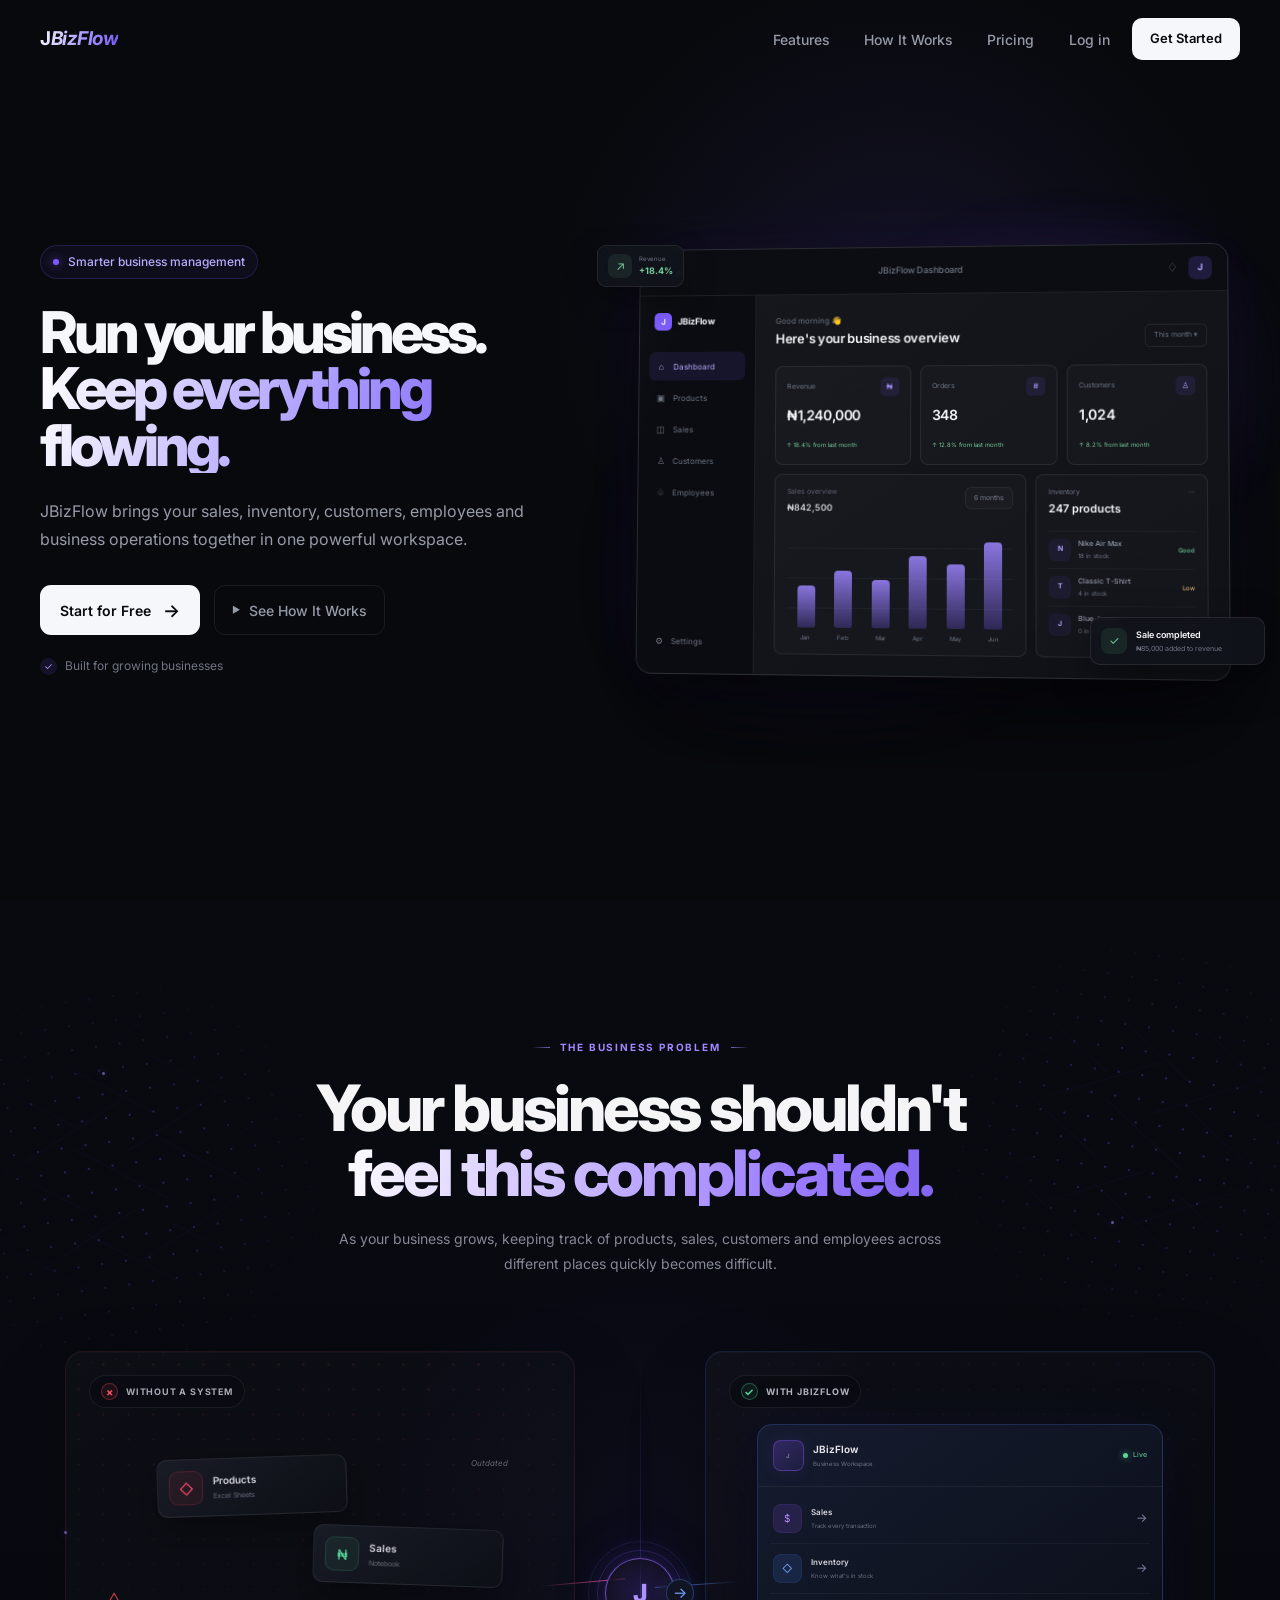
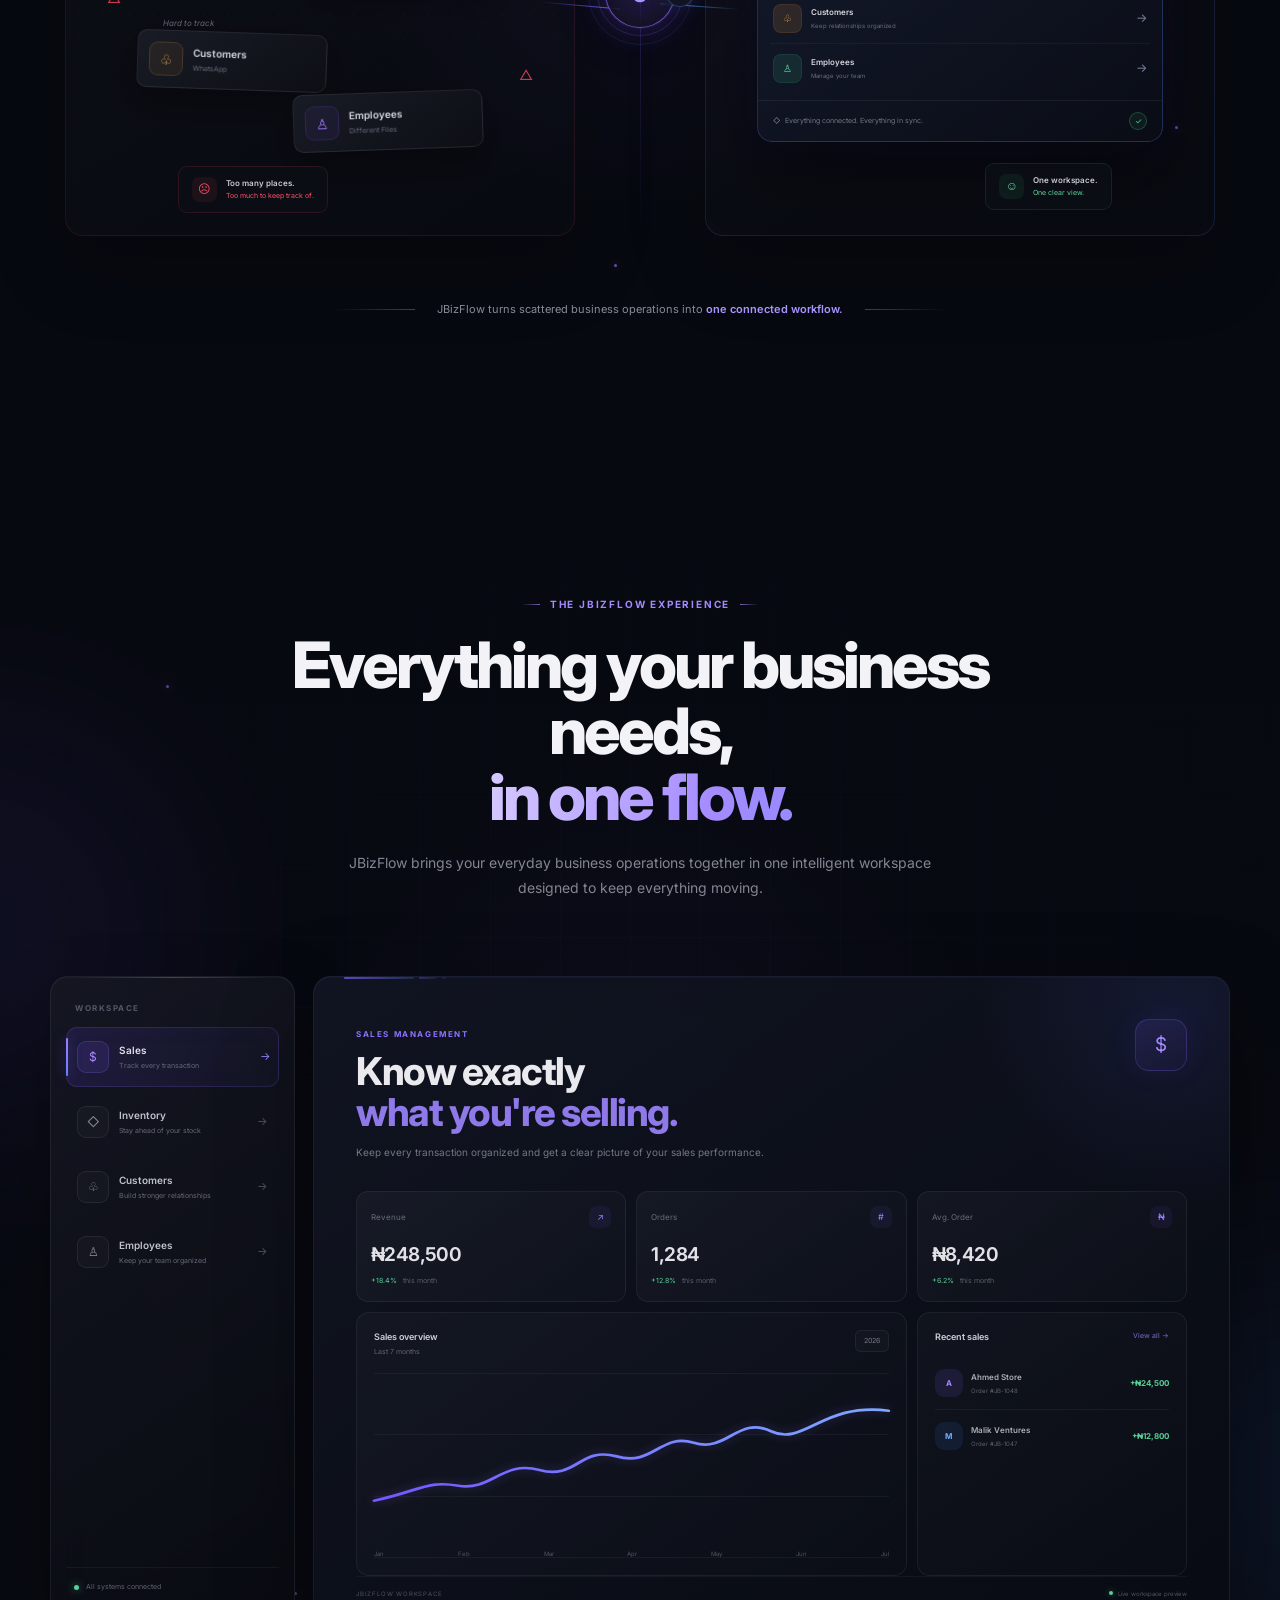
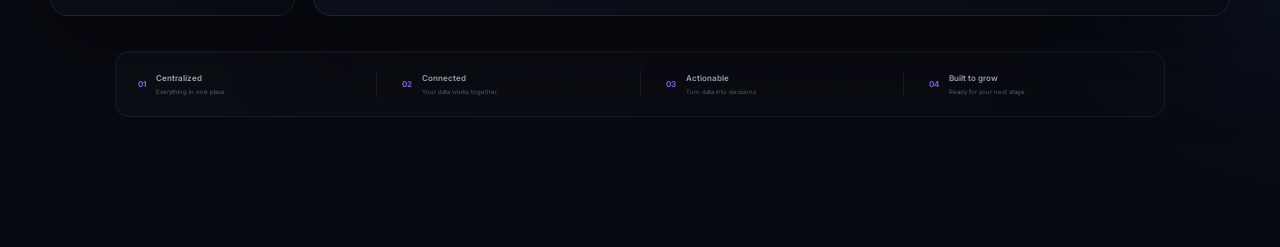
==== frontend/index.html @ bdd4504d "First Commit consist of header, hero section, problem and solution section." ====
<!doctype html>
<html lang="en">
  <head>
    <meta charset="UTF-8" />

    <!-- Makes the website responsive on phones and tablets -->
    <meta name="viewport" content="width=device-width, initial-scale=1.0" />

    <meta
      name="description"
      content="JBizFlow helps businesses manage sales, inventory, customers, employees and business operations in one place." />

    <title>JBizFlow — Run Your Business. Keep Everything Flowing.</title>
    <!-- Google Fonts: We will use Inter for the clean SaaS interface -->
    <link rel="preconnect" href="https://fonts.googleapis.com" />
    <link rel="preconnect" href="https://fonts.gstatic.com" crossorigin />
    <link
      href="https://fonts.googleapis.com/css2?family=Inter:wght@400;500;600;700;800&display=swap"
      rel="stylesheet" />

    <!-- Main stylesheet -->
    <link rel="stylesheet" href="css/style.css" />
    <link rel="stylesheet" href="css/responsive.css" />
  </head>
  <body>
    <!-- =========================================
         NAVIGATION BAR
         ========================================= -->
    <header class="site-header">
      <nav class="navbar container">
        <!-- JBizFlow Logo -->
        <a href="#" class="brand" aria-label="JBizFlow Home">
          <!-- Temporary text logo.
                     We can replace this with our final logo later. -->
          <!-- <span class="brand-mark">J</span> -->
          <span class="brand-name">J<em>BizFlow</em></span>
        </a>

        <!-- Desktop Navigation Links -->
        <div class="nav-links">
          <a href="#features" class="nav-link">Features</a>

          <a href="#how-it-works" class="nav-link">How It Works</a>

          <a href="#pricing" class="nav-link">Pricing</a>
        </div>

        <!-- Desktop Navigation Actions -->
        <div class="nav-actions">
          <a href="#" class="login-link">Log in</a>

          <a href="#" class="nav-cta"> Get Started </a>
        </div>

        <!-- Mobile Menu Button -->
        <button
          class="mobile-menu-btn"
          type="button"
          aria-label="Open navigation menu"
          aria-expanded="false">
          <span></span>
          <span></span>
          <span></span>
        </button>
      </nav>

      <!-- Mobile Navigation -->
      <div class="mobile-nav">
        <a href="#features" class="mobile-nav-link"> Features </a>

        <a href="#how-it-works" class="mobile-nav-link"> How It Works </a>

        <a href="#pricing" class="mobile-nav-link"> Pricing </a>

        <a href="#" class="mobile-nav-link"> Log in </a>

        <a href="#" class="mobile-nav-cta"> Get Started </a>
      </div>
    </header>

    <!--
        The rest of the landing page will be added here.

        IMPORTANT:
        We are intentionally leaving the main content empty for now.
        We will build the Hero section only after the navbar is
        completely finished and tested.
    -->

    <main>
      <!-- =========================================
         HERO SECTION
         ========================================= -->
      <section class="hero" id="hero">
        <div class="container hero-container">
          <!-- =====================================
                 HERO TEXT CONTENT
                 ===================================== -->
          <div class="hero-content">
            <!-- Small introductory badge -->
            <div class="hero-badge">
              <span class="badge-dot"></span>

              <span> Smarter business management </span>
            </div>

            <!-- Main headline -->
            <h1 class="hero-title">
              Run your business.
              <span>Keep everything flowing.</span>
            </h1>

            <!-- Hero description -->
            <p class="hero-description">
              JBizFlow brings your sales, inventory, customers, employees and
              business operations together in one powerful workspace.
            </p>

            <!-- Hero action buttons -->
            <div class="hero-actions">
              <a href="#" class="hero-primary-btn">
                Start for Free

                <span class="btn-arrow">→</span>
              </a>

              <a href="#how-it-works" class="hero-secondary-btn">
                <span class="play-icon">▶</span>

                See How It Works
              </a>
            </div>

            <!-- Small trust message -->
            <div class="hero-trust">
              <span class="trust-check">✓</span>

              <span> Built for growing businesses </span>
            </div>
          </div>

          <!-- =====================================
                 HERO DASHBOARD PREVIEW
                 ===================================== -->
          <div class="hero-visual">
            <!-- Decorative glow behind dashboard -->
            <div class="dashboard-glow"></div>

            <!-- Dashboard mockup -->
            <div class="dashboard-preview">
              <!-- ==============================
                         DASHBOARD TOP BAR
                         ============================== -->
              <div class="dashboard-topbar">
                <div class="dashboard-window-dots">
                  <span></span>
                  <span></span>
                  <span></span>
                </div>

                <div class="dashboard-top-title">JBizFlow Dashboard</div>

                <div class="dashboard-profile">
                  <span class="notification-icon"> ♢ </span>

                  <span class="profile-avatar"> J </span>
                </div>
              </div>

              <!-- ==============================
                         DASHBOARD BODY
                         ============================== -->
              <div class="dashboard-body">
                <!-- Dashboard sidebar -->
                <aside class="dashboard-sidebar">
                  <div class="mini-brand">
                    <span class="mini-brand-mark"> J </span>

                    <span> JBizFlow </span>
                  </div>

                  <div class="sidebar-menu">
                    <div class="sidebar-item active">
                      <span>⌂</span>
                      Dashboard
                    </div>

                    <div class="sidebar-item">
                      <span>▣</span>
                      Products
                    </div>

                    <div class="sidebar-item">
                      <span>◫</span>
                      Sales
                    </div>

                    <div class="sidebar-item">
                      <span>♙</span>
                      Customers
                    </div>

                    <div class="sidebar-item">
                      <span>♧</span>
                      Employees
                    </div>
                  </div>

                  <div class="sidebar-bottom">
                    <div class="sidebar-item">
                      <span>⚙</span>
                      Settings
                    </div>
                  </div>
                </aside>

                <!-- Main dashboard area -->
                <div class="dashboard-main">
                  <!-- Dashboard heading -->
                  <div class="dashboard-heading">
                    <div>
                      <p class="dashboard-greeting">Good morning 👋</p>

                      <h3>Here's your business overview</h3>
                    </div>

                    <div class="dashboard-date">This month ▾</div>
                  </div>

                  <!-- ==========================
                                 STAT CARDS
                                 ========================== -->
                  <div class="stat-grid">
                    <!-- Revenue -->
                    <div class="stat-card">
                      <div class="stat-card-top">
                        <span> Revenue </span>

                        <span class="stat-icon"> ₦ </span>
                      </div>

                      <strong> ₦1,240,000 </strong>

                      <small class="positive"> ↑ 18.4% from last month </small>
                    </div>

                    <!-- Orders -->
                    <div class="stat-card">
                      <div class="stat-card-top">
                        <span> Orders </span>

                        <span class="stat-icon"> # </span>
                      </div>

                      <strong> 348 </strong>

                      <small class="positive"> ↑ 12.8% from last month </small>
                    </div>

                    <!-- Customers -->
                    <div class="stat-card">
                      <div class="stat-card-top">
                        <span> Customers </span>

                        <span class="stat-icon"> ♙ </span>
                      </div>

                      <strong> 1,024 </strong>

                      <small class="positive"> ↑ 8.2% from last month </small>
                    </div>
                  </div>

                  <!-- ==========================
                                 CHART + INVENTORY
                                 ========================== -->
                  <div class="dashboard-middle">
                    <!-- Sales chart -->
                    <div class="chart-card">
                      <div class="chart-header">
                        <div>
                          <span> Sales overview </span>

                          <strong> ₦842,500 </strong>
                        </div>

                        <span class="chart-period"> 6 months </span>
                      </div>

                      <!-- CSS-built chart -->
                      <div class="chart">
                        <div class="chart-grid-line line-one"></div>
                        <div class="chart-grid-line line-two"></div>
                        <div class="chart-grid-line line-three"></div>

                        <div class="chart-bars">
                          <span style="height: 42%"></span>
                          <span style="height: 57%"></span>
                          <span style="height: 48%"></span>
                          <span style="height: 72%"></span>
                          <span style="height: 64%"></span>
                          <span style="height: 86%"></span>
                        </div>
                      </div>

                      <div class="chart-labels">
                        <span>Jan</span>
                        <span>Feb</span>
                        <span>Mar</span>
                        <span>Apr</span>
                        <span>May</span>
                        <span>Jun</span>
                      </div>
                    </div>

                    <!-- Inventory card -->
                    <div class="inventory-card">
                      <div class="inventory-header">
                        <div>
                          <span> Inventory </span>

                          <strong> 247 products </strong>
                        </div>

                        <span class="inventory-more"> ··· </span>
                      </div>

                      <div class="inventory-item">
                        <div class="product-symbol">N</div>

                        <div class="product-info">
                          <strong> Nike Air Max </strong>

                          <span> 18 in stock </span>
                        </div>

                        <span class="stock-good"> Good </span>
                      </div>

                      <div class="inventory-item">
                        <div class="product-symbol">T</div>

                        <div class="product-info">
                          <strong> Classic T-Shirt </strong>

                          <span> 4 in stock </span>
                        </div>

                        <span class="stock-warning"> Low </span>
                      </div>

                      <div class="inventory-item">
                        <div class="product-symbol">J</div>

                        <div class="product-info">
                          <strong> Blue Jeans </strong>

                          <span> 0 in stock </span>
                        </div>

                        <span class="stock-danger"> Out </span>
                      </div>
                    </div>
                  </div>
                </div>
              </div>
            </div>

            <!-- Floating notification -->
            <div class="floating-notification">
              <div class="floating-check">✓</div>

              <div>
                <strong> Sale completed </strong>

                <span> ₦85,000 added to revenue </span>
              </div>
            </div>

            <!-- Floating revenue indicator -->
            <div class="floating-revenue">
              <span class="revenue-arrow"> ↗ </span>

              <div>
                <small> Revenue </small>

                <strong> +18.4% </strong>
              </div>
            </div>
          </div>
        </div>
      </section>

      <!-- =========================================
     PROBLEM / WHY JBIZFLOW SECTION
     ========================================= -->
      <!-- =========================================
     PROBLEM / WHY JBIZFLOW SECTION
     ========================================= -->
      <section class="problem-section" id="why-jbizflow">
        <!-- Decorative network background -->
        <div class="network network-left"></div>
        <div class="network network-right"></div>

        <!-- Small decorative stars -->
        <div class="bg-particle particle-1"></div>
        <div class="bg-particle particle-2"></div>
        <div class="bg-particle particle-3"></div>
        <div class="bg-particle particle-4"></div>
        <div class="bg-particle particle-5"></div>

        <div class="container problem-container">
          <!-- =====================================
             SECTION HEADING
             ===================================== -->
          <div class="section-heading problem-heading">
            <div class="section-eyebrow">
              <span class="eyebrow-line"></span>

              THE BUSINESS PROBLEM

              <span class="eyebrow-line"></span>
            </div>

            <h2>
              Your business shouldn't
              <span>feel this complicated.</span>
            </h2>

            <p>
              As your business grows, keeping track of products, sales,
              customers and employees across different places quickly becomes
              difficult.
            </p>
          </div>

          <!-- =====================================
             TRANSFORMATION AREA
             ===================================== -->
          <div class="problem-visual">
            <!-- =================================
                 LEFT: WITHOUT A SYSTEM
                 ================================= -->
            <div class="chaos-panel">
              <!-- Panel label -->
              <div class="panel-label panel-label-danger">
                <span class="panel-status-icon"> × </span>

                WITHOUT A SYSTEM
              </div>

              <!-- Decorative inner network -->
              <div class="panel-network"></div>

              <!-- Products -->
              <div class="chaos-card chaos-product">
                <div class="chaos-icon">
                  <span>◇</span>
                </div>

                <div class="chaos-card-content">
                  <strong>Products</strong>

                  <span>Excel Sheets</span>
                </div>
              </div>

              <!-- Sales -->
              <div class="chaos-card chaos-sales">
                <div class="chaos-icon sales-icon">
                  <span>₦</span>
                </div>

                <div class="chaos-card-content">
                  <strong>Sales</strong>

                  <span>Notebook</span>
                </div>
              </div>

              <!-- Customers -->
              <div class="chaos-card chaos-customers">
                <div class="chaos-icon customer-icon">
                  <span>♧</span>
                </div>

                <div class="chaos-card-content">
                  <strong>Customers</strong>

                  <span>WhatsApp</span>
                </div>
              </div>

              <!-- Employees -->
              <div class="chaos-card chaos-employees">
                <div class="chaos-icon employee-icon">
                  <span>♙</span>
                </div>

                <div class="chaos-card-content">
                  <strong>Employees</strong>

                  <span>Different Files</span>
                </div>
              </div>

              <!-- Warning symbols -->
              <span class="warning warning-one">△</span>
              <span class="warning warning-two">△</span>

              <!-- Problem notes -->
              <span class="chaos-note note-one"> Outdated </span>

              <span class="chaos-note note-two"> Hard to track </span>

              <!-- Bottom problem message -->
              <div class="chaos-message">
                <span class="message-icon"> ☹ </span>

                <div>
                  <strong>Too many places.</strong>

                  <span> Too much to keep track of. </span>
                </div>
              </div>
            </div>

            <!-- =================================
                 CENTER TRANSFORMATION
                 ================================= -->
            <div class="transformation">
              <!-- Horizontal data trails -->
              <div class="data-trail trail-left-one"></div>
              <div class="data-trail trail-left-two"></div>

              <div class="data-trail trail-right-one"></div>
              <div class="data-trail trail-right-two"></div>

              <!-- Center vertical line -->
              <div class="center-axis"></div>

              <!-- Main J orb -->
              <div class="flow-orb">
                <div class="orb-ring orb-ring-one"></div>
                <div class="orb-ring orb-ring-two"></div>

                <span>J</span>
              </div>

              <!-- Arrow -->
              <div class="flow-arrow">→</div>
            </div>

            <!-- =================================
                 RIGHT: WITH JBIZFLOW
                 ================================= -->
            <div class="solution-panel">
              <!-- Panel label -->
              <div class="panel-label panel-label-success">
                <span class="panel-status-icon"> ✓ </span>

                WITH JBIZFLOW
              </div>

              <!-- Decorative network -->
              <div class="solution-network"></div>

              <!-- Main solution card -->
              <div class="solution-card">
                <!-- Card header -->
                <div class="solution-header">
                  <div class="solution-brand">
                    <span class="solution-logo"> J </span>

                    <div>
                      <strong>JBizFlow</strong>

                      <span> Business Workspace </span>
                    </div>
                  </div>

                  <span class="solution-live">
                    <span></span>

                    Live
                  </span>
                </div>

                <!-- Modules -->
                <div class="solution-modules">
                  <!-- Sales -->
                  <div class="solution-module">
                    <span class="module-icon module-purple"> $ </span>

                    <div class="module-content">
                      <strong>Sales</strong>

                      <span> Track every transaction </span>
                    </div>

                    <span class="module-arrow"> → </span>
                  </div>

                  <!-- Inventory -->
                  <div class="solution-module">
                    <span class="module-icon module-blue"> ◇ </span>

                    <div class="module-content">
                      <strong>Inventory</strong>

                      <span> Know what's in stock </span>
                    </div>

                    <span class="module-arrow"> → </span>
                  </div>

                  <!-- Customers -->
                  <div class="solution-module">
                    <span class="module-icon module-orange"> ♧ </span>

                    <div class="module-content">
                      <strong>Customers</strong>

                      <span> Keep relationships organized </span>
                    </div>

                    <span class="module-arrow"> → </span>
                  </div>

                  <!-- Employees -->
                  <div class="solution-module">
                    <span class="module-icon module-green"> ♙ </span>

                    <div class="module-content">
                      <strong>Employees</strong>

                      <span> Manage your team </span>
                    </div>

                    <span class="module-arrow"> → </span>
                  </div>
                </div>

                <!-- Card footer -->
                <div class="solution-footer">
                  <div>
                    <span class="footer-symbol"> ◇ </span>

                    Everything connected. Everything in sync.
                  </div>

                  <span class="footer-success"> ✓ </span>
                </div>
              </div>

              <!-- Bottom message -->
              <div class="solution-message">
                <span class="message-icon"> ☺ </span>

                <div>
                  <strong>One workspace.</strong>

                  <span> One clear view. </span>
                </div>
              </div>
            </div>
          </div>

          <!-- =====================================
             BOTTOM STATEMENT
             ===================================== -->
          <div class="problem-bottom">
            <span class="bottom-decoration"></span>

            <p>
              JBizFlow turns scattered business operations into
              <strong>one connected workflow.</strong>
            </p>

            <span class="bottom-decoration"></span>
          </div>
        </div>
      </section>

      <!-- =========================================
     JBIZFLOW EXPERIENCE / FEATURES SECTION
     ========================================= -->
      <section class="experience-section" id="features">
        <!-- =====================================
         BACKGROUND DECORATION
         ===================================== -->

        <div class="experience-grid"></div>

        <div class="experience-orb experience-orb-one"></div>
        <div class="experience-orb experience-orb-two"></div>

        <div class="experience-particle exp-particle-one"></div>
        <div class="experience-particle exp-particle-two"></div>
        <div class="experience-particle exp-particle-three"></div>

        <div class="container experience-container">
          <!-- =====================================
             SECTION INTRO
             ===================================== -->

          <div class="section-heading experience-heading">
            <div class="section-eyebrow">
              <span class="eyebrow-line"></span>

              THE JBIZFLOW EXPERIENCE

              <span class="eyebrow-line"></span>
            </div>

            <h2>
              Everything your business needs,
              <span>in one flow.</span>
            </h2>

            <p>
              JBizFlow brings your everyday business operations together in one
              intelligent workspace designed to keep everything moving.
            </p>
          </div>

          <!-- =====================================
             FEATURE EXPERIENCE
             ===================================== -->

          <div class="experience-showcase">
            <!-- =================================
                 LEFT FEATURE NAVIGATION
                 ================================= -->

            <div class="feature-navigation">
              <div class="feature-nav-label">WORKSPACE</div>

              <!-- Active feature -->

              <button
                class="feature-nav-item active"
                data-feature="sales"
                type="button">
                <span class="feature-nav-icon"> $ </span>

                <span class="feature-nav-text">
                  <strong>Sales</strong>

                  <small> Track every transaction </small>
                </span>

                <span class="feature-nav-arrow"> → </span>
              </button>

              <!-- Inventory -->

              <button
                class="feature-nav-item"
                data-feature="inventory"
                type="button">
                <span class="feature-nav-icon"> ◇ </span>

                <span class="feature-nav-text">
                  <strong>Inventory</strong>

                  <small> Stay ahead of your stock </small>
                </span>

                <span class="feature-nav-arrow"> → </span>
              </button>

              <!-- Customers -->

              <button
                class="feature-nav-item"
                data-feature="customers"
                type="button">
                <span class="feature-nav-icon"> ♧ </span>

                <span class="feature-nav-text">
                  <strong>Customers</strong>

                  <small> Build stronger relationships </small>
                </span>

                <span class="feature-nav-arrow"> → </span>
              </button>

              <!-- Employees -->

              <button
                class="feature-nav-item"
                data-feature="employees"
                type="button">
                <span class="feature-nav-icon"> ♙ </span>

                <span class="feature-nav-text">
                  <strong>Employees</strong>

                  <small> Keep your team organized </small>
                </span>

                <span class="feature-nav-arrow"> → </span>
              </button>

              <!-- Navigation footer -->

              <div class="feature-nav-footer">
                <span class="feature-nav-status"></span>

                <span> All systems connected </span>
              </div>
            </div>

            <!-- =================================
                 MAIN FEATURE DISPLAY
                 ================================= -->

            <div class="feature-display">
              <!-- Decorative top line -->

              <div class="display-top-line">
                <span></span>

                <span></span>

                <span></span>
              </div>

              <!-- =================================
                     SALES DISPLAY
                     ================================= -->

              <div class="feature-content active" id="feature-sales">
                <!-- Feature header -->

                <div class="feature-display-header">
                  <div>
                    <span class="feature-overline"> SALES MANAGEMENT </span>

                    <h3>
                      Know exactly
                      <span>what you're selling.</span>
                    </h3>

                    <p>
                      Keep every transaction organized and get a clear picture
                      of your sales performance.
                    </p>
                  </div>

                  <div class="feature-header-icon">$</div>
                </div>

                <!-- =================================
                         SALES DASHBOARD
                         ================================= -->

                <div class="mini-dashboard">
                  <!-- Revenue -->

                  <div class="metric-card">
                    <div class="metric-card-top">
                      <span> Revenue </span>

                      <span class="metric-icon"> ↗ </span>
                    </div>

                    <strong> ₦248,500 </strong>

                    <div class="metric-growth">
                      <span> +18.4% </span>

                      this month
                    </div>
                  </div>

                  <!-- Orders -->

                  <div class="metric-card">
                    <div class="metric-card-top">
                      <span> Orders </span>

                      <span class="metric-icon"> # </span>
                    </div>

                    <strong> 1,284 </strong>

                    <div class="metric-growth">
                      <span> +12.8% </span>

                      this month
                    </div>
                  </div>

                  <!-- Average -->

                  <div class="metric-card">
                    <div class="metric-card-top">
                      <span> Avg. Order </span>

                      <span class="metric-icon"> ₦ </span>
                    </div>

                    <strong> ₦8,420 </strong>

                    <div class="metric-growth">
                      <span> +6.2% </span>

                      this month
                    </div>
                  </div>

                  <!-- Sales chart -->

                  <div class="sales-chart-card">
                    <div class="chart-header">
                      <div>
                        <strong> Sales overview </strong>

                        <span> Last 7 months </span>
                      </div>

                      <span class="chart-period"> 2026 </span>
                    </div>

                    <div class="chart-area">
                      <div class="chart-lines">
                        <span></span>
                        <span></span>
                        <span></span>
                        <span></span>
                      </div>

                      <svg
                        class="sales-line"
                        viewBox="0 0 700 220"
                        preserveAspectRatio="none"
                        aria-hidden="true">
                        <defs>
                          <linearGradient id="salesGradient" x1="0" x2="1">
                            <stop offset="0%" stop-color="#7357ff" />

                            <stop offset="100%" stop-color="#7fa8ff" />
                          </linearGradient>
                        </defs>

                        <path
                          d="
                                        M0 180
                                        C65 165 70 150 115 158
                                        S175 120 225 135
                                        S280 100 330 115
                                        S390 80 435 95
                                        S495 55 540 78
                                        S610 35 700 48
                                        "
                          fill="none"
                          stroke="url(#salesGradient)"
                          stroke-width="4"
                          stroke-linecap="round" />
                      </svg>

                      <div class="chart-months">
                        <span>Jan</span>
                        <span>Feb</span>
                        <span>Mar</span>
                        <span>Apr</span>
                        <span>May</span>
                        <span>Jun</span>
                        <span>Jul</span>
                      </div>
                    </div>
                  </div>

                  <!-- Recent activity -->

                  <div class="recent-activity">
                    <div class="activity-heading">
                      <strong> Recent sales </strong>

                      <span> View all → </span>
                    </div>

                    <div class="activity-row">
                      <div class="activity-product">
                        <span class="activity-avatar"> A </span>

                        <div>
                          <strong> Ahmed Store </strong>

                          <small> Order #JB-1048 </small>
                        </div>
                      </div>

                      <strong class="activity-price"> +₦24,500 </strong>
                    </div>

                    <div class="activity-row">
                      <div class="activity-product">
                        <span class="activity-avatar avatar-two"> M </span>

                        <div>
                          <strong> Malik Ventures </strong>

                          <small> Order #JB-1047 </small>
                        </div>
                      </div>

                      <strong class="activity-price"> +₦12,800 </strong>
                    </div>
                  </div>
                </div>
              </div>

              <!-- =================================
                     INVENTORY DISPLAY
                     ================================= -->

              <div class="feature-content" id="feature-inventory">
                <div class="feature-display-header">
                  <div>
                    <span class="feature-overline"> INVENTORY MANAGEMENT </span>

                    <h3>
                      Never lose track
                      <span>of your stock.</span>
                    </h3>

                    <p>
                      Know what is available, what is running low and what needs
                      your attention.
                    </p>
                  </div>

                  <div class="feature-header-icon inventory-icon">◇</div>
                </div>

                <div class="inventory-board">
                  <div class="inventory-summary">
                    <div>
                      <span>Total products</span>
                      <strong>486</strong>
                    </div>

                    <div>
                      <span>Low stock</span>
                      <strong class="warning-number"> 18 </strong>
                    </div>

                    <div>
                      <span>Out of stock</span>
                      <strong class="danger-number"> 4 </strong>
                    </div>
                  </div>

                  <div class="stock-list">
                    <div class="stock-row stock-heading">
                      <span>Product</span>
                      <span>Category</span>
                      <span>Stock</span>
                      <span>Status</span>
                    </div>

                    <div class="stock-row">
                      <div class="stock-product">
                        <span class="product-box"> ◈ </span>

                        <strong> Wireless Headphones </strong>
                      </div>

                      <span>Electronics</span>

                      <strong>84</strong>

                      <span class="stock-status good"> In stock </span>
                    </div>

                    <div class="stock-row">
                      <div class="stock-product">
                        <span class="product-box"> ◈ </span>

                        <strong> Smart Watch </strong>
                      </div>

                      <span>Accessories</span>

                      <strong>12</strong>

                      <span class="stock-status low"> Low stock </span>
                    </div>

                    <div class="stock-row">
                      <div class="stock-product">
                        <span class="product-box"> ◈ </span>

                        <strong> USB-C Charger </strong>
                      </div>

                      <span>Electronics</span>

                      <strong>0</strong>

                      <span class="stock-status out"> Out of stock </span>
                    </div>
                  </div>
                </div>
              </div>

              <!-- =================================
                     CUSTOMERS DISPLAY
                     ================================= -->

              <div class="feature-content" id="feature-customers">
                <div class="feature-display-header">
                  <div>
                    <span class="feature-overline"> CUSTOMER MANAGEMENT </span>

                    <h3>
                      Your customers,
                      <span>always within reach.</span>
                    </h3>

                    <p>
                      Keep customer information organized and understand the
                      people behind your sales.
                    </p>
                  </div>

                  <div class="feature-header-icon customer-feature-icon">♧</div>
                </div>

                <div class="customer-board">
                  <div class="customer-stat">
                    <span> Total customers </span>

                    <strong> 2,840 </strong>

                    <small> ↑ 14.6% this month </small>
                  </div>

                  <div class="customer-stat">
                    <span> Returning </span>

                    <strong> 68% </strong>

                    <small> Customer retention </small>
                  </div>

                  <div class="customer-list">
                    <div class="customer-list-header">
                      <strong> Recent customers </strong>

                      <span> View all → </span>
                    </div>

                    <div class="customer-row">
                      <span class="customer-avatar"> A </span>

                      <div>
                        <strong> Ahmed Ibrahim </strong>

                        <small> 8 purchases </small>
                      </div>

                      <span class="customer-value"> ₦84,200 </span>
                    </div>

                    <div class="customer-row">
                      <span class="customer-avatar customer-avatar-two">
                        S
                      </span>

                      <div>
                        <strong> Sarah Ventures </strong>

                        <small> 12 purchases </small>
                      </div>

                      <span class="customer-value"> ₦126,500 </span>
                    </div>

                    <div class="customer-row">
                      <span class="customer-avatar customer-avatar-three">
                        M
                      </span>

                      <div>
                        <strong> Malik Stores </strong>

                        <small> 5 purchases </small>
                      </div>

                      <span class="customer-value"> ₦48,900 </span>
                    </div>
                  </div>
                </div>
              </div>

              <!-- =================================
                     EMPLOYEES DISPLAY
                     ================================= -->

              <div class="feature-content" id="feature-employees">
                <div class="feature-display-header">
                  <div>
                    <span class="feature-overline"> TEAM MANAGEMENT </span>

                    <h3>
                      Keep your team
                      <span>moving together.</span>
                    </h3>

                    <p>
                      Organize employees, monitor activity and keep everyone
                      working from the same system.
                    </p>
                  </div>

                  <div class="feature-header-icon employee-feature-icon">♙</div>
                </div>

                <div class="team-board">
                  <div class="team-overview">
                    <div class="team-total">
                      <span> Team members </span>

                      <strong> 24 </strong>
                    </div>

                    <div class="team-online">
                      <span></span>

                      19 active now
                    </div>
                  </div>

                  <div class="team-members">
                    <div class="team-member">
                      <span class="team-avatar"> A </span>

                      <div>
                        <strong> Abdul Malik </strong>

                        <small> Sales Manager </small>
                      </div>

                      <span class="member-status active"> Active </span>
                    </div>

                    <div class="team-member">
                      <span class="team-avatar team-avatar-two"> F </span>

                      <div>
                        <strong> Fatima Bello </strong>

                        <small> Inventory Manager </small>
                      </div>

                      <span class="member-status active"> Active </span>
                    </div>

                    <div class="team-member">
                      <span class="team-avatar team-avatar-three"> K </span>

                      <div>
                        <strong> Kareem Yusuf </strong>

                        <small> Sales Representative </small>
                      </div>

                      <span class="member-status away"> Away </span>
                    </div>

                    <div class="team-member">
                      <span class="team-avatar team-avatar-four"> Z </span>

                      <div>
                        <strong> Zainab Ali </strong>

                        <small> Accountant </small>
                      </div>

                      <span class="member-status active"> Active </span>
                    </div>
                  </div>
                </div>
              </div>

              <!-- =================================
                     DISPLAY FOOTER
                     ================================= -->

              <div class="display-footer">
                <span> JBizFlow Workspace </span>

                <div>
                  <span class="display-live-dot"></span>

                  Live workspace preview
                </div>
              </div>
            </div>
          </div>

          <!-- =====================================
             BOTTOM FEATURE STRIP
             ===================================== -->

          <div class="experience-strip">
            <div class="experience-strip-item">
              <span>01</span>

              <div>
                <strong> Centralized </strong>

                <small> Everything in one place </small>
              </div>
            </div>

            <div class="experience-strip-divider"></div>

            <div class="experience-strip-item">
              <span>02</span>

              <div>
                <strong> Connected </strong>

                <small> Your data works together </small>
              </div>
            </div>

            <div class="experience-strip-divider"></div>

            <div class="experience-strip-item">
              <span>03</span>

              <div>
                <strong> Actionable </strong>

                <small> Turn data into decisions </small>
              </div>
            </div>

            <div class="experience-strip-divider"></div>

            <div class="experience-strip-item">
              <span>04</span>

              <div>
                <strong> Built to grow </strong>

                <small> Ready for your next stage </small>
              </div>
            </div>
          </div>
        </div>
      </section>
    </main>

    <!-- Main JavaScript -->
    <script src="js/main.js"></script>
  </body>
</html>
---- frontend/css/style.css ----
/* =========================================
   JBizFlow Global Styles
   ========================================= */

/* 
   CSS variables allow us to control the
   entire visual identity from one place.
*/
:root {
    --bg-primary: #08090d;
    --bg-secondary: #0d0f15;

    --text-primary: #f5f7fa;
    --text-secondary: #969ba8;
    --text-muted: #6f7582;

    --border-color: rgba(255, 255, 255, 0.08);

    --accent: #7c5cff;
    --accent-hover: #8d72ff;

    --container-width: 1200px;

    --transition: 250ms ease;
}


/* =========================================
   RESET
   ========================================= */

* {
    margin: 0;
    padding: 0;
    box-sizing: border-box;
}


html {
    scroll-behavior: smooth;
}


body {
    background: var(--bg-primary);
    color: var(--text-primary);

    font-family: "Inter", sans-serif;

    line-height: 1.5;

    /* Prevents horizontal scrolling caused
       by animated elements later */
    overflow-x: hidden;
}


a {
    color: inherit;
    text-decoration: none;
}


button {
    font: inherit;
}


/* =========================================
   REUSABLE CONTAINER
   ========================================= */

.container {
    width: min(
        calc(100% - 40px),
        var(--container-width)
    );

    margin-inline: auto;
}


/* =========================================
   HEADER
   ========================================= */

.site-header {
    position: fixed;

    top: 0;
    left: 0;

    width: 100%;

    z-index: 1000;

    /*
       Transparent initially.

       Later JavaScript will add a class when
       the user scrolls, giving the navbar a
       stronger background.
    */
    background: transparent;

    border-bottom: 1px solid transparent;

    transition:
        background var(--transition),
        border-color var(--transition),
        backdrop-filter var(--transition);
   
}


/*
   This class will be added by JavaScript
   when the user scrolls.
*/
.site-header.scrolled {
    background: rgba(8, 9, 13, 0.78);

    border-color: var(--border-color);

    /*
       Creates the premium glass-like effect.
    */
    backdrop-filter: blur(18px);
    -webkit-backdrop-filter: blur(18px);
}


/* =========================================
   NAVBAR
   ========================================= */

.navbar {
    min-height: 78px;

    display: flex;

    align-items: center;

    justify-content: space-between;

    gap: 30px;
}


/* =========================================
   BRAND / LOGO
   ========================================= */

.brand {
    display: inline-flex;

    align-items: center;

    gap: 9px;

    flex-shrink: 0;
}


.brand-mark {
    width: 34px;
    height: 34px;

    display: grid;

    place-items: center;

    border-radius: 10px;

    background: linear-gradient(
        135deg,
        #8d72ff,
        #6245df
    );

    color: #ffffff;

    font-size: 17px;

    font-weight: 800;

    box-shadow:
        0 0 25px rgba(124, 92, 255, 0.25);
}


.brand-name {
    color: var(--text-primary);

    font-size: 19px;

    font-weight: 700;

    letter-spacing: -0.5px;

      background: linear-gradient(
        110deg,
        #ffffff 0%,
        #a999ff 55%,
          #7355f4 100%
      );

      -webkit-background-clip: text;
      background-clip: text;

      color: transparent;
    
}


/* =========================================
   DESKTOP NAVIGATION
   ========================================= */

.nav-links {
    display: flex;

    align-items: center;

    gap: 34px;

    margin-left: auto;
}


.nav-link {
    position: relative;

    color: var(--text-secondary);

    font-size: 14px;

    font-weight: 500;

    transition: color var(--transition);
}


/*
   Subtle hover underline.
*/
.nav-link::after {
    content: "";

    position: absolute;

    left: 0;
    bottom: -7px;

    width: 100%;
    height: 1px;

    background: var(--accent);

    transform: scaleX(0);

    transform-origin: right;

    transition: transform var(--transition);
}


.nav-link:hover {
    color: var(--text-primary);
}


.nav-link:hover::after {
    transform: scaleX(1);

    transform-origin: left;
}


/* =========================================
   NAVIGATION ACTIONS
   ========================================= */

.nav-actions {
    display: flex;

    align-items: center;

    gap: 22px;

    margin-left: 5px;
}


.login-link {
    color: var(--text-secondary);

    font-size: 14px;

    font-weight: 500;

    transition: color var(--transition);
}


.login-link:hover {
    color: var(--text-primary);
}


/* =========================================
   GET STARTED BUTTON
   ========================================= */

.nav-cta {
    display: inline-flex;

    align-items: center;

    justify-content: center;

    min-height: 42px;

    padding: 0 18px;

    border-radius: 10px;

    background: var(--text-primary);

    color: #08090d;

    font-size: 13px;

    font-weight: 600;

    transition:
        transform var(--transition),
        background var(--transition),
        box-shadow var(--transition);
}


.nav-cta:hover {
    background: #ffffff;

    transform: translateY(-2px);

    box-shadow:
        0 8px 25px rgba(255, 255, 255, 0.08);
}


/* =========================================
   MOBILE MENU BUTTON
   ========================================= */

.mobile-menu-btn {
    display: none;

    width: 42px;
    height: 42px;

    padding: 0;

    border: 1px solid var(--border-color);

    border-radius: 10px;

    background: rgba(255, 255, 255, 0.03);

    cursor: pointer;

    flex-direction: column;

    align-items: center;

    justify-content: center;

    gap: 5px;
}


.mobile-menu-btn span {
    width: 18px;
    height: 1.5px;

    background: var(--text-primary);

    border-radius: 10px;

    transition:
        transform var(--transition),
        opacity var(--transition);
}


/* =========================================
   MOBILE NAVIGATION
   ========================================= */

.mobile-nav {
    display: none;
}


/* =========================================
   HERO SECTION
   ========================================= */

.hero {
    position: relative;

    min-height: 100vh;

    display: flex;

    align-items: center;

    padding-top: 120px;

    padding-bottom: 100px;

    /*
       A subtle radial glow gives the dark
       background more depth without making
       the page visually noisy.
    */
    background:
        radial-gradient(
            circle at 70% 35%,
            rgba(124, 92, 255, 0.10),
            transparent 32%
        );
}


.hero-container {
    display: grid;

    grid-template-columns:
        minmax(0, 0.955fr)
        minmax(0, 1.15fr);

    align-items: center;

    gap: 60px;
}


/* =========================================
   HERO CONTENT
   ========================================= */

.hero-content {
    position: relative;

    z-index: 2;

    max-width: 600px;
}


/* =========================================
   HERO BADGE
   ========================================= */

.hero-badge {
    display: inline-flex;

    align-items: center;

    gap: 9px;

    padding: 7px 12px;

    margin-bottom: 25px;

    border: 1px solid rgba(124, 92, 255, 0.20);

    border-radius: 100px;

    background: rgba(124, 92, 255, 0.06);

    color: #b7adff;

    font-size: 12px;

    font-weight: 500;
}


.badge-dot {
    width: 6px;
    height: 6px;

    border-radius: 50%;

    background: var(--accent);

    box-shadow:
        0 0 10px rgba(124, 92, 255, 0.8);
}


/* =========================================
   HERO TITLE
   ========================================= */

.hero-title {
    max-width: 650px;

    margin-bottom: 24px;

    color: var(--text-primary);

    font-size: clamp(3rem, 4.5vw, 5.2rem);

    font-weight: 800;

    line-height: 0.98;

    letter-spacing: -4px;
}


.hero-title span {
    display: block;

    /*
       Gradient text creates the premium
       visual emphasis on the second line.
    */
    background: linear-gradient(
        110deg,
        #ffffff 0%,
        #a999ff 55%,
        #7355f4 100%
    );

    -webkit-background-clip: text;
    background-clip: text;

    color: transparent;
}


/* =========================================
   HERO DESCRIPTION
   ========================================= */

.hero-description {
    max-width: 520px;

    margin-bottom: 32px;

    color: var(--text-secondary);

    font-size: 16px;

    line-height: 1.75;
}


/* =========================================
   HERO ACTIONS
   ========================================= */

.hero-actions {
    display: flex;

    align-items: center;

    gap: 14px;

    margin-bottom: 22px;
}


/* Primary CTA */
.hero-primary-btn {
    display: inline-flex;

    align-items: center;

    justify-content: center;

    gap: 12px;

    min-height: 50px;

    padding: 0 20px;

    border-radius: 11px;

    background: var(--text-primary);

    color: var(--bg-primary);

    font-size: 14px;

    font-weight: 600;

    transition:
        transform 250ms ease,
        box-shadow 250ms ease,
        background 250ms ease;
}


.hero-primary-btn:hover {
    background: #ffffff;

    transform: translateY(-3px);

    box-shadow:
        0 15px 35px rgba(255, 255, 255, 0.10);
}


.btn-arrow {
    font-size: 18px;

    transition: transform 250ms ease;
}


.hero-primary-btn:hover .btn-arrow {
    transform: translateX(4px);
}


/* Secondary CTA */
.hero-secondary-btn {
    display: inline-flex;

    align-items: center;

    justify-content: center;

    gap: 9px;

    min-height: 50px;

    padding: 0 17px;

    border: 1px solid var(--border-color);

    border-radius: 11px;

    color: var(--text-secondary);

    font-size: 14px;

    font-weight: 500;

    transition:
        color 250ms ease,
        border-color 250ms ease,
        background 250ms ease;
}


.hero-secondary-btn:hover {
    color: var(--text-primary);

    border-color: rgba(255, 255, 255, 0.15);

    background: rgba(255, 255, 255, 0.04);
}


.play-icon {
    font-size: 9px;
}


/* =========================================
   HERO TRUST MESSAGE
   ========================================= */

.hero-trust {
    display: flex;

    align-items: center;

    gap: 8px;

    color: var(--text-muted);

    font-size: 12px;
}


.trust-check {
    display: grid;

    place-items: center;

    width: 17px;
    height: 17px;

    border-radius: 50%;

    background: rgba(124, 92, 255, 0.12);

    color: #a999ff;

    font-size: 10px;
}


/* =========================================
   HERO VISUAL
   ========================================= */

.hero-visual {
    position: relative;

    min-width: 0;

    padding: 35px 15px;

    perspective: 1200px;
}


/* =========================================
   DASHBOARD GLOW
   ========================================= */

/* .dashboard-glow {
    position: absolute;

    top: 12%;
    left: 15%;

    width: 70%;
    height: 70%;

    background:
        radial-gradient(
            circle,
            rgba(124, 92, 255, 0.25),
            transparent 65%
        );

    filter: blur(35px);

    pointer-events: none;
} */

/* =========================================
   PREMIUM DASHBOARD ATMOSPHERE
   ========================================= */

.dashboard-glow {
    position: absolute;

    inset: 0;

    pointer-events: none;

    /*
       Multiple gradients create depth instead
       of looking like one simple glowing blob.
    */
    background:
        radial-gradient(
            ellipse at 70% 35%,
            rgba(124, 92, 255, 0.22),
            transparent 35%
        ),

        radial-gradient(
            ellipse at 35% 70%,
            rgba(92, 65, 220, 0.12),
            transparent 40%
        ),

        radial-gradient(
            ellipse at 50% 50%,
            rgba(255, 255, 255, 0.025),
            transparent 55%
        );

    filter: blur(18px);

    transform: scale(1.12);

    opacity: 0.9;
}


/* =========================================
   DASHBOARD PREVIEW
   ========================================= */

/* .dashboard-preview {
    position: relative;

    z-index: 2;

    overflow: hidden;

    border: 1px solid rgba(255, 255, 255, 0.10);

    border-radius: 16px;

    background: #0d0f15;

    box-shadow:
        0 35px 80px rgba(0, 0, 0, 0.55),
        0 0 50px rgba(124, 92, 255, 0.08); */

    /*
       Slight perspective makes the mockup feel
       more like a product presentation.
    */
    /* transform:
        rotateY(-4deg)
        rotateX(2deg);

    transition: transform 500ms ease;
} */

.dashboard-preview {
    position: relative;

    z-index: 2;

    overflow: hidden;

    border: 1px solid rgba(255, 255, 255, 0.11);

    border-radius: 16px;

    background:
        linear-gradient(
            145deg,
            rgba(255, 255, 255, 0.035),
            rgba(255, 255, 255, 0.008)
        ),
        #0d0f15;

    box-shadow:
        0 45px 100px rgba(0, 0, 0, 0.60),
        0 15px 40px rgba(0, 0, 0, 0.35),
        0 0 70px rgba(124, 92, 255, 0.10);

    transform:
        rotateY(-4deg)
        rotateX(2deg);

    transition: transform 500ms ease;
}

/* =========================================
   DASHBOARD LIGHT REFLECTION
   ========================================= */

.dashboard-preview::before {
    content: "";

    position: absolute;

    top: 0;
    left: -40%;

    width: 40%;
    height: 100%;

    background:
        linear-gradient(
            90deg,
            transparent,
            rgba(255, 255, 255, 0.035),
            transparent
        );

    transform: skewX(-18deg);

    pointer-events: none;

    z-index: 10;

    animation: dashboardReflection 4s ease-in-out infinite;
}


@keyframes dashboardReflection {

    0% {
        left: -40%;
    }

    35%,
    100% {
        left: 120%;
    }

}


.hero-visual:hover .dashboard-preview {
    transform:
        rotateY(-1deg)
        rotateX(1deg)
        translateY(-4px);
}


/* =========================================
   DASHBOARD TOP BAR
   ========================================= */

.dashboard-topbar {
    height: 47px;

    display: flex;

    align-items: center;

    justify-content: space-between;

    padding: 0 15px;

    border-bottom: 1px solid var(--border-color);

    background: #0b0d12;
}


.dashboard-window-dots {
    display: flex;

    gap: 5px;
}


.dashboard-window-dots span {
    width: 6px;
    height: 6px;

    border-radius: 50%;

    background: rgba(255, 255, 255, 0.22);
}


.dashboard-top-title {
    color: var(--text-muted);

    font-size: 9px;

    font-weight: 500;
}


.dashboard-profile {
    display: flex;

    align-items: center;

    gap: 10px;
}


.notification-icon {
    color: var(--text-muted);

    font-size: 12px;
}


.profile-avatar {
    display: grid;

    place-items: center;

    width: 23px;
    height: 23px;

    border-radius: 7px;

    background: rgba(124, 92, 255, 0.18);

    color: #b7adff;

    font-size: 9px;

    font-weight: 700;
}


/* =========================================
   DASHBOARD BODY
   ========================================= */

.dashboard-body {
    display: grid;

    grid-template-columns: 120px 1fr;

    min-height: 380px;
}


/* =========================================
   DASHBOARD SIDEBAR
   ========================================= */

.dashboard-sidebar {
    display: flex;

    flex-direction: column;

    padding: 17px 10px;

    border-right: 1px solid var(--border-color);

    background: #0a0c11;
}


.mini-brand {
    display: flex;

    align-items: center;

    gap: 6px;

    margin-bottom: 22px;

    padding: 0 5px;

    color: var(--text-primary);

    font-size: 9px;

    font-weight: 700;
}


.mini-brand-mark {
    display: grid;

    place-items: center;

    width: 18px;
    height: 18px;

    border-radius: 5px;

    background: var(--accent);

    color: white;

    font-size: 8px;
}


.sidebar-menu {
    display: flex;

    flex-direction: column;

    gap: 3px;
}


.sidebar-item {
    display: flex;

    align-items: center;

    gap: 7px;

    min-height: 29px;

    padding: 0 7px;

    border-radius: 6px;

    color: var(--text-muted);

    font-size: 8px;

    transition:
        color 200ms ease,
        background 200ms ease;
}


.sidebar-item span {
    width: 11px;

    font-size: 9px;

    text-align: center;
}


.sidebar-item.active {
    background: rgba(124, 92, 255, 0.11);

    color: #b7adff;
}


.sidebar-bottom {
    margin-top: auto;
}


/* =========================================
   DASHBOARD MAIN
   ========================================= */

.dashboard-main {
    min-width: 0;

    padding: 20px;
}


/* =========================================
   DASHBOARD HEADING
   ========================================= */

.dashboard-heading {
    display: flex;

    align-items: flex-end;

    justify-content: space-between;

    gap: 15px;

    margin-bottom: 17px;
}


.dashboard-greeting {
    margin-bottom: 3px;

    color: var(--text-muted);

    font-size: 8px;
}


.dashboard-heading h3 {
    color: var(--text-primary);

    font-size: 13px;

    font-weight: 600;

    letter-spacing: -0.3px;
}


.dashboard-date {
    padding: 5px 8px;

    border: 1px solid var(--border-color);

    border-radius: 5px;

    color: var(--text-muted);

    font-size: 7px;
}


/* =========================================
   STAT CARDS
   ========================================= */

.stat-grid {
    display: grid;

    grid-template-columns:
        repeat(3, 1fr);

    gap: 9px;

    margin-bottom: 9px;
}


.stat-card {
    padding: 11px;

    border: 1px solid var(--border-color);

    border-radius: 8px;

    background: rgba(255, 255, 255, 0.018);
}


.stat-card-top {
    display: flex;

    align-items: center;

    justify-content: space-between;

    margin-bottom: 8px;

    color: var(--text-muted);

    font-size: 7px;
}


.stat-icon {
    display: grid;

    place-items: center;

    width: 19px;
    height: 19px;

    border-radius: 5px;

    background: rgba(124, 92, 255, 0.10);

    color: #a999ff;

    font-size: 8px;
}


.stat-card strong {
    display: block;

    margin-bottom: 4px;

    color: var(--text-primary);

    font-size: 14px;

    font-weight: 600;

    letter-spacing: -0.4px;
}


.stat-card small {
    font-size: 6px;
}


.positive {
    color: #75c99a;
}


/* =========================================
   DASHBOARD MIDDLE
   ========================================= */

.dashboard-middle {
    display: grid;

    grid-template-columns: 1.35fr 0.9fr;

    gap: 9px;
}


/* =========================================
   CHART CARD
   ========================================= */

.chart-card,
.inventory-card {
    min-width: 0;

    padding: 12px;

    border: 1px solid var(--border-color);

    border-radius: 8px;

    background: rgba(255, 255, 255, 0.018);
}


.chart-header,
.inventory-header {
    display: flex;

    align-items: flex-start;

    justify-content: space-between;

    margin-bottom: 13px;
}


.chart-header div,
.inventory-header div {
    display: flex;

    flex-direction: column;

    gap: 3px;
}


.chart-header span,
.inventory-header span {
    color: var(--text-muted);

    font-size: 7px;
}


.chart-header strong,
.inventory-header strong {
    color: var(--text-primary);

    font-size: 11px;

    font-weight: 600;
}


.chart-period,
.inventory-more {
    color: var(--text-muted);

    font-size: 6px;
}


/* =========================================
   CSS SALES CHART
   ========================================= */

.chart {
    position: relative;

    height: 100px;
}


.chart-grid-line {
    position: absolute;

    left: 0;

    width: 100%;

    height: 1px;

    background: rgba(255, 255, 255, 0.045);
}


.line-one {
    top: 20%;
}


.line-two {
    top: 50%;
}


.line-three {
    top: 80%;
}


.chart-bars {
    position: absolute;

    inset: 0;

    display: flex;

    align-items: flex-end;

    justify-content: space-around;

    gap: 8px;

    padding: 0 5px;
}


.chart-bars span {
    width: 9%;

    max-width: 18px;

    border-radius: 4px 4px 2px 2px;

    background: linear-gradient(
        to top,
        rgba(124, 92, 255, 0.25),
        rgba(157, 133, 255, 0.85)
    );

    animation: chartGrow 900ms ease backwards;
}


.chart-bars span:nth-child(2) {
    animation-delay: 100ms;
}


.chart-bars span:nth-child(3) {
    animation-delay: 180ms;
}


.chart-bars span:nth-child(4) {
    animation-delay: 260ms;
}


.chart-bars span:nth-child(5) {
    animation-delay: 340ms;
}


.chart-bars span:nth-child(6) {
    animation-delay: 420ms;
}


@keyframes chartGrow {

    from {
        transform: scaleY(0);

        transform-origin: bottom;
    }

    to {
        transform: scaleY(1);

        transform-origin: bottom;
    }

}


.chart-labels {
    display: flex;

    justify-content: space-around;

    padding-top: 5px;

    color: var(--text-muted);

    font-size: 6px;
}


/* =========================================
   INVENTORY ITEMS
   ========================================= */

.inventory-item {
    display: flex;

    align-items: center;

    gap: 7px;

    padding: 7px 0;

    border-top: 1px solid rgba(255, 255, 255, 0.04);
}


.product-symbol {
    display: grid;

    place-items: center;

    width: 22px;
    height: 22px;

    flex-shrink: 0;

    border-radius: 6px;

    background: rgba(124, 92, 255, 0.08);

    color: #aaa0ff;

    font-size: 7px;

    font-weight: 700;
}


.product-info {
    display: flex;

    flex-direction: column;

    gap: 2px;

    min-width: 0;

    flex: 1;
}


.product-info strong {
    overflow: hidden;

    color: var(--text-secondary);

    font-size: 7px;

    font-weight: 500;

    white-space: nowrap;

    text-overflow: ellipsis;
}


.product-info span {
    color: var(--text-muted);

    font-size: 6px;
}


.stock-good,
.stock-warning,
.stock-danger {
    font-size: 6px;

    font-weight: 500;
}


.stock-good {
    color: #75c99a;
}


.stock-warning {
    color: #d8b66d;
}


.stock-danger {
    color: #d87575;
}


/* =========================================
   FLOATING NOTIFICATION
   ========================================= */

.floating-notification {
    position: absolute;

    right: -25px;

    bottom: 45px;

    z-index: 5;

    display: flex;

    align-items: center;

    gap: 9px;

    min-width: 175px;

    padding: 10px;

    border: 1px solid rgba(255, 255, 255, 0.09);

    border-radius: 10px;

    background: rgba(18, 20, 28, 0.92);

    box-shadow:
        0 15px 40px rgba(0, 0, 0, 0.4);

    backdrop-filter: blur(14px);

    animation: floatingNotification 4s ease-in-out infinite;
}


.floating-check {
    display: grid;

    place-items: center;

    width: 26px;
    height: 26px;

    border-radius: 8px;

    background: rgba(74, 184, 122, 0.12);

    color: #75c99a;

    font-size: 12px;
}


.floating-notification div:last-child {
    display: flex;

    flex-direction: column;

    gap: 2px;
}


.floating-notification strong {
    color: var(--text-primary);

    font-size: 9px;

    font-weight: 600;
}


.floating-notification span {
    color: var(--text-muted);

    font-size: 7px;
}


@keyframes floatingNotification {

    0%,
    100% {
        transform: translateY(0);
    }

    50% {
        transform: translateY(-8px);
    }

}


/* =========================================
   FLOATING REVENUE CARD
   ========================================= */

.floating-revenue {
    position: absolute;

    top: 35px;

    left: -20px;

    z-index: 5;

    display: flex;

    align-items: center;

    gap: 7px;

    padding: 8px 10px;

    border: 1px solid rgba(255, 255, 255, 0.08);

    border-radius: 9px;

    background: rgba(18, 20, 28, 0.90);

    box-shadow:
        0 12px 30px rgba(0, 0, 0, 0.35);

    backdrop-filter: blur(14px);

    animation: floatingRevenue 5s ease-in-out infinite;
}


.revenue-arrow {
    display: grid;

    place-items: center;

    width: 24px;
    height: 24px;

    border-radius: 7px;

    background: rgba(117, 201, 154, 0.10);

    color: #75c99a;

    font-size: 12px;
}


.floating-revenue div {
    display: flex;

    flex-direction: column;

    gap: 1px;
}


.floating-revenue small {
    color: var(--text-muted);

    font-size: 6px;
}


.floating-revenue strong {
    color: #75c99a;

    font-size: 9px;
}


@keyframes floatingRevenue {

    0%,
    100% {
        transform: translateY(0);
    }

    50% {
        transform: translateY(7px);
    }

}

/* =========================================
   PROBLEM / WHY JBIZFLOW
   PREMIUM NETWORK DESIGN
   ========================================= */

.problem-section {
    position: relative;

    overflow: hidden;

    padding: 140px 0 130px;

    /*
       The section uses a very dark layered
       background instead of a simple flat color.
    */
    background:
        radial-gradient(
            circle at 50% 55%,
            rgba(92, 67, 210, 0.055),
            transparent 32%
        ),
        linear-gradient(
            180deg,
            #080a10 0%,
            #070910 100%
        );

    isolation: isolate;
}


/* =========================================
   NETWORK BACKGROUND
   ========================================= */

.network {
    position: absolute;

    width: 430px;
    height: 430px;

    opacity: 0.55;

    pointer-events: none;

    /*
       The background is created from tiny
       points and connecting-looking lines.
    */
    background-image:
        radial-gradient(
            circle,
            rgba(111, 91, 245, 0.55) 1px,
            transparent 1.5px
        );

    background-size: 24px 24px;

    mask-image:
        radial-gradient(
            circle,
            black 20%,
            transparent 72%
        );

    -webkit-mask-image:
        radial-gradient(
            circle,
            black 20%,
            transparent 72%
        );
}


.network::after {
    content: "";

    position: absolute;

    inset: 0;

    background-image:
        linear-gradient(
            35deg,
            transparent 48%,
            rgba(92, 110, 255, 0.14) 49%,
            transparent 50%
        ),
        linear-gradient(
            -25deg,
            transparent 48%,
            rgba(164, 75, 255, 0.12) 49%,
            transparent 50%
        );

    background-size:
        85px 85px,
        110px 110px;

    opacity: 0.6;
}


.network-left {
    top: 60px;
    left: -90px;

    transform: rotate(-8deg);
}


.network-right {
    top: 20px;
    right: -80px;

    transform: rotate(8deg);
}


/* =========================================
   BACKGROUND PARTICLES
   ========================================= */

.bg-particle {
    position: absolute;

    width: 3px;
    height: 3px;

    border-radius: 50%;

    background: #8171e8;

    box-shadow:
        0 0 8px rgba(129, 113, 232, 0.7);

    opacity: 0.7;

    animation: particleFloat 4s ease-in-out infinite;
}


.particle-1 {
    top: 15%;
    left: 8%;
}


.particle-2 {
    top: 28%;
    right: 13%;

    animation-delay: -1s;
}


.particle-3 {
    top: 55%;
    left: 5%;

    animation-delay: -2s;
}


.particle-4 {
    top: 72%;
    right: 8%;

    animation-delay: -3s;
}


.particle-5 {
    top: 84%;
    left: 48%;

    animation-delay: -1.5s;
}


@keyframes particleFloat {

    0%,
    100% {
        transform: translateY(0);

        opacity: 0.45;
    }

    50% {
        transform: translateY(-7px);

        opacity: 0.9;
    }

}


/* =========================================
   SECTION HEADING
   ========================================= */

.problem-heading {
    position: relative;

    z-index: 3;

    max-width: 760px;

    margin-inline: auto;

    text-align: center;
}


.section-eyebrow {
    display: flex;

    align-items: center;

    justify-content: center;

    gap: 10px;

    margin-bottom: 20px;

    color: #a388ff;

    font-size: 10px;

    font-weight: 700;

    letter-spacing: 1.8px;
}


.eyebrow-line {
    width: 18px;
    height: 1px;

    background:
        linear-gradient(
            90deg,
            transparent,
            rgba(163, 136, 255, 0.7)
        );
}


.eyebrow-line:last-child {
    transform: rotate(180deg);
}


.problem-heading h2 {
    margin-bottom: 20px;

    color: #f5f5f8;

    font-size: clamp(
        2.7rem,
        5vw,
        4.5rem
    );

    font-weight: 800;

    line-height: 1.02;

    letter-spacing: -3px;
}


.problem-heading h2 span {
    display: block;

    background:
        linear-gradient(
            100deg,
            #ffffff 10%,
            #9b7cff 70%,
            #7257e8 100%
        );

    -webkit-background-clip: text;
    background-clip: text;

    color: transparent;
}


.problem-heading p {
    max-width: 610px;

    margin-inline: auto;

    color: #858895;

    font-size: 14px;

    line-height: 1.8;
}


/* =========================================
   MAIN VISUAL
   ========================================= */

.problem-visual {
    position: relative;

    z-index: 3;

    display: grid;

    grid-template-columns:
        minmax(0, 1fr)
        90px
        minmax(0, 1fr);

    align-items: center;

    gap: 20px;

    max-width: 1150px;

    margin: 75px auto 0;
}


/* =========================================
   COMMON PANEL
   ========================================= */

.chaos-panel,
.solution-panel {
    position: relative;

    min-height: 485px;

    border: 1px solid rgba(255, 255, 255, 0.07);

    border-radius: 18px;

    overflow: hidden;

    background:
        linear-gradient(
            145deg,
            rgba(255, 255, 255, 0.025),
            rgba(255, 255, 255, 0.008)
        );

    box-shadow:
        inset 0 1px rgba(255, 255, 255, 0.025),
        0 30px 80px rgba(0, 0, 0, 0.20);
}


/* =========================================
   CHAOS PANEL
   ========================================= */

.chaos-panel {
    border-color:
        rgba(255, 74, 104, 0.10);
}


/*
   Tiny red/purple dots inside the panel.
*/
.chaos-panel::before {
    content: "";

    position: absolute;

    inset: 0;

    background-image:
        radial-gradient(
            circle,
            rgba(255, 74, 104, 0.35) 1px,
            transparent 1.5px
        );

    background-size: 25px 25px;

    opacity: 0.28;

    mask-image:
        linear-gradient(
            to bottom,
            black,
            transparent 80%
        );

    -webkit-mask-image:
        linear-gradient(
            to bottom,
            black,
            transparent 80%
        );
}


/* =========================================
   SOLUTION PANEL
   ========================================= */

.solution-panel {
    border-color:
        rgba(88, 137, 255, 0.14);
}


.solution-panel::before {
    content: "";

    position: absolute;

    inset: 0;

    background-image:
        radial-gradient(
            circle,
            rgba(86, 118, 255, 0.30) 1px,
            transparent 1.5px
        );

    background-size: 25px 25px;

    opacity: 0.22;

    mask-image:
        linear-gradient(
            to bottom,
            black,
            transparent 75%
        );

    -webkit-mask-image:
        linear-gradient(
            to bottom,
            black,
            transparent 75%
        );
}


/* =========================================
   PANEL LABEL
   ========================================= */

.panel-label {
    position: absolute;

    top: 23px;
    left: 23px;

    z-index: 5;

    display: inline-flex;

    align-items: center;

    gap: 8px;

    padding: 7px 11px;

    border: 1px solid rgba(255, 255, 255, 0.07);

    border-radius: 100px;

    background: rgba(10, 12, 18, 0.80);

    backdrop-filter: blur(10px);

    font-size: 9px;

    font-weight: 700;

    letter-spacing: 0.8px;
}


.panel-label-danger {
    color: #a8aab4;
}


.panel-label-success {
    color: #b4b6c1;
}


.panel-status-icon {
    display: grid;

    place-items: center;

    width: 17px;
    height: 17px;

    border-radius: 50%;

    font-size: 11px;

    font-weight: 700;
}


.panel-label-danger .panel-status-icon {
    border: 1px solid rgba(255, 67, 91, 0.35);

    background: rgba(255, 67, 91, 0.08);

    color: #ff536c;
}


.panel-label-success .panel-status-icon {
    border: 1px solid rgba(72, 207, 147, 0.35);

    background: rgba(72, 207, 147, 0.08);

    color: #56d39b;
}


/* =========================================
   CHAOS CARDS
   ========================================= */

.chaos-card {
    position: absolute;

    z-index: 4;

    display: flex;

    align-items: center;

    gap: 10px;

    width: 190px;

    padding: 11px;

    border: 1px solid rgba(255, 255, 255, 0.08);

    border-radius: 10px;

    background:
        linear-gradient(
            145deg,
            rgba(25, 28, 38, 0.95),
            rgba(13, 15, 22, 0.92)
        );

    box-shadow:
        0 15px 35px rgba(0, 0, 0, 0.30);

    backdrop-filter: blur(12px);

    transition:
        transform 250ms ease,
        border-color 250ms ease;
}


.chaos-card:hover {
    border-color:
        rgba(255, 255, 255, 0.15);

    transform:
        translateY(-4px)
        rotate(0deg);
}


.chaos-icon {
    display: grid;

    place-items: center;

    width: 34px;
    height: 34px;

    flex-shrink: 0;

    border: 1px solid rgba(255, 64, 92, 0.18);

    border-radius: 9px;

    background: rgba(255, 45, 75, 0.07);

    color: #ff4d67;

    font-size: 14px;
}


.sales-icon {
    border-color:
        rgba(71, 201, 143, 0.18);

    background:
        rgba(71, 201, 143, 0.07);

    color: #56d39b;
}


.customer-icon {
    border-color:
        rgba(231, 158, 60, 0.18);

    background:
        rgba(231, 158, 60, 0.07);

    color: #e4a65d;
}


.employee-icon {
    border-color:
        rgba(133, 77, 255, 0.18);

    background:
        rgba(133, 77, 255, 0.07);

    color: #a17aff;
}


.chaos-card-content {
    display: flex;

    flex-direction: column;

    gap: 3px;
}


.chaos-card-content strong {
    color: #d7d8df;

    font-size: 10px;

    font-weight: 600;
}


.chaos-card-content span {
    color: #686b77;

    font-size: 7px;
}


/* Card positions */

.chaos-product {
    top: 105px;
    left: 18%;

    transform: rotate(-2deg);
}


.chaos-sales {
    top: 175px;
    right: 14%;

    transform: rotate(2deg);
}


.chaos-customers {
    bottom: 145px;
    left: 14%;

    transform: rotate(2deg);
}


.chaos-employees {
    right: 18%;
    bottom: 85px;

    transform: rotate(-2deg);
}


/* =========================================
   CHAOS NOTES
   ========================================= */

.chaos-note {
    position: absolute;

    z-index: 5;

    color: #666975;

    font-size: 8px;

    font-style: italic;
}


.note-one {
    top: 105px;

    right: 13%;
}


.note-two {
    top: 265px;

    left: 19%;
}


/* =========================================
   WARNING ICONS
   ========================================= */

.warning {
    position: absolute;

    z-index: 5;

    color: #ff435e;

    font-size: 14px;

    opacity: 0.8;

    animation: warningBlink 3s ease-in-out infinite;
}


.warning-one {
    top: 235px;

    left: 8%;
}


.warning-two {
    right: 8%;

    bottom: 150px;

    animation-delay: -1.5s;
}


@keyframes warningBlink {

    0%,
    100% {
        opacity: 0.35;
    }

    50% {
        opacity: 0.9;
    }

}


/* =========================================
   CHAOS MESSAGE
   ========================================= */

.chaos-message,
.solution-message {
    position: absolute;

    z-index: 6;

    display: flex;

    align-items: center;

    gap: 9px;

    padding: 10px 13px;

    border: 1px solid rgba(255, 255, 255, 0.07);

    border-radius: 9px;

    background: rgba(12, 14, 21, 0.88);

    backdrop-filter: blur(12px);
}


.chaos-message {
    bottom: 22px;

    left: 22%;

    border-color:
        rgba(255, 65, 89, 0.15);
}


.message-icon {
    display: grid;

    place-items: center;

    width: 25px;
    height: 25px;

    border-radius: 7px;

    background: rgba(255, 65, 89, 0.08);

    color: #ff526b;

    font-size: 12px;
}


.chaos-message div,
.solution-message div {
    display: flex;

    flex-direction: column;

    gap: 2px;
}


.chaos-message strong,
.solution-message strong {
    color: #c9cad2;

    font-size: 8px;

    font-weight: 600;
}


.chaos-message span:not(.message-icon),
.solution-message span:not(.message-icon) {
    color: #696c78;

    font-size: 7px;
}


.chaos-message div span {
    color: #ff536b !important;
}


/* =========================================
   TRANSFORMATION CENTER
   ========================================= */

.transformation {
    position: relative;

    height: 100%;
    min-height: 485px;

    display: flex;

    align-items: center;

    justify-content: center;
}


/* Center vertical axis */

.center-axis {
    position: absolute;

    top: 0;
    bottom: 0;

    left: 50%;

    width: 1px;

    background:
        linear-gradient(
            to bottom,
            transparent,
            rgba(124, 96, 255, 0.22),
            transparent
        );
}


/* =========================================
   FLOW ORB
   ========================================= */

.flow-orb {
    position: relative;

    z-index: 8;

    display: grid;

    place-items: center;

    width: 70px;
    height: 70px;

    border: 1px solid rgba(150, 106, 255, 0.65);

    border-radius: 50%;

    background:
        radial-gradient(
            circle,
            rgba(112, 74, 240, 0.22),
            rgba(22, 19, 40, 0.95) 65%
        );

    color: #ad91ff;

    font-size: 25px;

    font-weight: 800;

    box-shadow:
        0 0 0 1px rgba(151, 106, 255, 0.08),
        0 0 30px rgba(117, 75, 255, 0.25),
        0 0 70px rgba(117, 75, 255, 0.10);

    animation: orbPulse 3s ease-in-out infinite;
}


.orb-ring {
    position: absolute;

    border: 1px solid rgba(145, 102, 255, 0.20);

    border-radius: 50%;
}


.orb-ring-one {
    inset: -9px;

    animation:
        orbRing 4s linear infinite;
}


.orb-ring-two {
    inset: -18px;

    border-color:
        rgba(94, 133, 255, 0.12);

    animation:
        orbRing 6s linear infinite reverse;
}


@keyframes orbPulse {

    0%,
    100% {
        box-shadow:
            0 0 0 1px rgba(151, 106, 255, 0.08),
            0 0 30px rgba(117, 75, 255, 0.20),
            0 0 60px rgba(117, 75, 255, 0.08);
    }

    50% {
        box-shadow:
            0 0 0 1px rgba(151, 106, 255, 0.15),
            0 0 45px rgba(117, 75, 255, 0.32),
            0 0 85px rgba(117, 75, 255, 0.13);
    }

}


@keyframes orbRing {

    from {
        transform: rotate(0deg);
    }

    to {
        transform: rotate(360deg);
    }

}


/* =========================================
   DATA TRAILS
   ========================================= */

.data-trail {
    position: absolute;

    height: 1px;

    pointer-events: none;
}


.trail-left-one {
    left: -55px;

    width: 85px;

    background:
        linear-gradient(
            90deg,
            transparent,
            #e64c89
        );

    transform:
        translateY(-11px)
        rotate(-5deg);
}


.trail-left-two {
    left: -55px;

    width: 80px;

    background:
        linear-gradient(
            90deg,
            transparent,
            #755eff
        );

    transform:
        translateY(12px)
        rotate(5deg);
}


.trail-right-one {
    right: -55px;

    width: 85px;

    background:
        linear-gradient(
            90deg,
            #5b8eff,
            transparent
        );

    transform:
        translateY(-9px)
        rotate(-4deg);
}


.trail-right-two {
    right: -55px;

    width: 80px;

    background:
        linear-gradient(
            90deg,
            #61a9ff,
            transparent
        );

    transform:
        translateY(13px)
        rotate(4deg);
}


/* =========================================
   FLOW ARROW
   ========================================= */

.flow-arrow {
    position: absolute;

    z-index: 10;

    right: -9px;

    display: grid;

    place-items: center;

    width: 28px;
    height: 28px;

    border: 1px solid rgba(89, 144, 255, 0.30);

    border-radius: 50%;

    background: #111523;

    color: #72a5ff;

    font-size: 15px;

    box-shadow:
        0 0 20px rgba(78, 127, 255, 0.15);
}


/* =========================================
   SOLUTION CARD
   ========================================= */

.solution-card {
    position: absolute;

    z-index: 5;

    top: 72px;

    left: 10%;
    right: 10%;

    overflow: hidden;

    border: 1px solid rgba(94, 123, 255, 0.25);

    border-radius: 15px;

    background:
        linear-gradient(
            145deg,
            rgba(22, 28, 48, 0.98),
            rgba(10, 13, 22, 0.97)
        );

    box-shadow:
        0 30px 70px rgba(0, 0, 0, 0.45),
        0 0 50px rgba(79, 91, 255, 0.07);

    backdrop-filter: blur(15px);
}


/* =========================================
   SOLUTION HEADER
   ========================================= */

.solution-header {
    display: flex;

    align-items: center;

    justify-content: space-between;

    padding: 15px;

    border-bottom: 1px solid rgba(255, 255, 255, 0.06);
}


.solution-brand {
    display: flex;

    align-items: center;

    gap: 9px;
}


.solution-logo {
    display: grid;

    place-items: center;

    width: 31px;
    height: 31px;

    border: 1px solid rgba(145, 92, 255, 0.35);

    border-radius: 8px;

    background:
        linear-gradient(
            145deg,
            rgba(136, 83, 255, 0.25),
            rgba(76, 56, 173, 0.15)
        );

    color: #ad8eff;

    font-size: 13px;

    font-weight: 800;

    box-shadow:
        0 0 18px rgba(117, 75, 255, 0.10);
}


.solution-brand div {
    display: flex;

    flex-direction: column;

    gap: 2px;
}


.solution-brand strong {
    color: #e5e5ea;

    font-size: 10px;

    font-weight: 650;
}


.solution-brand span {
    color: #6f7482;

    font-size: 6px;
}


.solution-live {
    display: flex;

    align-items: center;

    gap: 5px;

    color: #63d5a0;

    font-size: 7px;
}


.solution-live span {
    width: 5px;
    height: 5px;

    border-radius: 50%;

    background: #5dd59b;

    box-shadow:
        0 0 7px rgba(93, 213, 155, 0.7);
}


/* =========================================
   SOLUTION MODULES
   ========================================= */

.solution-modules {
    padding: 7px 12px;
}


.solution-module {
    display: flex;

    align-items: center;

    gap: 9px;

    padding: 10px 3px;

    border-bottom: 1px solid rgba(255, 255, 255, 0.045);

    transition:
        background 200ms ease,
        transform 200ms ease;
}


.solution-module:last-child {
    border-bottom: none;
}


.solution-module:hover {
    transform: translateX(3px);

    background:
        rgba(255, 255, 255, 0.018);
}


.module-icon {
    display: grid;

    place-items: center;

    width: 29px;
    height: 29px;

    flex-shrink: 0;

    border-radius: 8px;

    font-size: 10px;
}


.module-purple {
    background: rgba(152, 88, 255, 0.14);

    color: #b38aff;

    box-shadow:
        inset 0 0 0 1px rgba(152, 88, 255, 0.10);
}


.module-blue {
    background: rgba(67, 141, 255, 0.13);

    color: #73aaff;

    box-shadow:
        inset 0 0 0 1px rgba(67, 141, 255, 0.10);
}


.module-orange {
    background: rgba(239, 157, 57, 0.13);

    color: #e9a45e;

    box-shadow:
        inset 0 0 0 1px rgba(239, 157, 57, 0.10);
}


.module-green {
    background: rgba(63, 201, 139, 0.12);

    color: #63d6a1;

    box-shadow:
        inset 0 0 0 1px rgba(63, 201, 139, 0.10);
}


.module-content {
    display: flex;

    flex-direction: column;

    gap: 3px;

    flex: 1;
}


.module-content strong {
    color: #d4d5dc;

    font-size: 8px;

    font-weight: 600;
}


.module-content span {
    color: #696d7a;

    font-size: 6px;
}


.module-arrow {
    color: #7e82a0;

    font-size: 12px;

    transition: transform 200ms ease;
}


.solution-module:hover .module-arrow {
    transform: translateX(3px);

    color: #a894ff;
}


/* =========================================
   SOLUTION FOOTER
   ========================================= */

.solution-footer {
    display: flex;

    align-items: center;

    justify-content: space-between;

    padding: 11px 15px;

    border-top: 1px solid rgba(255, 255, 255, 0.06);

    color: #727683;

    font-size: 7px;
}


.solution-footer div {
    display: flex;

    align-items: center;

    gap: 5px;
}


.footer-symbol {
    color: #8790ab;
}


.footer-success {
    display: grid;

    place-items: center;

    width: 18px;
    height: 18px;

    border: 1px solid rgba(73, 207, 145, 0.28);

    border-radius: 50%;

    background: rgba(73, 207, 145, 0.07);

    color: #5ed49d;

    font-size: 8px;
}


/* =========================================
   SOLUTION MESSAGE
   ========================================= */

.solution-message {
    right: 20%;

    bottom: 25px;

    border-color:
        rgba(69, 207, 145, 0.13);
}


.solution-message .message-icon {
    background:
        rgba(69, 207, 145, 0.08);

    color: #5ed49d;
}


.solution-message div span {
    color: #5ed49d !important;
}


/* =========================================
   BOTTOM STATEMENT
   ========================================= */

.problem-bottom {
    position: relative;

    z-index: 4;

    display: flex;

    align-items: center;

    justify-content: center;

    gap: 22px;

    max-width: 900px;

    margin: 65px auto 0;
}


.problem-bottom p {
    flex-shrink: 0;

    color: #888b97;

    font-size: 11px;

    text-align: center;
}


.problem-bottom strong {
    color: #a895ff;

    font-weight: 600;
}


.bottom-decoration {
    width: 80px;
    height: 1px;

    background:
        linear-gradient(
            90deg,
            transparent,
            rgba(103, 131, 255, 0.45)
        );
}


.bottom-decoration:last-child {
    transform: rotate(180deg);
}

/* =========================================================
   JBIZFLOW EXPERIENCE / FEATURES
   PREMIUM SAAS SHOWCASE
   ========================================================= */

.experience-section {
    position: relative;

    overflow: hidden;

    padding: 150px 0 130px;

    background:
        radial-gradient(
            circle at 50% 45%,
            rgba(98, 72, 220, 0.06),
            transparent 34%
        ),
        linear-gradient(
            180deg,
            #070910 0%,
            #080a11 100%
        );

    isolation: isolate;
}


/* =========================================================
   BACKGROUND GRID
   ========================================================= */

.experience-grid {
    position: absolute;

    inset: 0;

    z-index: -3;

    background-image:
        linear-gradient(
            rgba(119, 101, 220, 0.035) 1px,
            transparent 1px
        ),
        linear-gradient(
            90deg,
            rgba(119, 101, 220, 0.035) 1px,
            transparent 1px
        );

    background-size: 70px 70px;

    mask-image:
        radial-gradient(
            ellipse at center,
            black 20%,
            transparent 78%
        );

    -webkit-mask-image:
        radial-gradient(
            ellipse at center,
            black 20%,
            transparent 78%
        );
}


/* =========================================================
   ATMOSPHERIC ORBS
   ========================================================= */

.experience-orb {
    position: absolute;

    width: 400px;
    height: 400px;

    border-radius: 50%;

    pointer-events: none;

    filter: blur(100px);

    opacity: 0.08;

    z-index: -2;
}


.experience-orb-one {
    top: 20%;

    left: -220px;

    background: #7457ff;
}


.experience-orb-two {
    right: -230px;

    bottom: 12%;

    background: #3e82ff;
}


/* =========================================================
   FLOATING PARTICLES
   ========================================================= */

.experience-particle {
    position: absolute;

    width: 3px;
    height: 3px;

    border-radius: 50%;

    background: #8876f5;

    box-shadow:
        0 0 10px rgba(136, 118, 245, 0.8);

    opacity: 0.55;

    animation:
        experienceParticleFloat 5s ease-in-out infinite;
}


.exp-particle-one {
    top: 17%;
    left: 13%;
}


.exp-particle-two {
    top: 42%;
    right: 10%;

    animation-delay: -2s;
}


.exp-particle-three {
    bottom: 18%;
    left: 23%;

    animation-delay: -3.5s;
}


@keyframes experienceParticleFloat {

    0%,
    100% {
        transform: translateY(0);
        opacity: 0.35;
    }

    50% {
        transform: translateY(-10px);
        opacity: 0.85;
    }

}


/* =========================================================
   SECTION HEADING
   ========================================================= */

.experience-heading {
    position: relative;

    z-index: 2;

    max-width: 780px;

    margin-inline: auto;

    text-align: center;
}


.experience-heading h2 {
    margin-bottom: 20px;

    color: #f3f3f7;

    font-size: clamp(
        2.7rem,
        5vw,
        4.4rem
    );

    font-weight: 800;

    line-height: 1.03;

    letter-spacing: -3px;
}


.experience-heading h2 span {
    display: block;

    background:
        linear-gradient(
            100deg,
            #ffffff 5%,
            #a48aff 60%,
            #718cff 100%
        );

    -webkit-background-clip: text;
    background-clip: text;

    color: transparent;
}


.experience-heading p {
    max-width: 620px;

    margin-inline: auto;

    color: #838692;

    font-size: 14px;

    line-height: 1.8;
}


/* =========================================================
   MAIN SHOWCASE
   ========================================================= */

.experience-showcase {
    position: relative;

    z-index: 3;

    display: grid;

    grid-template-columns: 245px minmax(0, 1fr);

    gap: 18px;

    max-width: 1180px;

    min-height: 640px;

    margin: 75px auto 0;
}


/* =========================================================
   FEATURE NAVIGATION
   ========================================================= */

.feature-navigation {
    position: relative;

    display: flex;

    flex-direction: column;

    padding: 15px;

    border: 1px solid rgba(255, 255, 255, 0.07);

    border-radius: 18px;

    background:
        linear-gradient(
            145deg,
            rgba(22, 24, 35, 0.82),
            rgba(10, 12, 19, 0.92)
        );

    box-shadow:
        0 30px 70px rgba(0, 0, 0, 0.25),
        inset 0 1px rgba(255, 255, 255, 0.025);

    backdrop-filter: blur(18px);
}


.feature-navigation::before {
    content: "";

    position: absolute;

    top: 0;
    left: 22px;
    right: 22px;

    height: 1px;

    background:
        linear-gradient(
            90deg,
            transparent,
            rgba(142, 112, 255, 0.55),
            transparent
        );

    opacity: 0.7;
}


.feature-nav-label {
    padding: 10px 9px 13px;

    color: #555966;

    font-size: 8px;

    font-weight: 700;

    letter-spacing: 1.5px;
}


/* =========================================================
   FEATURE NAV BUTTONS
   ========================================================= */

.feature-nav-item {
    position: relative;

    display: flex;

    align-items: center;

    gap: 10px;

    width: 100%;

    padding: 13px 10px;

    margin-bottom: 5px;

    border: 1px solid transparent;

    border-radius: 11px;

    background: transparent;

    color: inherit;

    text-align: left;

    cursor: pointer;

    transition:
        background 220ms ease,
        border-color 220ms ease,
        transform 220ms ease;
}


.feature-nav-item:hover {
    background:
        rgba(255, 255, 255, 0.025);

    transform: translateX(3px);
}


.feature-nav-item.active {
    border-color:
        rgba(132, 103, 255, 0.18);

    background:
        linear-gradient(
            100deg,
            rgba(116, 82, 255, 0.13),
            rgba(78, 102, 210, 0.04)
        );

    box-shadow:
        inset 0 0 25px rgba(113, 80, 255, 0.035);
}


.feature-nav-item.active::before {
    content: "";

    position: absolute;

    left: -1px;

    top: 10px;
    bottom: 10px;

    width: 2px;

    border-radius: 10px;

    background:
        linear-gradient(
            180deg,
            #9d7cff,
            #637fff
        );

    box-shadow:
        0 0 12px rgba(122, 91, 255, 0.55);
}


.feature-nav-icon {
    display: grid;

    place-items: center;

    width: 32px;
    height: 32px;

    flex-shrink: 0;

    border: 1px solid rgba(255, 255, 255, 0.07);

    border-radius: 9px;

    background:
        rgba(255, 255, 255, 0.025);

    color: #8c91a0;

    font-size: 12px;

    transition:
        color 220ms ease,
        background 220ms ease;
}


.feature-nav-item.active .feature-nav-icon {
    border-color:
        rgba(142, 103, 255, 0.22);

    background:
        rgba(127, 91, 255, 0.12);

    color: #a98aff;
}


.feature-nav-text {
    display: flex;

    flex-direction: column;

    gap: 3px;

    flex: 1;
}


.feature-nav-text strong {
    color: #bfc1ca;

    font-size: 10px;

    font-weight: 600;
}


.feature-nav-text small {
    color: #666a77;

    font-size: 7px;

    line-height: 1.3;
}


.feature-nav-item.active .feature-nav-text strong {
    color: #e2e1e8;
}


.feature-nav-arrow {
    color: #535765;

    font-size: 11px;

    transition:
        transform 200ms ease,
        color 200ms ease;
}


.feature-nav-item:hover .feature-nav-arrow,
.feature-nav-item.active .feature-nav-arrow {
    color: #9c85ff;

    transform: translateX(3px);
}


/* =========================================================
   NAVIGATION FOOTER
   ========================================================= */

.feature-nav-footer {
    display: flex;

    align-items: center;

    gap: 7px;

    margin-top: auto;

    padding: 14px 8px 7px;

    border-top: 1px solid rgba(255, 255, 255, 0.05);

    color: #5e626f;

    font-size: 7px;
}


.feature-nav-status {
    width: 5px;
    height: 5px;

    border-radius: 50%;

    background: #55d19a;

    box-shadow:
        0 0 8px rgba(85, 209, 154, 0.65);
}


/* =========================================================
   FEATURE DISPLAY
   ========================================================= */

.feature-display {
    position: relative;

    overflow: hidden;

    min-width: 0;

    border: 1px solid rgba(106, 122, 214, 0.14);

    border-radius: 18px;

    background:
        linear-gradient(
            145deg,
            rgba(17, 21, 34, 0.96),
            rgba(8, 11, 19, 0.98)
        );

    box-shadow:
        0 35px 90px rgba(0, 0, 0, 0.35),
        inset 0 1px rgba(255, 255, 255, 0.025);

    backdrop-filter: blur(18px);
}


.feature-display::before {
    content: "";

    position: absolute;

    top: -180px;
    right: -160px;

    width: 430px;
    height: 430px;

    border-radius: 50%;

    background:
        radial-gradient(
            circle,
            rgba(99, 105, 255, 0.10),
            transparent 65%
        );

    pointer-events: none;
}


/* =========================================================
   DISPLAY TOP DECORATION
   ========================================================= */

.display-top-line {
    position: absolute;

    top: 0;
    left: 30px;
    right: 30px;

    display: flex;

    align-items: center;

    gap: 5px;

    height: 2px;
}


.display-top-line span {
    height: 2px;

    border-radius: 10px;

    background:
        linear-gradient(
            90deg,
            rgba(125, 91, 255, 0.7),
            rgba(83, 125, 255, 0.2)
        );
}


.display-top-line span:nth-child(1) {
    width: 70px;
}


.display-top-line span:nth-child(2) {
    width: 18px;

    opacity: 0.45;
}


.display-top-line span:nth-child(3) {
    width: 5px;

    opacity: 0.25;
}


/* =========================================================
   FEATURE CONTENT
   ========================================================= */

.feature-content {
    display: none;

    position: relative;

    padding: 42px 42px 0;

    min-height: 595px;

    animation:
        featureContentIn 400ms ease both;
}


.feature-content.active {
    display: block;
}


@keyframes featureContentIn {

    from {
        opacity: 0;

        transform:
            translateY(8px);
    }

    to {
        opacity: 1;

        transform:
            translateY(0);
    }

}


/* =========================================================
   FEATURE DISPLAY HEADER
   ========================================================= */

.feature-display-header {
    display: flex;

    align-items: flex-start;

    justify-content: space-between;

    gap: 25px;

    margin-bottom: 30px;
}


.feature-overline {
    display: inline-block;

    margin-bottom: 11px;

    color: #8d73ff;

    font-size: 8px;

    font-weight: 700;

    letter-spacing: 1.6px;
}


.feature-display-header h3 {
    max-width: 520px;

    margin-bottom: 10px;

    color: #e9e9ee;

    font-size: clamp(
        1.7rem,
        3vw,
        2.45rem
    );

    font-weight: 750;

    line-height: 1.08;

    letter-spacing: -1.5px;
}


.feature-display-header h3 span {
    display: block;

    color: #8f79e9;
}


.feature-display-header p {
    max-width: 510px;

    color: #737784;

    font-size: 10px;

    line-height: 1.7;
}


.feature-header-icon {
    display: grid;

    place-items: center;

    width: 52px;
    height: 52px;

    flex-shrink: 0;

    border: 1px solid rgba(139, 99, 255, 0.24);

    border-radius: 14px;

    background:
        linear-gradient(
            145deg,
            rgba(128, 86, 255, 0.14),
            rgba(72, 79, 184, 0.05)
        );

    color: #a68aff;

    font-size: 19px;

    box-shadow:
        0 0 30px rgba(119, 78, 255, 0.08);
}


.inventory-icon {
    color: #73a5ff;

    border-color:
        rgba(85, 139, 255, 0.20);

    background:
        rgba(70, 130, 255, 0.08);
}


.customer-feature-icon {
    color: #e7a15d;

    border-color:
        rgba(229, 157, 82, 0.20);

    background:
        rgba(229, 157, 82, 0.07);
}


.employee-feature-icon {
    color: #62d29d;

    border-color:
        rgba(76, 207, 144, 0.20);

    background:
        rgba(76, 207, 144, 0.07);
}


/* =========================================================
   MINI DASHBOARD
   ========================================================= */

.mini-dashboard {
    display: grid;

    grid-template-columns:
        repeat(3, minmax(0, 1fr));

    gap: 10px;
}


/* =========================================================
   METRIC CARDS
   ========================================================= */

.metric-card {
    position: relative;

    min-height: 105px;

    padding: 14px;

    border: 1px solid rgba(255, 255, 255, 0.06);

    border-radius: 12px;

    background:
        linear-gradient(
            145deg,
            rgba(255, 255, 255, 0.035),
            rgba(255, 255, 255, 0.012)
        );

    transition:
        transform 220ms ease,
        border-color 220ms ease;
}


.metric-card:hover {
    transform: translateY(-3px);

    border-color:
        rgba(139, 110, 255, 0.18);
}


.metric-card-top {
    display: flex;

    align-items: center;

    justify-content: space-between;

    color: #686c78;

    font-size: 8px;
}


.metric-icon {
    display: grid;

    place-items: center;

    width: 22px;
    height: 22px;

    border-radius: 7px;

    background:
        rgba(121, 91, 255, 0.08);

    color: #967cff;

    font-size: 9px;
}


.metric-card > strong {
    display: block;

    margin-top: 13px;

    color: #e1e1e7;

    font-size: 19px;

    font-weight: 650;

    letter-spacing: -0.6px;
}


.metric-growth {
    margin-top: 7px;

    color: #595d6a;

    font-size: 7px;
}


.metric-growth span {
    margin-right: 4px;

    color: #58ce99;
}


/* =========================================================
   SALES CHART
   ========================================================= */

.sales-chart-card {
    grid-column: span 2;

    min-height: 250px;

    padding: 17px;

    border: 1px solid rgba(255, 255, 255, 0.06);

    border-radius: 13px;

    background:
        linear-gradient(
            145deg,
            rgba(255, 255, 255, 0.028),
            rgba(255, 255, 255, 0.009)
        );
}


.chart-header {
    display: flex;

    align-items: flex-start;

    justify-content: space-between;
}


.chart-header > div {
    display: flex;

    flex-direction: column;

    gap: 4px;
}


.chart-header strong {
    color: #cfd0d7;

    font-size: 9px;

    font-weight: 600;
}


.chart-header span {
    color: #5f6370;

    font-size: 7px;
}


.chart-period {
    padding: 5px 8px;

    border: 1px solid rgba(255, 255, 255, 0.06);

    border-radius: 6px;

    background:
        rgba(255, 255, 255, 0.02);

    color: #777b88 !important;
}


.chart-area {
    position: relative;

    height: 185px;

    margin-top: 15px;
}


.chart-lines {
    position: absolute;

    inset: 0;

    display: flex;

    flex-direction: column;

    justify-content: space-between;
}


.chart-lines span {
    width: 100%;

    height: 1px;

    background:
        rgba(255, 255, 255, 0.045);
}


.sales-line {
    position: absolute;

    left: 0;
    right: 0;

    top: 5px;

    width: 100%;

    height: 150px;

    overflow: visible;
}


.chart-months {
    position: absolute;

    left: 0;
    right: 0;

    bottom: 0;

    display: flex;

    justify-content: space-between;

    color: #505460;

    font-size: 6px;
}


/* =========================================================
   RECENT ACTIVITY
   ========================================================= */

.recent-activity {
    min-height: 250px;

    padding: 17px;

    border: 1px solid rgba(255, 255, 255, 0.06);

    border-radius: 13px;

    background:
        linear-gradient(
            145deg,
            rgba(255, 255, 255, 0.028),
            rgba(255, 255, 255, 0.009)
        );
}


.activity-heading {
    display: flex;

    align-items: center;

    justify-content: space-between;

    margin-bottom: 14px;
}


.activity-heading strong {
    color: #cfd0d7;

    font-size: 9px;

    font-weight: 600;
}


.activity-heading span {
    color: #7770c8;

    font-size: 7px;
}


.activity-row {
    display: flex;

    align-items: center;

    justify-content: space-between;

    gap: 10px;

    padding: 12px 0;

    border-bottom: 1px solid rgba(255, 255, 255, 0.045);
}


.activity-row:last-child {
    border-bottom: none;
}


.activity-product {
    display: flex;

    align-items: center;

    gap: 8px;
}


.activity-avatar {
    display: grid;

    place-items: center;

    width: 28px;
    height: 28px;

    border-radius: 9px;

    background:
        rgba(127, 89, 255, 0.12);

    color: #a589ff;

    font-size: 8px;

    font-weight: 700;
}


.avatar-two {
    background:
        rgba(65, 135, 255, 0.10);

    color: #79a8ff;
}


.activity-product div {
    display: flex;

    flex-direction: column;

    gap: 3px;
}


.activity-product strong {
    color: #aaaeb9;

    font-size: 8px;

    font-weight: 600;
}


.activity-product small {
    color: #5d616e;

    font-size: 6px;
}


.activity-price {
    color: #57cf99;

    font-size: 8px;
}


/* =========================================================
   INVENTORY BOARD
   ========================================================= */

.inventory-board {
    display: flex;

    flex-direction: column;

    gap: 10px;
}


.inventory-summary {
    display: grid;

    grid-template-columns:
        repeat(3, 1fr);

    gap: 10px;
}


.inventory-summary > div {
    display: flex;

    flex-direction: column;

    gap: 7px;

    padding: 14px;

    border: 1px solid rgba(255, 255, 255, 0.06);

    border-radius: 11px;

    background:
        rgba(255, 255, 255, 0.018);
}


.inventory-summary span {
    color: #666a76;

    font-size: 7px;
}


.inventory-summary strong {
    color: #d9dae0;

    font-size: 20px;

    font-weight: 650;
}


.warning-number {
    color: #e4a65d !important;
}


.danger-number {
    color: #ff6075 !important;
}


/* =========================================================
   STOCK LIST
   ========================================================= */

.stock-list {
    overflow: hidden;

    border: 1px solid rgba(255, 255, 255, 0.06);

    border-radius: 12px;

    background:
        rgba(255, 255, 255, 0.012);
}


.stock-row {
    display: grid;

    grid-template-columns:
        2fr 1.2fr 0.7fr 0.9fr;

    align-items: center;

    gap: 10px;

    padding: 13px 15px;

    border-bottom: 1px solid rgba(255, 255, 255, 0.045);

    color: #666a76;

    font-size: 7px;
}


.stock-row:last-child {
    border-bottom: none;
}


.stock-heading {
    background:
        rgba(255, 255, 255, 0.018);

    color: #515561;

    font-size: 6px;

    text-transform: uppercase;

    letter-spacing: 0.7px;
}


.stock-product {
    display: flex;

    align-items: center;

    gap: 8px;
}


.stock-product strong {
    color: #b5b7c0;

    font-size: 8px;

    font-weight: 550;
}


.product-box {
    display: grid;

    place-items: center;

    width: 25px;
    height: 25px;

    border-radius: 7px;

    background:
        rgba(70, 125, 255, 0.09);

    color: #76a5ff;

    font-size: 9px;
}


.stock-row > strong {
    color: #a9abb4;

    font-size: 8px;
}


.stock-status {
    justify-self: start;

    padding: 5px 7px;

    border-radius: 5px;

    font-size: 6px;
}


.stock-status.good {
    background:
        rgba(70, 205, 143, 0.08);

    color: #5dd39c;
}


.stock-status.low {
    background:
        rgba(229, 163, 79, 0.08);

    color: #e3a15a;
}


.stock-status.out {
    background:
        rgba(255, 69, 91, 0.08);

    color: #ff6576;
}


/* =========================================================
   CUSTOMER BOARD
   ========================================================= */

.customer-board {
    display: grid;

    grid-template-columns:
        repeat(2, 1fr);

    gap: 10px;
}


.customer-stat {
    display: flex;

    flex-direction: column;

    gap: 8px;

    padding: 15px;

    border: 1px solid rgba(255, 255, 255, 0.06);

    border-radius: 12px;

    background:
        rgba(255, 255, 255, 0.018);
}


.customer-stat span {
    color: #686c78;

    font-size: 7px;
}


.customer-stat strong {
    color: #dfdfe5;

    font-size: 22px;

    font-weight: 650;
}


.customer-stat small {
    color: #58cc98;

    font-size: 6px;
}


.customer-list {
    grid-column: span 2;

    overflow: hidden;

    border: 1px solid rgba(255, 255, 255, 0.06);

    border-radius: 12px;

    background:
        rgba(255, 255, 255, 0.012);
}


.customer-list-header {
    display: flex;

    align-items: center;

    justify-content: space-between;

    padding: 14px 15px;

    border-bottom: 1px solid rgba(255, 255, 255, 0.05);
}


.customer-list-header strong {
    color: #c7c8d0;

    font-size: 9px;

    font-weight: 600;
}


.customer-list-header span {
    color: #7770c8;

    font-size: 7px;
}


.customer-row {
    display: flex;

    align-items: center;

    gap: 10px;

    padding: 12px 15px;

    border-bottom: 1px solid rgba(255, 255, 255, 0.045);
}


.customer-row:last-child {
    border-bottom: none;
}


.customer-avatar {
    display: grid;

    place-items: center;

    width: 30px;
    height: 30px;

    flex-shrink: 0;

    border-radius: 9px;

    background:
        rgba(142, 96, 255, 0.11);

    color: #a68aff;

    font-size: 8px;

    font-weight: 700;
}


.customer-avatar-two {
    background:
        rgba(65, 133, 255, 0.10);

    color: #77a8ff;
}


.customer-avatar-three {
    background:
        rgba(65, 202, 144, 0.09);

    color: #5dd09b;
}


.customer-row div {
    display: flex;

    flex-direction: column;

    gap: 3px;

    flex: 1;
}


.customer-row div strong {
    color: #b7b9c2;

    font-size: 8px;

    font-weight: 600;
}


.customer-row div small {
    color: #5f636f;

    font-size: 6px;
}


.customer-value {
    color: #8b8fa0;

    font-size: 8px;
}


/* =========================================================
   TEAM BOARD
   ========================================================= */

.team-board {
    display: flex;

    flex-direction: column;

    gap: 10px;
}


.team-overview {
    display: flex;

    align-items: center;

    justify-content: space-between;

    padding: 15px;

    border: 1px solid rgba(255, 255, 255, 0.06);

    border-radius: 12px;

    background:
        rgba(255, 255, 255, 0.018);
}


.team-total {
    display: flex;

    flex-direction: column;

    gap: 7px;
}


.team-total span {
    color: #666a76;

    font-size: 7px;
}


.team-total strong {
    color: #dfdfe5;

    font-size: 22px;

    font-weight: 650;
}


.team-online {
    display: flex;

    align-items: center;

    gap: 6px;

    padding: 7px 9px;

    border: 1px solid rgba(69, 207, 143, 0.10);

    border-radius: 7px;

    background:
        rgba(69, 207, 143, 0.04);

    color: #5bcf99;

    font-size: 7px;
}


.team-online span {
    width: 5px;
    height: 5px;

    border-radius: 50%;

    background: #5bd29a;

    box-shadow:
        0 0 8px rgba(91, 210, 154, 0.7);
}


.team-members {
    overflow: hidden;

    border: 1px solid rgba(255, 255, 255, 0.06);

    border-radius: 12px;

    background:
        rgba(255, 255, 255, 0.012);
}


.team-member {
    display: flex;

    align-items: center;

    gap: 10px;

    padding: 11px 15px;

    border-bottom: 1px solid rgba(255, 255, 255, 0.045);
}


.team-member:last-child {
    border-bottom: none;
}


.team-avatar {
    display: grid;

    place-items: center;

    width: 31px;
    height: 31px;

    flex-shrink: 0;

    border-radius: 9px;

    background:
        rgba(143, 95, 255, 0.11);

    color: #a88bff;

    font-size: 8px;

    font-weight: 700;
}


.team-avatar-two {
    background:
        rgba(68, 135, 255, 0.10);

    color: #78a9ff;
}


.team-avatar-three {
    background:
        rgba(230, 158, 75, 0.10);

    color: #e2a35d;
}


.team-avatar-four {
    background:
        rgba(64, 201, 141, 0.10);

    color: #61d39e;
}


.team-member div {
    display: flex;

    flex-direction: column;

    gap: 3px;

    flex: 1;
}


.team-member div strong {
    color: #b9bbc4;

    font-size: 8px;

    font-weight: 600;
}


.team-member div small {
    color: #5d616e;

    font-size: 6px;
}


.member-status {
    padding: 5px 7px;

    border-radius: 5px;

    font-size: 6px;
}


.member-status.active {
    background:
        rgba(68, 204, 142, 0.07);

    color: #59ce98;
}


.member-status.away {
    background:
        rgba(230, 161, 77, 0.07);

    color: #dda05a;
}


/* =========================================================
   DISPLAY FOOTER
   ========================================================= */

.display-footer {
    position: absolute;

    left: 42px;
    right: 42px;

    bottom: 17px;

    display: flex;

    align-items: center;

    justify-content: space-between;

    padding-top: 12px;

    border-top: 1px solid rgba(255, 255, 255, 0.045);

    color: #4f535f;

    font-size: 6px;

    text-transform: uppercase;

    letter-spacing: 0.8px;
}


.display-footer div {
    display: flex;

    align-items: center;

    gap: 5px;

    text-transform: none;

    letter-spacing: 0;
}


.display-live-dot {
    width: 4px;
    height: 4px;

    border-radius: 50%;

    background: #59cf99;

    box-shadow:
        0 0 7px rgba(89, 207, 153, 0.6);
}


/* =========================================================
   BOTTOM FEATURE STRIP
   ========================================================= */

.experience-strip {
    display: grid;

    grid-template-columns:
        1fr auto 1fr auto 1fr auto 1fr;

    align-items: center;

    gap: 25px;

    max-width: 1050px;

    margin: 35px auto 0;

    padding: 18px 22px;

    border: 1px solid rgba(255, 255, 255, 0.055);

    border-radius: 14px;

    background:
        linear-gradient(
            100deg,
            rgba(255, 255, 255, 0.018),
            rgba(255, 255, 255, 0.008)
        );

    box-shadow:
        inset 0 1px rgba(255, 255, 255, 0.018);
}


.experience-strip-item {
    display: flex;

    align-items: center;

    gap: 10px;
}


.experience-strip-item > span {
    color: #7e68e5;

    font-size: 8px;

    font-weight: 700;
}


.experience-strip-item div {
    display: flex;

    flex-direction: column;

    gap: 3px;
}


.experience-strip-item strong {
    color: #aeb0ba;

    font-size: 8px;

    font-weight: 600;
}


.experience-strip-item small {
    color: #5c606c;

    font-size: 6px;
}


.experience-strip-divider {
    width: 1px;
    height: 28px;

    background:
        rgba(255, 255, 255, 0.06);
}

/* Smooth transition when switching feature panels */
.feature-content {
    will-change: opacity, transform;
}


/* Give the SVG chart a premium glow */
.sales-line path {
    filter:
        drop-shadow(
            0 0 7px rgba(128, 96, 255, 0.35)
        );
}
---- frontend/css/responsive.css ----
/* =========================================
   JBizFlow Responsive Styles
   ========================================= */


/* =========================================
   TABLET
   ========================================= */

@media (max-width: 850px) {

    /*
       Hide the desktop navigation on smaller
       screens.
    */

    .nav-links,
    .nav-actions {
        display: none;
    }


    /*
       Show the mobile menu button.
    */
    .mobile-menu-btn {
        display: flex;
    }


    /*
       Mobile navigation panel.

       It starts hidden and slightly above its
       normal position.
    */
    .site-header{
      height: 80px;
    }
    .mobile-nav {
        display: flex;

        flex-direction: column;

        gap: 4px;

        padding: 10px 20px 24px;

        background: rgba(8, 9, 13, 0.96);

        border-bottom: 1px solid var(--border-color);

        /*
           Hidden state.
        */
        opacity: 0;

        visibility: hidden;

        transform: translateY(-10px);

        transition:
            opacity 250ms ease,
            transform 250ms ease,
            visibility 250ms ease;

      
    }


    /*
       When JavaScript adds "active",
       the mobile menu becomes visible.
    */
    .mobile-nav.active {
        opacity: 1;

        visibility: visible;

        transform: translateY(0);
    }


    /*
       Individual mobile navigation links.
    */
    .mobile-nav-link {
        display: flex;

        align-items: center;

        min-height: 48px;

        padding: 0 12px;

        border-radius: 8px;

        color: var(--text-secondary);

        font-size: 14px;

        font-weight: 500;

        transition:
            color 200ms ease,
            background 200ms ease;
    }


    .mobile-nav-link:hover {
        color: var(--text-primary);

        background: rgba(255, 255, 255, 0.04);
    }


    /*
       Mobile CTA button.
    */
    .mobile-nav-cta {
        display: flex;

        align-items: center;

        justify-content: center;

        min-height: 46px;

        margin-top: 8px;

        border-radius: 9px;

        background: var(--text-primary);

        color: var(--bg-primary);

        font-size: 14px;

        font-weight: 600;

        transition:
            transform 200ms ease,
            background 200ms ease;
    }


    .mobile-nav-cta:hover {
        background: #ffffff;

        transform: translateY(-1px);
    }


    /*
       ========================================
       HAMBURGER → X ANIMATION
       ========================================

       When JavaScript adds "active" to the
       button, the three lines transform into
       a cancel/X icon.
    */

    .mobile-menu-btn.active span:nth-child(1) {
        transform:
            translateY(6.5px)
            rotate(45deg);
    }


    .mobile-menu-btn.active span:nth-child(2) {
        opacity: 0;
    }


    .mobile-menu-btn.active span:nth-child(3) {
        transform:
            translateY(-6.5px)
            rotate(-45deg);
    }

}


/* =========================================
   MOBILE
   ========================================= */

@media (max-width: 600px) {

    /*
       Reduce the horizontal spacing so the
       navbar has more room on small phones.
    */
    .container {
        width: min(
            calc(100% - 28px),
            var(--container-width)
        );
    }


    /*
       Slightly reduce navbar height on phones.
    */
    .navbar {
        min-height: 70px;
    }


    /*
       Smaller logo mark.
    */
    .brand-mark {
        width: 32px;

        height: 32px;

        font-size: 16px;
    }


    .brand-name {
        font-size: 18px;
    }


    /*
       Give the mobile menu a little less
       horizontal padding on small screens.
    */
    .mobile-nav {
        padding-inline: 14px;
    }

}




/* =========================================
   HERO RESPONSIVE DESIGN
   ========================================= */


/* =========================================
   TABLET
   ========================================= */

@media (max-width: 1000px) {

    .hero {
        padding-top: 130px;

        padding-bottom: 80px;
    }


    .hero-container {
        grid-template-columns: 1fr;

        gap: 70px;
    }


    .hero-content {
        max-width: 720px;

        margin-inline: auto;

        text-align: center;
    }


    .hero-badge {
        margin-inline: auto;
    }


    .hero-title {
        margin-inline: auto;
    }


    .hero-description {
        margin-inline: auto;
    }


    .hero-actions {
        justify-content: center;
    }


    .hero-trust {
        justify-content: center;
    }


    .hero-visual {
        width: min(
            100%,
            760px
        );

        margin-inline: auto;
    }

}


/* =========================================
   SMALL TABLET
   ========================================= */

@media (max-width: 700px) {

    .hero {
        padding-top: 115px;

        padding-bottom: 65px;
    }


    .hero-container {
        gap: 50px;
    }


    .hero-title {
        font-size: clamp(
            2.7rem,
            9vw,
            4rem
        );

        letter-spacing: -3px;
    }


    .hero-description {
        font-size: 15px;
    }


    .dashboard-body {
        grid-template-columns: 95px 1fr;
    }


    .dashboard-sidebar {
        padding-inline: 7px;
    }


    .dashboard-main {
        padding: 14px;
    }


    .floating-notification {
        right: -8px;
    }


    .floating-revenue {
        left: -8px;
    }

}


/* =========================================
   MOBILE
   ========================================= */

@media (max-width: 600px) {

    .hero {
        min-height: auto;

        padding-top: 105px;

        padding-bottom: 55px;
    }


    .hero-container {
        gap: 42px;
    }


    .hero-badge {
        font-size: 10px;
    }


    .hero-title {
        font-size: clamp(
            2.45rem,
            12vw,
            3.2rem
        );

        line-height: 1;

        letter-spacing: -2.5px;
    }


    .hero-description {
        font-size: 14px;

        line-height: 1.7;
    }


    /*
       Stack the buttons on small phones
       so they don't become cramped.
    */
    .hero-actions {
        flex-direction: column;

        width: 100%;
    }


    .hero-primary-btn,
    .hero-secondary-btn {
        width: 100%;
    }


    .hero-trust {
        font-size: 10px;
    }


    /*
       The dashboard becomes smaller while
       still remaining a real HTML/CSS mockup.
    */
    .hero-visual {
        width: calc(100% + 10px);

        margin-left: -5px;

        padding: 25px 5px;
    }


    .dashboard-preview {
        border-radius: 12px;

        transform: none;
    }


    .hero-visual:hover .dashboard-preview {
        transform: translateY(-2px);
    }


    .dashboard-body {
        grid-template-columns: 1fr;
    }


    /*
       Hide the tiny sidebar on phones.

       The real dashboard will have a proper
       mobile navigation later.
    */
    .dashboard-sidebar {
        display: none;
    }


    .dashboard-main {
        padding: 13px;
    }


    .dashboard-heading h3 {
        font-size: 11px;
    }


    .dashboard-date {
        display: none;
    }


    .stat-grid {
        gap: 5px;
    }


    .stat-card {
        padding: 8px;
    }


    .stat-card strong {
        font-size: 11px;
    }


    .stat-card small {
        font-size: 5px;
    }


    .dashboard-middle {
        grid-template-columns: 1fr;
    }


    .chart-card {
        min-height: 150px;
    }


    /*
       Move the floating cards slightly inward
       so they don't overflow the phone screen.
    */
    .floating-notification {
        right: 5px;

        bottom: 25px;

        min-width: 145px;

        padding: 8px;
    }


    .floating-revenue {
        top: 18px;

        left: 5px;
    }

}


/* =========================================
   VERY SMALL PHONES
   ========================================= */

@media (max-width: 400px) {

    .hero-title {
        font-size: 2.35rem;
    }


    .hero-description {
        font-size: 13px;
    }


    .floating-notification {
        transform: scale(0.88);

        transform-origin: right bottom;
    }


    .floating-revenue {
        transform: scale(0.88);

        transform-origin: left top;
    }

}/* =========================================
   PROBLEM SECTION
   RESPONSIVE DESIGN
   ========================================= */


/* =========================================
   TABLET
   ========================================= */

@media (max-width: 950px) {

    .problem-section {
        padding: 110px 0;
    }


    .problem-visual {
        grid-template-columns: 1fr;

        max-width: 650px;

        gap: 35px;

        margin-top: 60px;
    }


    /*
       The center transformation changes from
       horizontal to vertical.
    */
    .transformation {
        min-height: 80px;

        width: 100%;
    }


    .center-axis {
        top: 0;
        bottom: 0;

        left: 50%;

        width: 1px;

        height: 100%;
    }


    .flow-arrow {
        right: auto;

        bottom: -8px;

        transform: rotate(90deg);
    }


    .data-trail {
        display: none;
    }


    .chaos-panel,
    .solution-panel {
        min-height: 450px;
    }


    .solution-card {
        left: 15%;
        right: 15%;
    }

}


/* =========================================
   MOBILE
   ========================================= */

@media (max-width: 600px) {

    .problem-section {
        padding: 85px 0;
    }


    .network {
        width: 300px;
        height: 300px;

        opacity: 0.35;
    }


    .problem-heading h2 {
        font-size: 2.35rem;

        letter-spacing: -2px;
    }


    .problem-heading p {
        font-size: 13px;

        line-height: 1.7;
    }


    .section-eyebrow {
        font-size: 8px;

        letter-spacing: 1.4px;
    }


    .problem-visual {
        gap: 20px;

        margin-top: 48px;
    }


    .chaos-panel,
    .solution-panel {
        min-height: 390px;

        border-radius: 15px;
    }


    .panel-label {
        top: 17px;
        left: 17px;

        font-size: 7px;
    }


    .chaos-card {
        width: 155px;

        padding: 8px;

        gap: 7px;
    }


    .chaos-icon {
        width: 28px;
        height: 28px;

        font-size: 11px;
    }


    .chaos-card-content strong {
        font-size: 8px;
    }


    .chaos-card-content span {
        font-size: 6px;
    }


    .chaos-product {
        top: 90px;

        left: 7%;
    }


    .chaos-sales {
        top: 150px;

        right: 5%;
    }


    .chaos-customers {
        bottom: 120px;

        left: 5%;
    }


    .chaos-employees {
        bottom: 68px;

        right: 7%;
    }


    .chaos-note {
        display: none;
    }


    .warning-one {
        left: 4%;
    }


    .warning-two {
        right: 4%;
    }


    .chaos-message {
        left: 8%;

        bottom: 15px;

        padding: 8px 9px;
    }


    .solution-card {
        top: 65px;

        left: 6%;
        right: 6%;
    }


    .solution-header {
        padding: 12px;
    }


    .solution-logo {
        width: 27px;
        height: 27px;

        font-size: 11px;
    }


    .solution-brand strong {
        font-size: 9px;
    }


    .solution-brand span {
        font-size: 5px;
    }


    .solution-module {
        padding: 8px 2px;
    }


    .module-icon {
        width: 26px;
        height: 26px;
    }


    .module-content strong {
        font-size: 7px;
    }


    .module-content span {
        font-size: 5px;
    }


    .solution-footer {
        padding: 9px 12px;

        font-size: 6px;
    }


    .solution-message {
        right: 8%;

        bottom: 15px;

        padding: 8px 9px;
    }


    .transformation {
        min-height: 65px;
    }


    .flow-orb {
        width: 58px;
        height: 58px;

        font-size: 20px;
    }


    .orb-ring-one {
        inset: -7px;
    }


    .orb-ring-two {
        inset: -14px;
    }


    .problem-bottom {
        margin-top: 45px;
    }


    .problem-bottom p {
        font-size: 9px;

        line-height: 1.6;
    }


    .bottom-decoration {
        display: none;
    }

}


/* =========================================
   VERY SMALL PHONES
   ========================================= */

@media (max-width: 400px) {

    .problem-heading h2 {
        font-size: 2.15rem;
    }


    .chaos-card {
        width: 140px;
    }


    .chaos-message,
    .solution-message {
        transform: scale(0.9);

        transform-origin: bottom left;
    }


    .solution-message {
        transform-origin: bottom right;
    }

}



/* =========================================================
   JBIZFLOW EXPERIENCE
   RESPONSIVE DESIGN
   ========================================================= */


/* =========================================================
   TABLET — 1024px
   ========================================================= */

@media (max-width: 1024px) {

    .experience-section {
        padding: 120px 0 100px;
    }


    .experience-showcase {
        grid-template-columns: 210px minmax(0, 1fr);

        gap: 14px;

        margin-top: 60px;
    }


    .feature-content {
        padding: 36px 30px 0;
    }


    .display-footer {
        left: 30px;
        right: 30px;
    }


    .experience-strip {
        gap: 15px;

        padding: 16px;
    }


    .experience-strip-item {
        gap: 7px;
    }

}


/* =========================================================
   TABLET / SMALL LAPTOP — 850px
   ========================================================= */

@media (max-width: 850px) {

    .experience-showcase {
        grid-template-columns: 1fr;

        min-height: auto;
    }


    /* -----------------------------------------
       Turn feature navigation into a horizontal
       navigation bar
       ----------------------------------------- */

    .feature-navigation {
        display: grid;

        grid-template-columns:
            repeat(4, 1fr);

        gap: 5px;

        padding: 10px;
    }


    .feature-nav-label,
    .feature-nav-footer {
        display: none;
    }


    .feature-nav-item {
        margin-bottom: 0;

        padding: 11px 9px;
    }


    .feature-nav-item:hover {
        transform: translateY(-2px);
    }


    .feature-nav-text small,
    .feature-nav-arrow {
        display: none;
    }


    .feature-nav-icon {
        width: 29px;
        height: 29px;
    }


    .feature-nav-item.active::before {
        top: auto;
        bottom: -1px;

        left: 20px;
        right: 20px;

        width: auto;
        height: 2px;
    }


    /* -----------------------------------------
       Main feature display
       ----------------------------------------- */

    .feature-display {
        min-height: 600px;
    }


    .experience-strip {
        grid-template-columns:
            repeat(2, 1fr);

        gap: 18px;
    }


    .experience-strip-divider {
        display: none;
    }

}


/* =========================================================
   MOBILE — 650px
   ========================================================= */

@media (max-width: 650px) {

    .experience-section {
        padding: 95px 0 75px;
    }


    .experience-heading {
        padding-inline: 18px;
    }


    .experience-heading h2 {
        font-size: 2.45rem;

        letter-spacing: -2px;
    }


    .experience-heading p {
        font-size: 13px;

        line-height: 1.7;
    }


    .experience-showcase {
        margin-top: 45px;

        padding-inline: 12px;
    }


    /* -----------------------------------------
       MOBILE FEATURE NAVIGATION
       ----------------------------------------- */

    .feature-navigation {
        overflow-x: auto;

        display: flex;

        gap: 5px;

        padding: 7px;

        scrollbar-width: none;
    }


    .feature-navigation::-webkit-scrollbar {
        display: none;
    }


    .feature-nav-item {
        flex: 0 0 auto;

        width: auto;

        min-width: 105px;

        justify-content: center;

        padding: 9px 11px;
    }


    .feature-nav-text {
        display: none;
    }


    .feature-nav-arrow {
        display: none;
    }


    .feature-nav-icon {
        width: 30px;
        height: 30px;
    }


    /* -----------------------------------------
       FEATURE DISPLAY
       ----------------------------------------- */

    .feature-display {
        border-radius: 15px;

        min-height: 620px;
    }


    .feature-content {
        padding: 30px 18px 0;

        min-height: 575px;
    }


    .feature-display-header {
        gap: 12px;

        margin-bottom: 22px;
    }


    .feature-display-header h3 {
        font-size: 1.55rem;

        letter-spacing: -1px;
    }


    .feature-display-header p {
        font-size: 9px;

        line-height: 1.65;
    }


    .feature-header-icon {
        width: 43px;
        height: 43px;

        border-radius: 11px;

        font-size: 15px;
    }


    /* -----------------------------------------
       SALES DASHBOARD
       ----------------------------------------- */

    .mini-dashboard {
        grid-template-columns:
            repeat(2, 1fr);

        gap: 8px;
    }


    .metric-card {
        min-height: 95px;

        padding: 11px;
    }


    .metric-card > strong {
        font-size: 16px;
    }


    .sales-chart-card {
        grid-column: span 2;

        min-height: 220px;

        padding: 13px;
    }


    .recent-activity {
        grid-column: span 2;

        min-height: 200px;

        padding: 13px;
    }


    .chart-area {
        height: 155px;
    }


    .sales-line {
        height: 125px;
    }


    /* -----------------------------------------
       INVENTORY
       ----------------------------------------- */

    .inventory-summary {
        grid-template-columns:
            repeat(3, 1fr);

        gap: 6px;
    }


    .inventory-summary > div {
        padding: 10px;

        gap: 5px;
    }


    .inventory-summary strong {
        font-size: 17px;
    }


    .stock-row {
        grid-template-columns:
            1.8fr 0.9fr 0.5fr 0.8fr;

        padding: 11px 10px;

        gap: 6px;
    }


    .stock-row span,
    .stock-row strong {
        font-size: 6px;
    }


    .stock-heading {
        font-size: 5px;
    }


    .stock-product strong {
        font-size: 6px;
    }


    .product-box {
        width: 22px;
        height: 22px;
    }


    .stock-status {
        padding: 4px 5px;

        font-size: 5px;
    }


    /* -----------------------------------------
       CUSTOMER DISPLAY
       ----------------------------------------- */

    .customer-board {
        gap: 7px;
    }


    .customer-stat {
        padding: 11px;

        gap: 6px;
    }


    .customer-stat strong {
        font-size: 18px;
    }


    .customer-list-header {
        padding: 11px;
    }


    .customer-row {
        padding: 10px 11px;
    }


    .customer-avatar {
        width: 27px;
        height: 27px;
    }


    .customer-row div strong {
        font-size: 7px;
    }


    .customer-value {
        font-size: 7px;
    }


    /* -----------------------------------------
       TEAM DISPLAY
       ----------------------------------------- */

    .team-overview {
        padding: 12px;
    }


    .team-total strong {
        font-size: 19px;
    }


    .team-member {
        padding: 10px 11px;
    }


    .team-avatar {
        width: 28px;
        height: 28px;
    }


    /* -----------------------------------------
       DISPLAY FOOTER
       ----------------------------------------- */

    .display-footer {
        left: 18px;
        right: 18px;

        bottom: 13px;
    }


    /* -----------------------------------------
       BOTTOM STRIP
       ----------------------------------------- */

    .experience-strip {
        margin-inline: 12px;

        grid-template-columns:
            repeat(2, 1fr);

        padding: 15px;

        gap: 16px;
    }


    .experience-strip-item {
        align-items: flex-start;
    }

}


/* =========================================================
   SMALL MOBILE — 450px
   ========================================================= */

@media (max-width: 450px) {

    .experience-section {
        padding-top: 80px;
    }


    .experience-heading h2 {
        font-size: 2.05rem;

        letter-spacing: -1.5px;
    }


    .experience-heading p {
        font-size: 12px;
    }


    .experience-showcase {
        padding-inline: 8px;
    }


    .feature-display {
        min-height: 610px;
    }


    .feature-content {
        padding: 27px 14px 0;
    }


    .feature-display-header {
        margin-bottom: 18px;
    }


    .feature-overline {
        font-size: 7px;
    }


    .feature-display-header h3 {
        font-size: 1.35rem;
    }


    .feature-display-header p {
        font-size: 8px;
    }


    .feature-header-icon {
        width: 38px;
        height: 38px;

        font-size: 13px;
    }


    /* -----------------------------------------
       SALES METRICS
       ----------------------------------------- */

    .metric-card {
        min-height: 87px;

        padding: 9px;
    }


    .metric-card-top {
        font-size: 7px;
    }


    .metric-card > strong {
        margin-top: 10px;

        font-size: 14px;
    }


    .metric-growth {
        font-size: 6px;
    }


    .sales-chart-card {
        min-height: 205px;
    }


    .recent-activity {
        min-height: 190px;
    }


    .activity-row {
        padding: 9px 0;
    }


    /* -----------------------------------------
       INVENTORY
       ----------------------------------------- */

    .inventory-summary span {
        font-size: 6px;
    }


    .inventory-summary strong {
        font-size: 15px;
    }


    .stock-row {
        grid-template-columns:
            1.7fr 0.7fr 0.4fr 0.8fr;

        padding: 9px 8px;
    }


    .stock-row:nth-child(2) > span:nth-child(2),
    .stock-row:nth-child(3) > span:nth-child(2),
    .stock-row:nth-child(4) > span:nth-child(2) {
        display: none;
    }


    .stock-row {
        grid-template-columns:
            2fr 0.7fr 0.9fr;
    }


    .stock-heading span:nth-child(2) {
        display: none;
    }


    /* -----------------------------------------
       CUSTOMER
       ----------------------------------------- */

    .customer-board {
        grid-template-columns:
            1fr 1fr;
    }


    .customer-stat {
        padding: 9px;
    }


    .customer-stat strong {
        font-size: 16px;
    }


    .customer-list {
        grid-column: span 2;
    }


    .customer-row div strong {
        font-size: 7px;
    }


    .customer-value {
        font-size: 6px;
    }


    /* -----------------------------------------
       TEAM
       ----------------------------------------- */

    .team-online {
        padding: 5px 7px;

        font-size: 6px;
    }


    .member-status {
        padding: 4px 5px;

        font-size: 5px;
    }


    /* -----------------------------------------
       STRIP
       ----------------------------------------- */

    .experience-strip {
        grid-template-columns: 1fr;

        gap: 13px;
    }


    .experience-strip-item {
        padding: 3px 0;
    }


    .experience-strip-item small {
        font-size: 6px;
    }

}
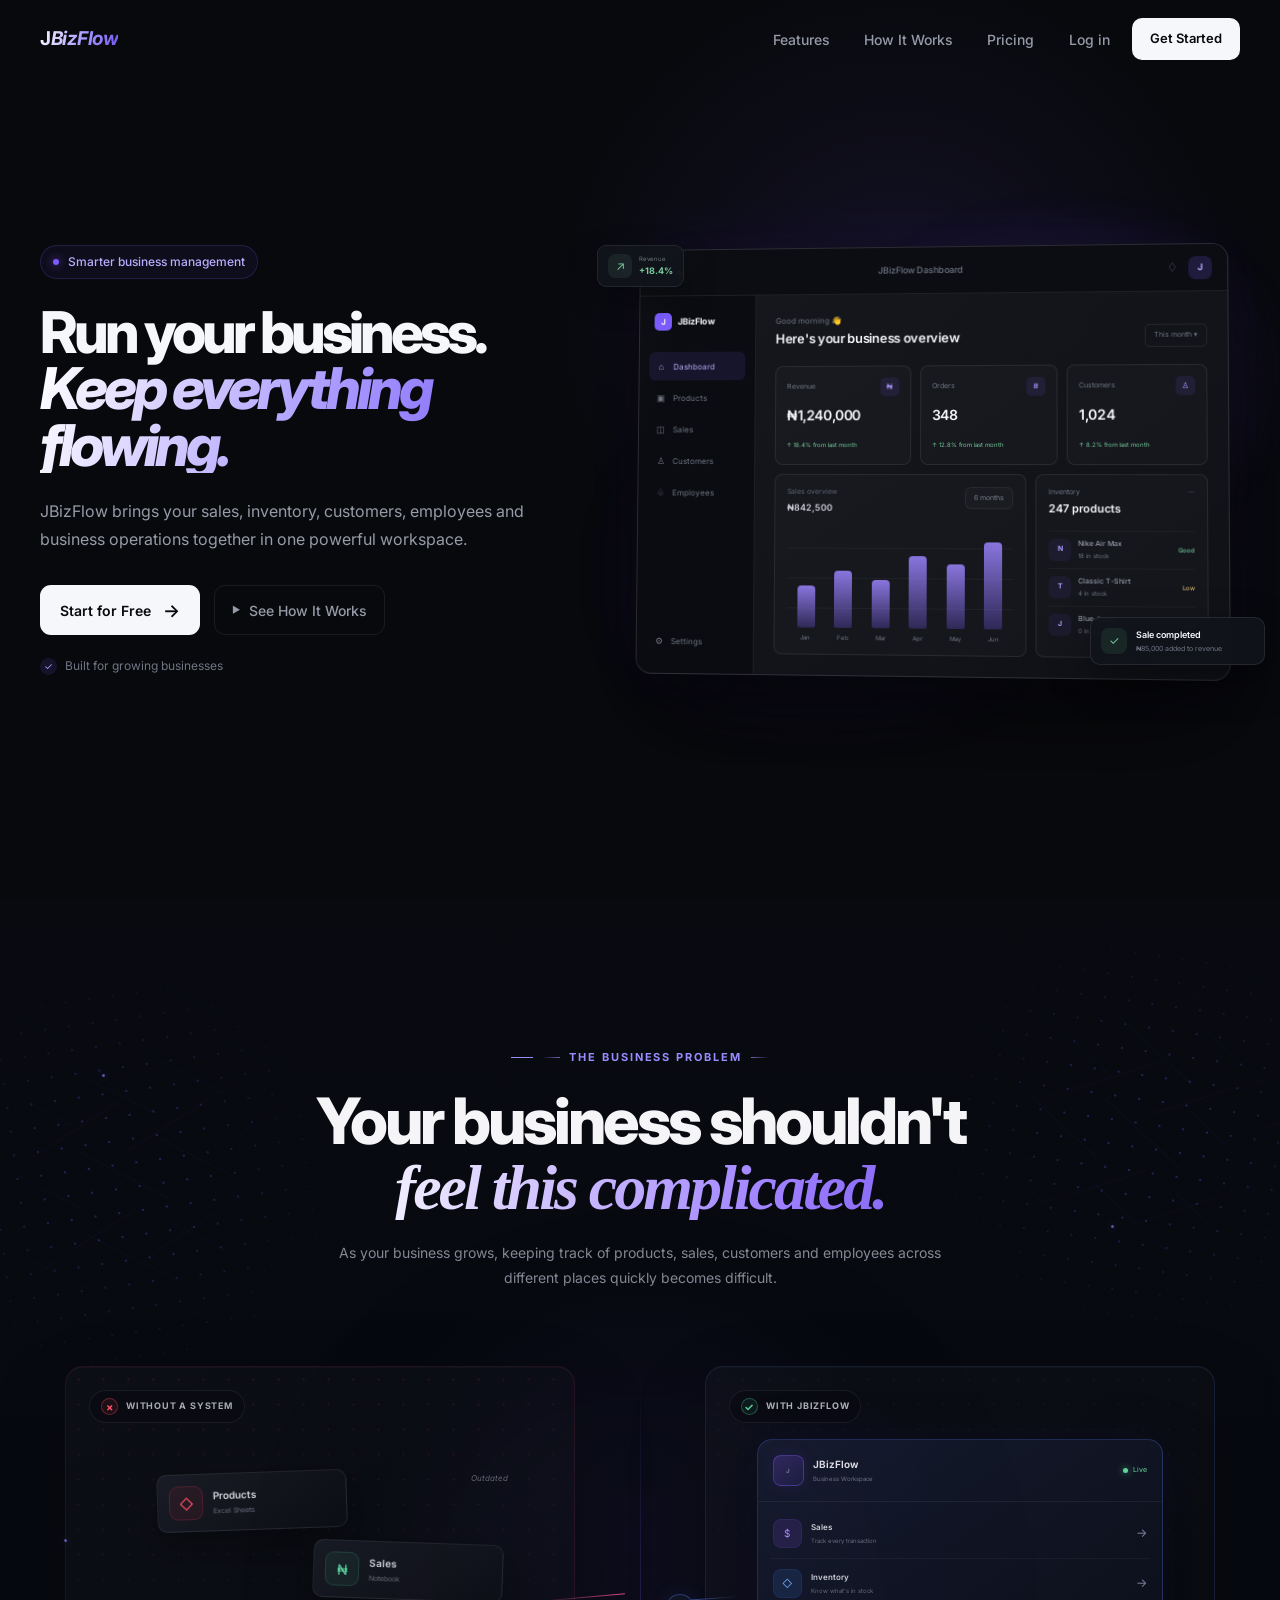
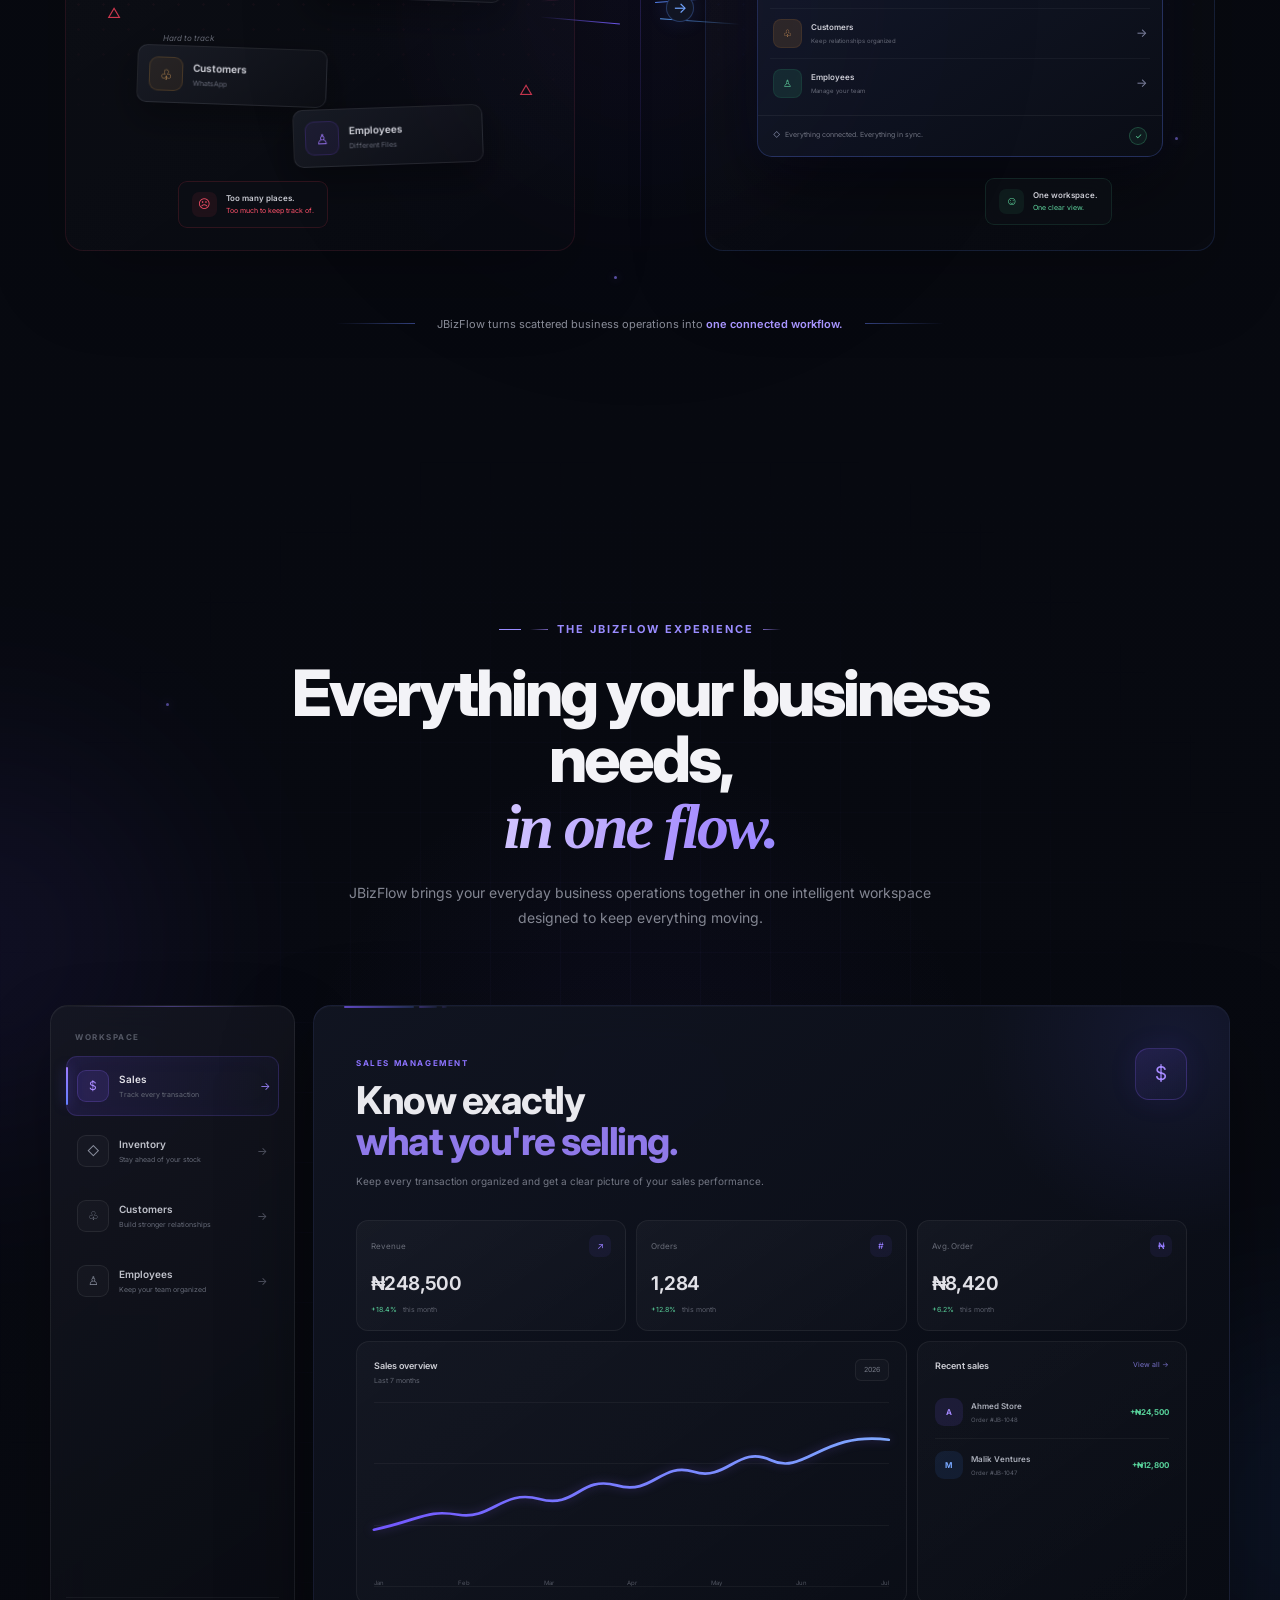
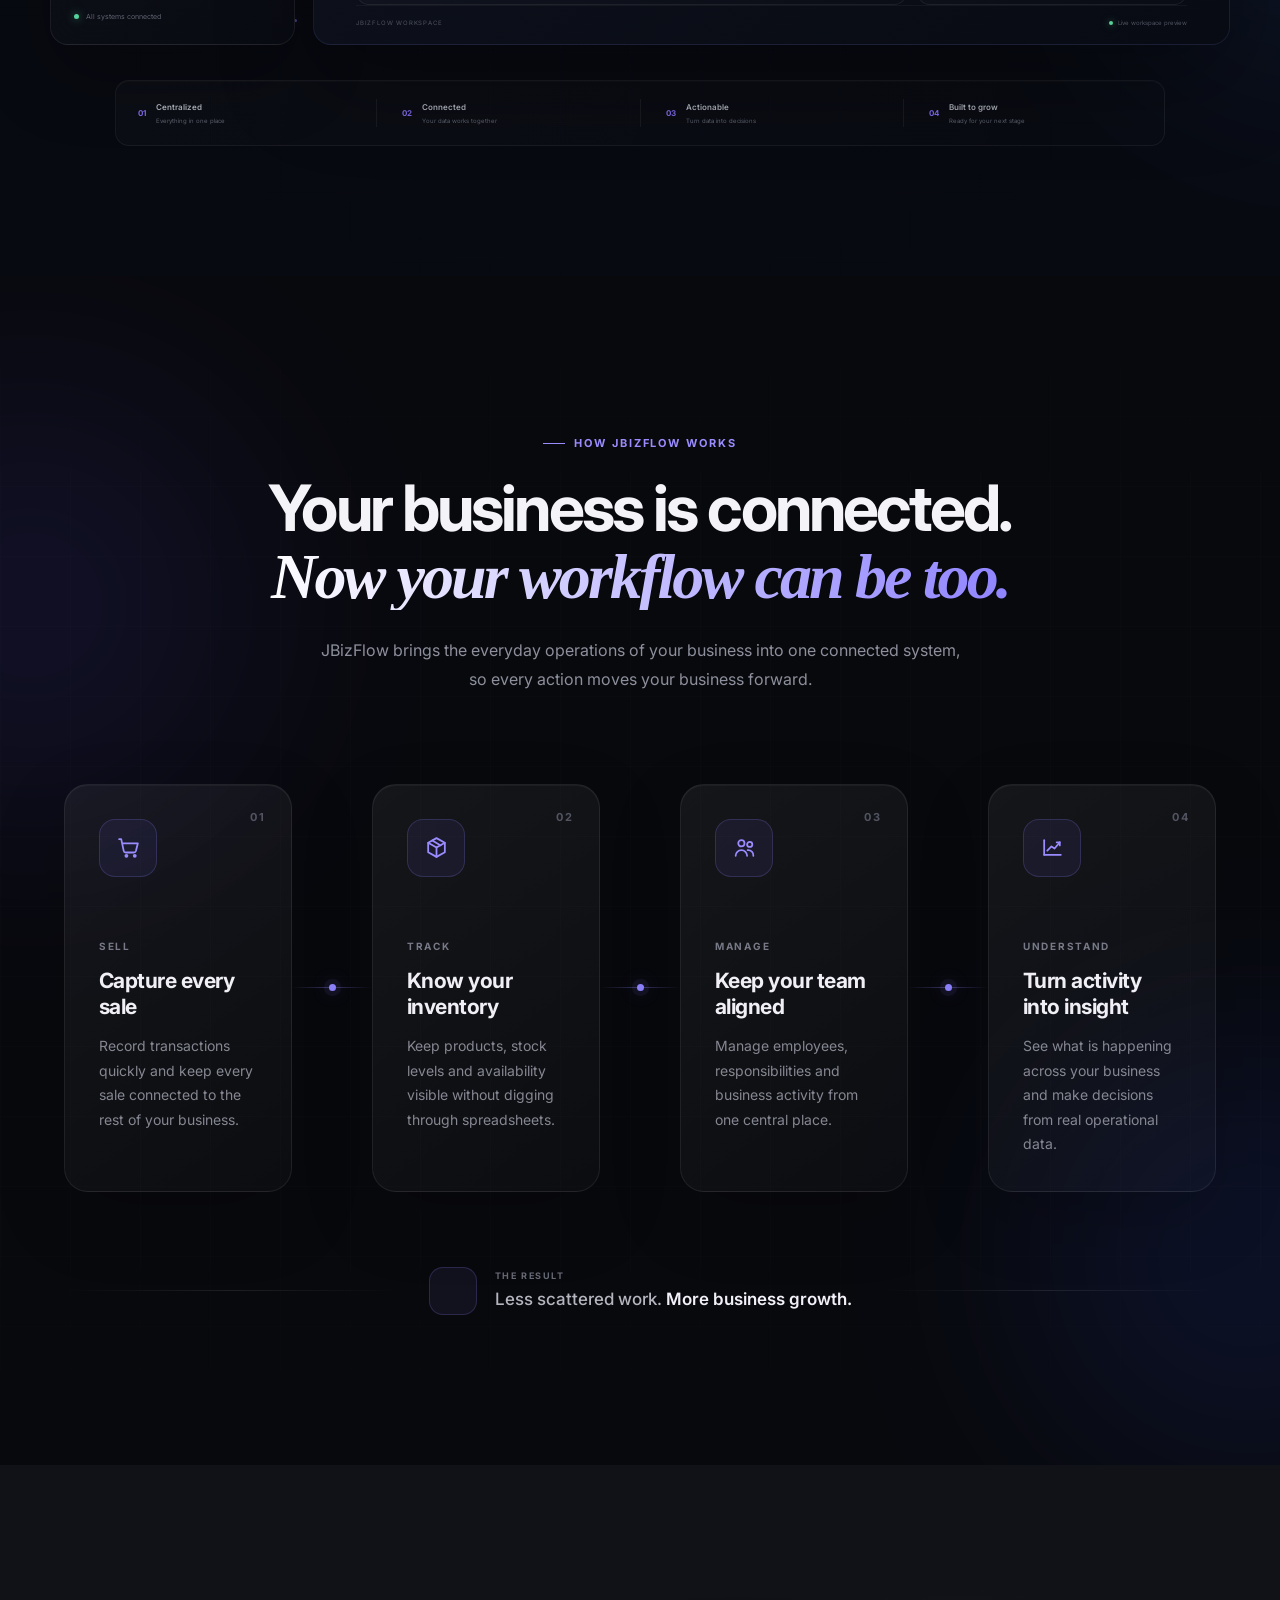
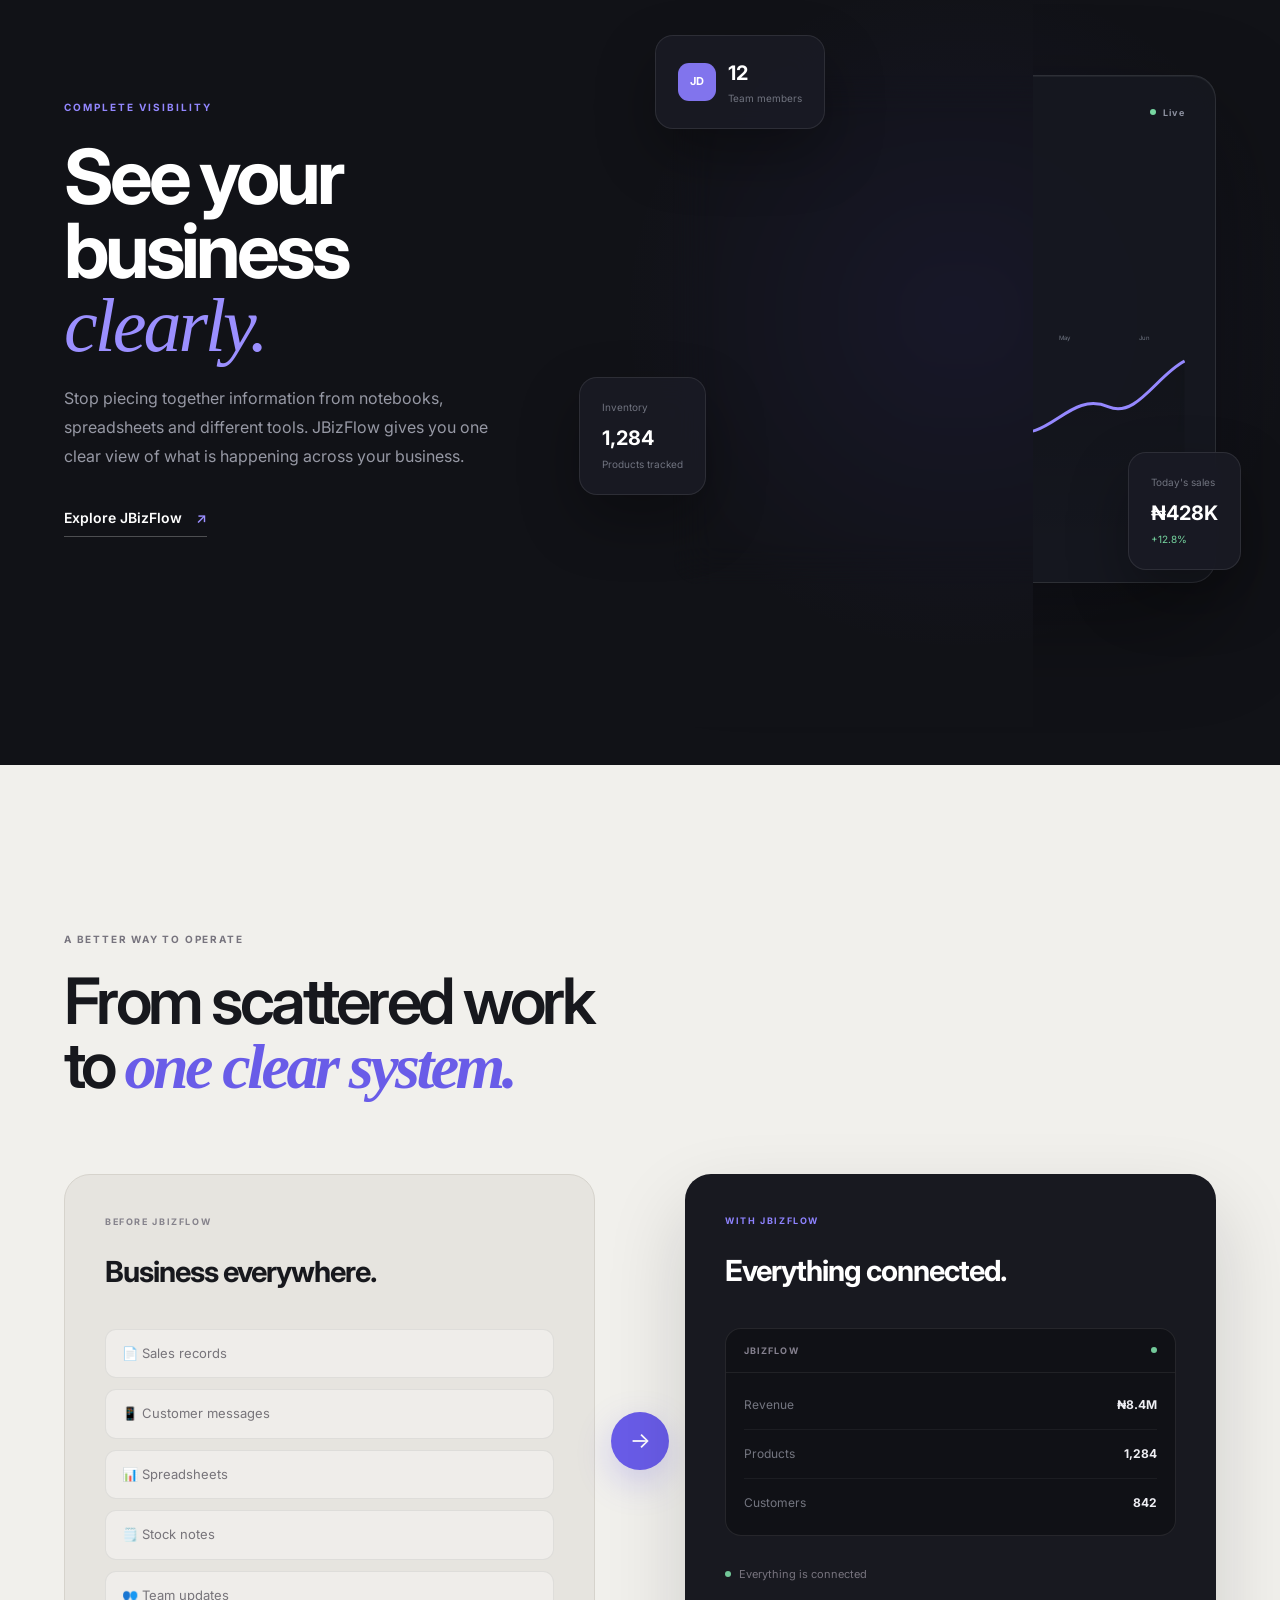
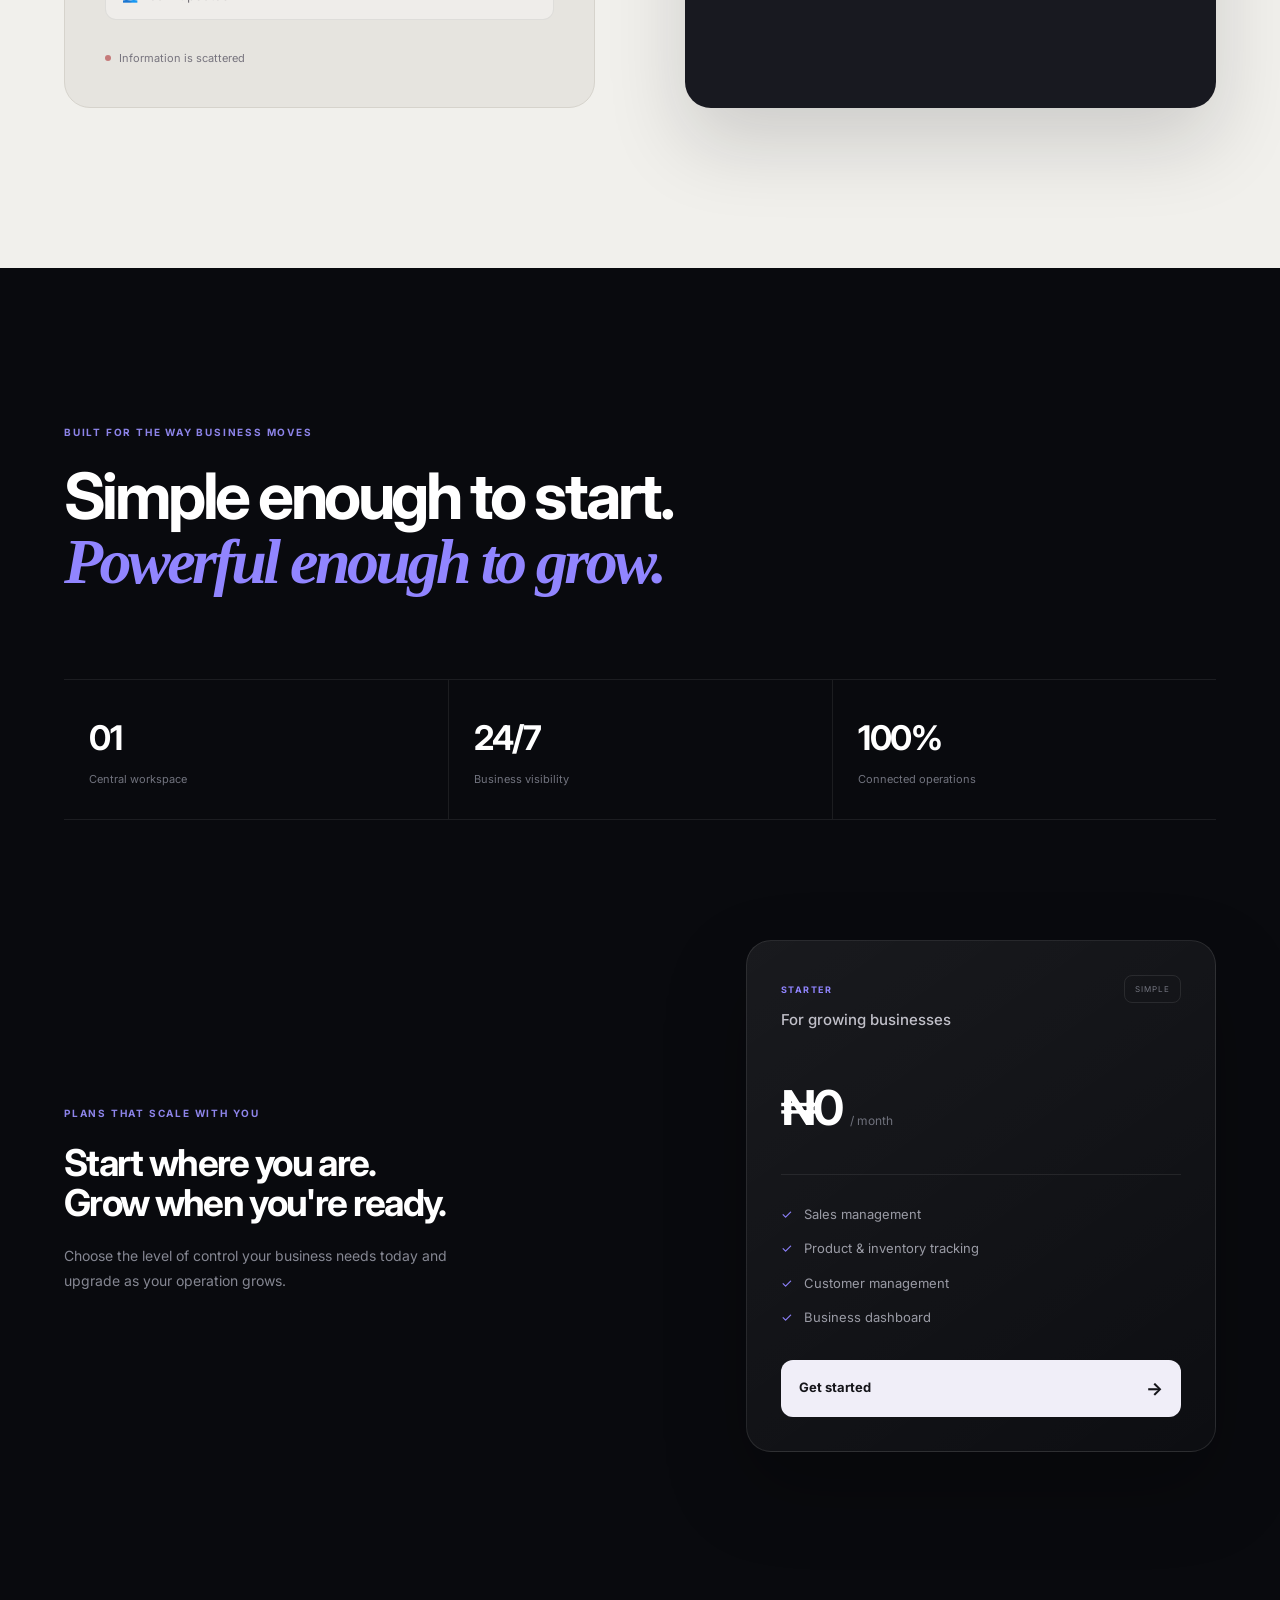
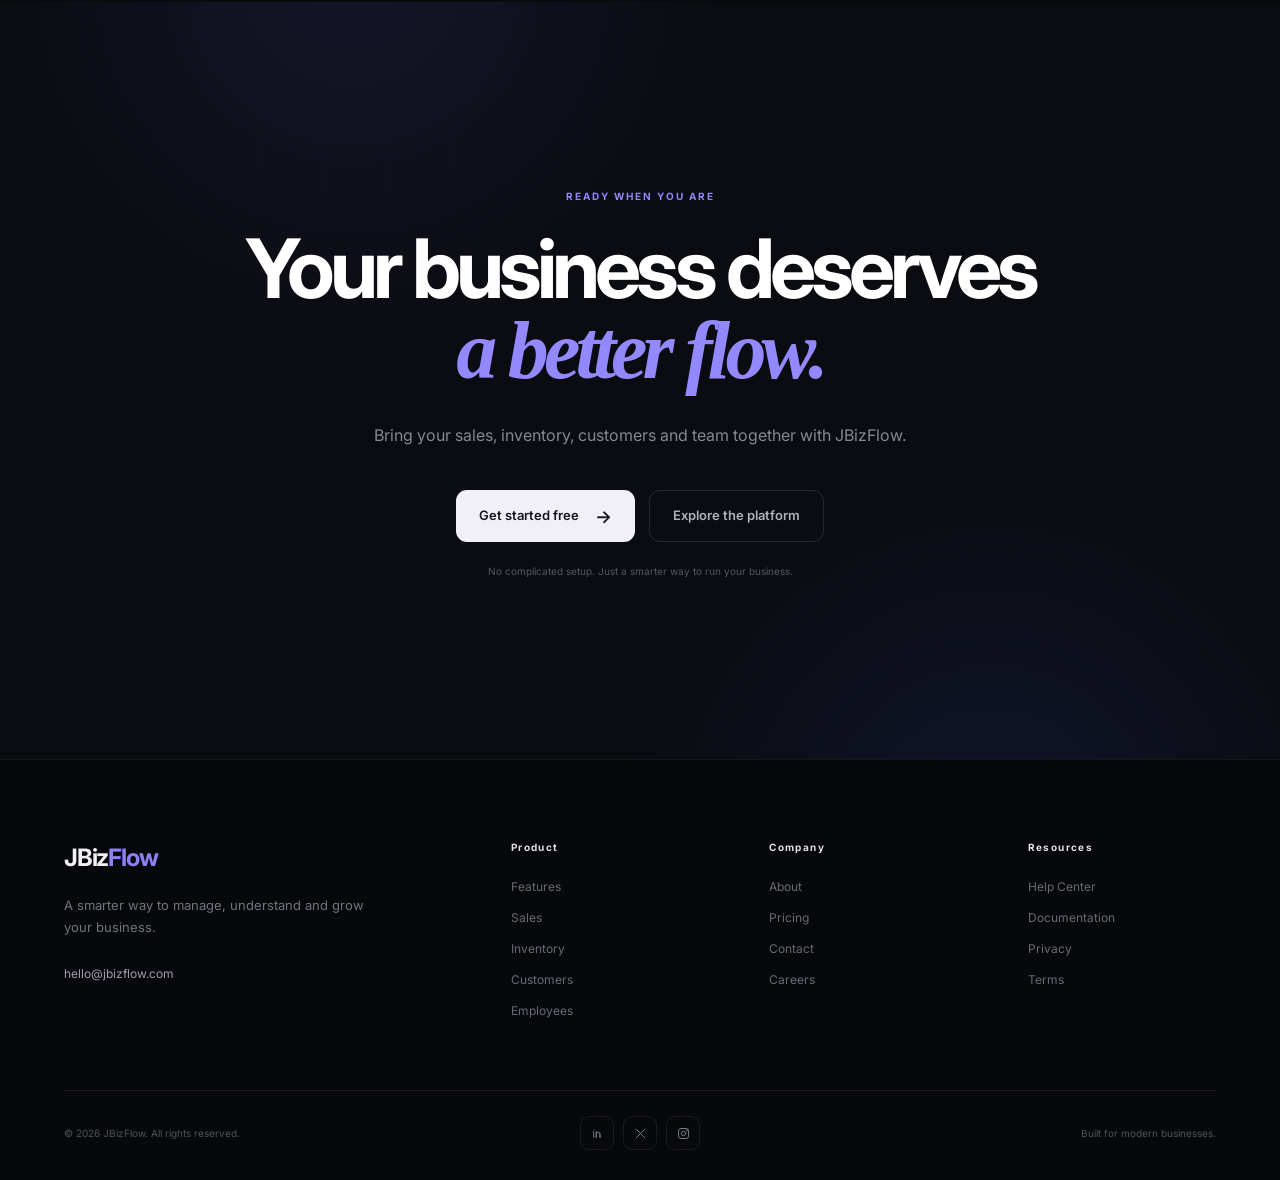
==== commit ea45b6f7: "Completing landing page, regisgration and login page" ====
--- a/frontend/index.html
+++ b/frontend/index.html
@@ -107,7 +107,7 @@
             <!-- Main headline -->
             <h1 class="hero-title">
               Run your business.
-              <span>Keep everything flowing.</span>
+              <em><span>Keep everything flowing.</span></em>
             </h1>
 
             <!-- Hero description -->
@@ -424,7 +424,7 @@
 
             <h2>
               Your business shouldn't
-              <span>feel this complicated.</span>
+              <em><span>feel this complicated.</span></em>
             </h2>
 
             <p>
@@ -715,7 +715,7 @@
 
             <h2>
               Everything your business needs,
-              <span>in one flow.</span>
+              <em><span>in one flow.</span></em>
             </h2>
 
             <p>
@@ -1357,6 +1357,592 @@
           </div>
         </div>
       </section>
+
+      <!-- Business Flow Section -->
+      <section class="business-flow-section">
+        <div class="flow-background">
+          <div class="flow-grid"></div>
+          <div class="flow-orb flow-orb-one"></div>
+          <div class="flow-orb flow-orb-two"></div>
+        </div>
+
+        <div class="business-flow-container">
+          <!-- Section Header -->
+          <div class="business-flow-header">
+            <span class="section-eyebrow"> HOW JBIZFLOW WORKS </span>
+
+            <h2>
+              Your business is connected.
+              <em><span>Now your workflow can be too.</span></em>
+            </h2>
+
+            <p>
+              JBizFlow brings the everyday operations of your business into one
+              connected system, so every action moves your business forward.
+            </p>
+          </div>
+
+          <!-- Main Flow -->
+          <div class="business-flow">
+            <!-- Flow Item -->
+            <div class="flow-item">
+              <div class="flow-number">01</div>
+
+              <div class="flow-icon">
+                <svg viewBox="0 0 24 24" aria-hidden="true">
+                  <path
+                    d="M3 4h2l2.4 11.2a2 2 0 0 0 2 1.6h7.8a2 2 0 0 0 1.9-1.4L21 8H6" />
+                  <circle cx="10" cy="20" r="1" />
+                  <circle cx="18" cy="20" r="1" />
+                </svg>
+              </div>
+
+              <div class="flow-content">
+                <span>SELL</span>
+
+                <h3>Capture every sale</h3>
+
+                <p>
+                  Record transactions quickly and keep every sale connected to
+                  the rest of your business.
+                </p>
+              </div>
+            </div>
+
+            <!-- Connector -->
+            <div class="flow-connector">
+              <span></span>
+            </div>
+
+            <!-- Flow Item -->
+            <div class="flow-item">
+              <div class="flow-number">02</div>
+
+              <div class="flow-icon">
+                <svg viewBox="0 0 24 24" aria-hidden="true">
+                  <path d="M4 7.5 12 3l8 4.5v9L12 21l-8-4.5z" />
+                  <path d="M4 7.5 12 12l8-4.5" />
+                  <path d="M12 12v9" />
+                  <path d="M8 5.2 16 10" />
+                </svg>
+              </div>
+
+              <div class="flow-content">
+                <span>TRACK</span>
+
+                <h3>Know your inventory</h3>
+
+                <p>
+                  Keep products, stock levels and availability visible without
+                  digging through spreadsheets.
+                </p>
+              </div>
+            </div>
+
+            <div class="flow-connector">
+              <span></span>
+            </div>
+
+            <!-- Flow Item -->
+            <div class="flow-item">
+              <div class="flow-number">03</div>
+
+              <div class="flow-icon">
+                <svg viewBox="0 0 24 24" aria-hidden="true">
+                  <circle cx="9" cy="8" r="3" />
+                  <path d="M3.5 20a5.5 5.5 0 0 1 11 0" />
+                  <circle cx="17" cy="9" r="2.5" />
+                  <path d="M15 14.5a5 5 0 0 1 5.5 5.5" />
+                </svg>
+              </div>
+
+              <div class="flow-content">
+                <span>MANAGE</span>
+
+                <h3>Keep your team aligned</h3>
+
+                <p>
+                  Manage employees, responsibilities and business activity from
+                  one central place.
+                </p>
+              </div>
+            </div>
+
+            <div class="flow-connector">
+              <span></span>
+            </div>
+
+            <!-- Flow Item -->
+            <div class="flow-item">
+              <div class="flow-number">04</div>
+
+              <div class="flow-icon">
+                <svg viewBox="0 0 24 24" aria-hidden="true">
+                  <path d="M4 19V5" />
+                  <path d="M4 19h16" />
+                  <path d="m7 15 4-4 3 2 5-6" />
+                  <path d="M16 7h3v3" />
+                </svg>
+              </div>
+
+              <div class="flow-content">
+                <span>UNDERSTAND</span>
+
+                <h3>Turn activity into insight</h3>
+
+                <p>
+                  See what is happening across your business and make decisions
+                  from real operational data.
+                </p>
+              </div>
+            </div>
+          </div>
+
+          <!-- Bottom Growth Statement -->
+          <div class="flow-growth">
+            <div class="growth-line"></div>
+
+            <div class="growth-content">
+              <div class="growth-icon">
+                <i class="fa-solid fa-arrow-trend-up"></i>
+              </div>
+
+              <div>
+                <span>THE RESULT</span>
+
+                <h3>
+                  Less scattered work.
+                  <strong>More business growth.</strong>
+                </h3>
+              </div>
+            </div>
+
+            <div class="growth-line"></div>
+          </div>
+        </div>
+      </section>
+
+      <!-- Business Control Section -->
+      <section class="control-section">
+        <div class="control-noise"></div>
+
+        <div class="control-container">
+          <div class="control-copy">
+            <span class="control-eyebrow"> COMPLETE VISIBILITY </span>
+
+            <h2>
+              See your business
+              <em>clearly.</em>
+            </h2>
+
+            <p>
+              Stop piecing together information from notebooks, spreadsheets and
+              different tools. JBizFlow gives you one clear view of what is
+              happening across your business.
+            </p>
+
+            <a href="#" class="control-link">
+              Explore JBizFlow
+              <span>↗</span>
+            </a>
+          </div>
+
+          <div class="control-visual">
+            <div class="control-card control-main">
+              <div class="control-card-top">
+                <span>BUSINESS OVERVIEW</span>
+
+                <div class="live-indicator">
+                  <i></i>
+                  Live
+                </div>
+              </div>
+
+              <div class="control-revenue">
+                <span>Total revenue</span>
+
+                <strong> ₦8,426,500 </strong>
+
+                <small> +18.4% this month </small>
+              </div>
+
+              <div class="control-chart">
+                <div class="chart-labels">
+                  <span>Jan</span>
+                  <span>Feb</span>
+                  <span>Mar</span>
+                  <span>Apr</span>
+                  <span>May</span>
+                  <span>Jun</span>
+                </div>
+
+                <svg viewBox="0 0 600 220" preserveAspectRatio="none">
+                  <defs>
+                    <linearGradient
+                      id="controlChartGradient"
+                      x1="0"
+                      y1="0"
+                      x2="0"
+                      y2="1">
+                      <stop offset="0%" stop-opacity=".18" />
+
+                      <stop offset="100%" stop-opacity="0" />
+                    </linearGradient>
+                  </defs>
+
+                  <path
+                    class="chart-area"
+                    d="M0 180
+                               C60 170 80 140 130 150
+                               C180 160 205 110 255 120
+                               C310 132 330 75 380 92
+                               C430 108 455 50 505 68
+                               C540 80 565 35 600 20
+                               L600 220
+                               L0 220 Z" />
+
+                  <path
+                    class="chart-line"
+                    d="M0 180
+                               C60 170 80 140 130 150
+                               C180 160 205 110 255 120
+                               C310 132 330 75 380 92
+                               C430 108 455 50 505 68
+                               C540 80 565 35 600 20" />
+                </svg>
+              </div>
+            </div>
+
+            <div class="control-mini control-products">
+              <span>Inventory</span>
+
+              <strong>1,284</strong>
+
+              <small>Products tracked</small>
+            </div>
+
+            <div class="control-mini control-sales">
+              <span>Today's sales</span>
+
+              <strong>₦428K</strong>
+
+              <small>+12.8%</small>
+            </div>
+
+            <div class="control-mini control-team">
+              <div class="mini-avatar">JD</div>
+
+              <div>
+                <strong>12</strong>
+                <small>Team members</small>
+              </div>
+            </div>
+          </div>
+        </div>
+      </section>
+
+      <!-- Transformation Section -->
+      <section class="transform-section">
+        <div class="transform-container">
+          <div class="transform-heading">
+            <span> A BETTER WAY TO OPERATE </span>
+
+            <h2>
+              From scattered work
+              <br />
+              to <em><strong>one clear system.</strong></em>
+            </h2>
+          </div>
+
+          <div class="transform-stage">
+            <!-- Before -->
+            <div class="transform-side transform-before">
+              <div class="transform-label">BEFORE JBIZFLOW</div>
+
+              <h3>Business everywhere.</h3>
+
+              <div class="chaos-items">
+                <div>📄 Sales records</div>
+                <div>📱 Customer messages</div>
+                <div>📊 Spreadsheets</div>
+                <div>🗒️ Stock notes</div>
+                <div>👥 Team updates</div>
+              </div>
+
+              <div class="chaos-status">
+                <span></span>
+                Information is scattered
+              </div>
+            </div>
+
+            <!-- Center -->
+            <div class="transform-divider">
+              <div class="transform-arrow">→</div>
+            </div>
+
+            <!-- After -->
+            <div class="transform-side transform-after">
+              <div class="transform-label">WITH JBIZFLOW</div>
+
+              <h3>Everything connected.</h3>
+
+              <div class="system-preview">
+                <div class="system-top">
+                  <span>JBIZFLOW</span>
+
+                  <div></div>
+                </div>
+
+                <div class="system-body">
+                  <div class="system-row">
+                    <span>Revenue</span>
+                    <strong>₦8.4M</strong>
+                  </div>
+
+                  <div class="system-row">
+                    <span>Products</span>
+                    <strong>1,284</strong>
+                  </div>
+
+                  <div class="system-row">
+                    <span>Customers</span>
+                    <strong>842</strong>
+                  </div>
+                </div>
+              </div>
+
+              <div class="control-status">
+                <span></span>
+                Everything is connected
+              </div>
+            </div>
+          </div>
+        </div>
+      </section>
+
+      <!-- Trust & Pricing Section -->
+      <section class="trust-section">
+        <div class="trust-container">
+          <div class="trust-heading">
+            <span> BUILT FOR THE WAY BUSINESS MOVES </span>
+
+            <h2>
+              Simple enough to start.
+              <em><strong>Powerful enough to grow.</strong></em>
+            </h2>
+          </div>
+
+          <!-- Trust Numbers -->
+
+          <div class="trust-stats">
+            <div>
+              <strong>01</strong>
+              <span>Central workspace</span>
+            </div>
+
+            <div>
+              <strong>24/7</strong>
+              <span>Business visibility</span>
+            </div>
+
+            <div>
+              <strong>100%</strong>
+              <span>Connected operations</span>
+            </div>
+          </div>
+
+          <!-- Pricing -->
+
+          <div class="pricing-area">
+            <div class="pricing-intro">
+              <span>PLANS THAT SCALE WITH YOU</span>
+
+              <h3>
+                Start where you are.
+                <br />
+                Grow when you're ready.
+              </h3>
+
+              <p>
+                Choose the level of control your business needs today and
+                upgrade as your operation grows.
+              </p>
+            </div>
+
+            <div class="pricing-card">
+              <div class="pricing-top">
+                <div>
+                  <span>STARTER</span>
+
+                  <h4>For growing businesses</h4>
+                </div>
+
+                <div class="pricing-badge">SIMPLE</div>
+              </div>
+
+              <div class="price">
+                <strong>₦0</strong>
+
+                <span>/ month</span>
+              </div>
+
+              <div class="pricing-divider"></div>
+
+              <ul>
+                <li>
+                  <span>✓</span>
+                  Sales management
+                </li>
+
+                <li>
+                  <span>✓</span>
+                  Product & inventory tracking
+                </li>
+
+                <li>
+                  <span>✓</span>
+                  Customer management
+                </li>
+
+                <li>
+                  <span>✓</span>
+                  Business dashboard
+                </li>
+              </ul>
+
+              <a href="#" class="pricing-button">
+                Get started
+                <span>→</span>
+              </a>
+            </div>
+          </div>
+        </div>
+      </section>
+
+      <!-- Final CTA Section -->
+      <section class="final-cta-section">
+        <div class="cta-grid"></div>
+
+        <div class="cta-orb cta-orb-one"></div>
+        <div class="cta-orb cta-orb-two"></div>
+
+        <div class="final-cta-container">
+          <span class="cta-eyebrow"> READY WHEN YOU ARE </span>
+
+          <h2>
+            Your business deserves
+            <em><span>a better flow.</span></em>
+          </h2>
+
+          <p>
+            Bring your sales, inventory, customers and team together with
+            JBizFlow.
+          </p>
+
+          <div class="cta-actions">
+            <a href="#" class="cta-primary">
+              Get started free
+              <span>→</span>
+            </a>
+
+            <a href="#" class="cta-secondary"> Explore the platform </a>
+          </div>
+
+          <div class="cta-note">
+            No complicated setup. Just a smarter way to run your business.
+          </div>
+        </div>
+      </section>
+
+      <!-- Footer -->
+      <footer class="site-footer">
+        <div class="footer-container">
+          <div class="footer-main">
+            <!-- Brand -->
+
+            <div class="footer-brand">
+              <a href="#" class="footer-logo"> JBiz<span>Flow</span> </a>
+
+              <p>A smarter way to manage, understand and grow your business.</p>
+
+              <a href="mailto:hello@jbizflow.com" class="footer-email">
+                hello@jbizflow.com
+              </a>
+            </div>
+
+            <!-- Product -->
+
+            <div class="footer-column">
+              <h4>Product</h4>
+
+              <a href="#">Features</a>
+              <a href="#">Sales</a>
+              <a href="#">Inventory</a>
+              <a href="#">Customers</a>
+              <a href="#">Employees</a>
+            </div>
+
+            <!-- Company -->
+
+            <div class="footer-column">
+              <h4>Company</h4>
+
+              <a href="#">About</a>
+              <a href="#">Pricing</a>
+              <a href="#">Contact</a>
+              <a href="#">Careers</a>
+            </div>
+
+            <!-- Resources -->
+
+            <div class="footer-column">
+              <h4>Resources</h4>
+
+              <a href="#">Help Center</a>
+              <a href="#">Documentation</a>
+              <a href="#">Privacy</a>
+              <a href="#">Terms</a>
+            </div>
+          </div>
+
+          <div class="footer-divider"></div>
+
+          <div class="footer-bottom">
+            <span> © 2026 JBizFlow. All rights reserved. </span>
+
+            <div class="footer-socials">
+              <a href="#" aria-label="LinkedIn">
+                <svg viewBox="0 0 24 24">
+                  <path d="M6 9v9" />
+                  <path d="M6 6.5v.01" />
+                  <path d="M10 18v-5a3 3 0 0 1 6 0v5" />
+                  <path d="M10 9v9" />
+                  <path d="M16 18v-5" />
+                </svg>
+              </a>
+
+              <a href="#" aria-label="X">
+                <svg viewBox="0 0 24 24">
+                  <path d="m5 5 14 14" />
+                  <path d="M19 5 5 19" />
+                </svg>
+              </a>
+
+              <a href="#" aria-label="Instagram">
+                <svg viewBox="0 0 24 24">
+                  <rect x="4" y="4" width="16" height="16" rx="4" />
+
+                  <circle cx="12" cy="12" r="3.5" />
+
+                  <circle cx="17" cy="7" r=".7" />
+                </svg>
+              </a>
+            </div>
+
+            <span class="footer-location"> Built for modern businesses. </span>
+          </div>
+        </div>
+      </footer>
     </main>
 
     <!-- Main JavaScript -->
--- a/frontend/css/style.css
+++ b/frontend/css/style.css
@@ -5278,4 +5278,1481 @@
         drop-shadow(
             0 0 7px rgba(128, 96, 255, 0.35)
         );
+}
+
+/* =========================================
+   BUSINESS FLOW SECTION
+========================================= */
+
+.business-flow-section {
+    position: relative;
+    overflow: hidden;
+    padding: 150px 0;
+    background: #08090d;
+    isolation: isolate;
+}
+
+
+/* Background */
+
+.flow-background {
+    position: absolute;
+    inset: 0;
+    pointer-events: none;
+    z-index: -1;
+}
+
+.flow-grid {
+    position: absolute;
+    inset: 0;
+    opacity: 0.28;
+
+    background-image:
+        linear-gradient(
+            rgba(255, 255, 255, 0.035) 1px,
+            transparent 1px
+        ),
+        linear-gradient(
+            90deg,
+            rgba(255, 255, 255, 0.035) 1px,
+            transparent 1px
+        );
+
+    background-size: 70px 70px;
+
+    mask-image: linear-gradient(
+        to bottom,
+        transparent,
+        black 20%,
+        black 80%,
+        transparent
+    );
+}
+
+.flow-orb {
+    position: absolute;
+    width: 420px;
+    height: 420px;
+    border-radius: 50%;
+    filter: blur(120px);
+    opacity: 0.12;
+}
+
+.flow-orb-one {
+    top: 10%;
+    left: -180px;
+    background: #5d4df5;
+}
+
+.flow-orb-two {
+    bottom: 0;
+    right: -180px;
+    background: #3157ff;
+}
+
+
+/* Container */
+
+.business-flow-container {
+    width: min(1180px, 90%);
+    margin: 0 auto;
+}
+
+
+/* Header */
+
+.business-flow-header {
+    max-width: 760px;
+    margin: 0 auto 90px;
+    text-align: center;
+}
+
+.section-eyebrow {
+    display: inline-flex;
+    align-items: center;
+    gap: 9px;
+
+    margin-bottom: 22px;
+
+    font-size: 11px;
+    font-weight: 700;
+    letter-spacing: 0.18em;
+
+    color: #9a8cff;
+}
+
+.section-eyebrow::before {
+    content: "";
+    width: 22px;
+    height: 1px;
+    background: currentColor;
+}
+
+.business-flow-header h2 {
+    margin: 0;
+
+    font-size: clamp(38px, 5vw, 64px);
+    line-height: 1.05;
+    letter-spacing: -0.045em;
+    font-weight: 700;
+
+    color: #f4f3f8;
+}
+
+.business-flow-header h2 span {
+    display: block;
+
+    background: linear-gradient(
+        90deg,
+        #ffffff,
+        #8e82ff
+    );
+
+    -webkit-background-clip: text;
+    background-clip: text;
+    color: transparent;
+}
+
+.business-flow-header p {
+    max-width: 650px;
+    margin: 26px auto 0;
+
+    font-size: 16px;
+    line-height: 1.8;
+
+    color: #8d8f9c;
+}
+
+
+/* Main Flow */
+
+.business-flow {
+    position: relative;
+
+    display: grid;
+    grid-template-columns:
+        1fr 80px
+        1fr 80px
+        1fr 80px
+        1fr;
+
+    align-items: stretch;
+}
+
+
+/* Flow Item */
+
+.flow-item {
+    position: relative;
+
+    min-height: 330px;
+    padding: 34px;
+
+    border: 1px solid rgba(255, 255, 255, 0.075);
+    border-radius: 24px;
+
+    background:
+        linear-gradient(
+            145deg,
+            rgba(255, 255, 255, 0.055),
+            rgba(255, 255, 255, 0.018)
+        );
+
+    box-shadow:
+        inset 0 1px 0 rgba(255, 255, 255, 0.04),
+        0 25px 70px rgba(0, 0, 0, 0.18);
+
+    transition:
+        transform 0.35s ease,
+        border-color 0.35s ease,
+        background 0.35s ease;
+}
+
+.flow-item:hover {
+    transform: translateY(-8px);
+
+    border-color: rgba(145, 132, 255, 0.28);
+
+    background:
+        linear-gradient(
+            145deg,
+            rgba(255, 255, 255, 0.075),
+            rgba(255, 255, 255, 0.025)
+        );
+}
+
+
+/* Number */
+
+.flow-number {
+    position: absolute;
+    top: 24px;
+    right: 26px;
+
+    font-size: 11px;
+    font-weight: 700;
+    letter-spacing: 0.12em;
+
+    color: #525462;
+}
+
+
+/* Icon */
+
+.flow-icon {
+    display: flex;
+    align-items: center;
+    justify-content: center;
+
+    width: 58px;
+    height: 58px;
+    margin-bottom: 55px;
+
+    border: 1px solid rgba(147, 134, 255, 0.2);
+    border-radius: 16px;
+
+    background: rgba(119, 103, 255, 0.08);
+
+    color: #9a8cff;
+    font-size: 19px;
+}
+
+.flow-content span {
+    font-size: 10px;
+    font-weight: 700;
+    letter-spacing: 0.17em;
+
+    color: #777986;
+}
+
+.flow-content h3 {
+    margin: 12px 0 14px;
+
+    font-size: 21px;
+    line-height: 1.25;
+    letter-spacing: -0.025em;
+
+    color: #f0eff5;
+}
+
+.flow-content p {
+    margin: 0;
+
+    font-size: 14px;
+    line-height: 1.75;
+
+    color: #858792;
+}
+
+
+/* Connectors */
+
+.flow-connector {
+    position: relative;
+
+    display: flex;
+    align-items: center;
+    justify-content: center;
+}
+
+.flow-connector::before {
+    content: "";
+
+    width: 100%;
+    height: 1px;
+
+    background: linear-gradient(
+        90deg,
+        transparent,
+        rgba(143, 131, 255, 0.35),
+        transparent
+    );
+}
+
+.flow-connector span {
+    position: absolute;
+
+    width: 7px;
+    height: 7px;
+
+    border-radius: 50%;
+
+    background: #8f82ff;
+
+    box-shadow:
+        0 0 0 5px rgba(143, 130, 255, 0.07),
+        0 0 18px rgba(143, 130, 255, 0.45);
+}
+
+
+/* Growth */
+
+.flow-growth {
+    display: flex;
+    align-items: center;
+    gap: 30px;
+
+    margin-top: 75px;
+}
+
+.growth-line {
+    flex: 1;
+    height: 1px;
+
+    background: linear-gradient(
+        90deg,
+        transparent,
+        rgba(255, 255, 255, 0.09),
+        transparent
+    );
+}
+
+.growth-content {
+    display: flex;
+    align-items: center;
+    gap: 18px;
+}
+
+.growth-icon {
+    display: flex;
+    align-items: center;
+    justify-content: center;
+
+    width: 48px;
+    height: 48px;
+
+    border: 1px solid rgba(143, 130, 255, 0.2);
+    border-radius: 14px;
+
+    background: rgba(143, 130, 255, 0.08);
+
+    color: #9689ff;
+}
+
+.growth-content span {
+    display: block;
+
+    margin-bottom: 5px;
+
+    font-size: 9px;
+    font-weight: 700;
+    letter-spacing: 0.18em;
+
+    color: #686a76;
+}
+
+.growth-content h3 {
+    margin: 0;
+
+    font-size: 17px;
+    font-weight: 500;
+
+    color: #b5b5bf;
+}
+
+.growth-content strong {
+    color: #f1eff8;
+    font-weight: 600;
+}
+.flow-icon svg {
+    width: 25px;
+    height: 25px;
+
+    fill: none;
+    stroke: currentColor;
+    stroke-width: 1.7;
+    stroke-linecap: round;
+    stroke-linejoin: round;
+}
+
+/* =========================================
+   BUSINESS CONTROL
+========================================= */
+
+.control-section {
+    position: relative;
+    overflow: hidden;
+
+    padding: 170px 0;
+
+    background:
+        radial-gradient(
+            circle at 75% 50%,
+            rgba(103, 88, 255, .08),
+            transparent 32%
+        ),
+        #111217;
+
+    color: #fff;
+}
+
+.control-container {
+    width: min(1180px, 90%);
+    margin: auto;
+
+    display: grid;
+    grid-template-columns: .8fr 1.2fr;
+    align-items: center;
+    gap: 90px;
+}
+
+.control-copy {
+    position: relative;
+    z-index: 2;
+}
+
+.control-eyebrow {
+    font-size: 10px;
+    font-weight: 700;
+    letter-spacing: .2em;
+    color: #9387ff;
+}
+
+.control-copy h2 {
+    margin: 22px 0;
+
+    font-size: clamp(48px, 6vw, 76px);
+    line-height: .98;
+    letter-spacing: -.055em;
+}
+
+.control-copy h2 em {
+    display: block;
+
+    font-family: Georgia, serif;
+    font-weight: 400;
+    letter-spacing: -.04em;
+
+    color: #9b8fff;
+}
+h2 em {
+    font-family: Georgia, serif;
+}
+
+.control-copy p {
+    max-width: 470px;
+
+    margin-bottom: 34px;
+
+    font-size: 16px;
+    line-height: 1.8;
+
+    color: #9698a4;
+}
+
+.control-link {
+    display: inline-flex;
+    align-items: center;
+    gap: 14px;
+
+    padding-bottom: 8px;
+
+    border-bottom: 1px solid rgba(255,255,255,.25);
+
+    color: #fff;
+
+    font-size: 14px;
+    font-weight: 600;
+}
+
+.control-link span {
+    color: #9b8fff;
+}
+
+
+/* Visual */
+
+.control-visual {
+    position: relative;
+
+    min-height: 560px;
+}
+
+.control-card {
+    border: 1px solid rgba(255,255,255,.1);
+
+    background: rgba(22,24,32,.88);
+
+    box-shadow:
+        0 40px 100px rgba(0,0,0,.35),
+        inset 0 1px 0 rgba(255,255,255,.05);
+
+    backdrop-filter: blur(20px);
+}
+
+.control-main {
+    position: absolute;
+
+    top: 40px;
+    right: 0;
+
+    width: 85%;
+
+    padding: 30px;
+
+    border-radius: 24px;
+}
+
+.control-card-top {
+    display: flex;
+    justify-content: space-between;
+
+    font-size: 9px;
+    font-weight: 700;
+    letter-spacing: .14em;
+
+    color: #696c78;
+}
+
+.live-indicator {
+    display: flex;
+    align-items: center;
+    gap: 7px;
+
+    color: #8d91a0;
+}
+
+.live-indicator i {
+    width: 6px;
+    height: 6px;
+
+    border-radius: 50%;
+
+    background: #77d7a1;
+}
+
+.control-revenue {
+    margin-top: 55px;
+}
+
+.control-revenue span,
+.control-revenue small {
+    display: block;
+
+    color: #767985;
+    font-size: 12px;
+}
+
+.control-revenue strong {
+    display: block;
+
+    margin: 8px 0;
+
+    font-size: 38px;
+    letter-spacing: -.04em;
+}
+
+.control-revenue small {
+    color: #77d7a1;
+}
+
+.control-chart {
+    margin-top: 45px;
+}
+
+.control-chart svg {
+    display: block;
+
+    width: 100%;
+    height: 210px;
+}
+
+.chart-area {
+    fill: url(#controlChartGradient);
+}
+
+.chart-line {
+    fill: none;
+
+    stroke: #9588ff;
+    stroke-width: 3;
+
+    vector-effect: non-scaling-stroke;
+}
+
+
+/* Floating cards */
+
+.control-mini {
+    position: absolute;
+
+    padding: 22px;
+
+    border: 1px solid rgba(255,255,255,.09);
+    border-radius: 18px;
+
+    background: rgba(25,27,36,.92);
+
+    box-shadow: 0 25px 60px rgba(0,0,0,.3);
+
+    backdrop-filter: blur(15px);
+}
+
+.control-mini span,
+.control-mini small {
+    display: block;
+
+    font-size: 10px;
+    color: #70737f;
+}
+
+.control-mini strong {
+    display: block;
+
+    margin: 8px 0 4px;
+
+    font-size: 20px;
+}
+
+.control-products {
+    left: 0;
+    bottom: 100px;
+}
+
+.control-sales {
+    right: -25px;
+    bottom: 25px;
+}
+
+.control-sales small {
+    color: #77d7a1;
+}
+
+.control-team {
+    display: flex;
+    align-items: center;
+    gap: 12px;
+
+    left: 12%;
+    top: 0;
+}
+
+.mini-avatar {
+    display: grid;
+    place-items: center;
+
+    width: 38px;
+    height: 38px;
+
+    border-radius: 11px;
+
+    background: #8174ed;
+
+    font-size: 11px;
+    font-weight: 700;
+}
+
+.control-team strong {
+    margin: 0;
+}
+
+.control-team small {
+    margin-top: 3px;
+}
+
+/* =========================================
+   TRANSFORMATION SECTION
+========================================= */
+
+.transform-section {
+    padding: 160px 0;
+
+    background: #f1f0ec;
+
+    color: #17181d;
+}
+
+.transform-container {
+    width: min(1180px, 90%);
+    margin: auto;
+}
+
+.transform-heading {
+    margin-bottom: 75px;
+}
+
+.transform-heading span {
+    font-size: 10px;
+    font-weight: 700;
+    letter-spacing: .18em;
+
+    color: #77747e;
+}
+
+.transform-heading h2 {
+    margin: 20px 0 0;
+
+    font-size: clamp(42px, 5vw, 65px);
+    line-height: 1;
+    letter-spacing: -.055em;
+
+    font-weight: 600;
+}
+
+.transform-heading strong {
+    color: #695ce8;
+}
+
+
+/* Stage */
+
+.transform-stage {
+    display: grid;
+    grid-template-columns: 1fr 90px 1fr;
+    align-items: stretch;
+
+    min-height: 470px;
+}
+
+.transform-side {
+    padding: 40px;
+
+    border-radius: 26px;
+}
+
+.transform-before {
+    background: #e6e4df;
+
+    border: 1px solid #d6d3cc;
+}
+
+.transform-after {
+    position: relative;
+
+    overflow: hidden;
+
+    background: #181920;
+
+    color: #fff;
+
+    box-shadow:
+        0 35px 80px rgba(20,20,25,.16);
+}
+
+.transform-label {
+    font-size: 9px;
+    font-weight: 700;
+    letter-spacing: .18em;
+
+    color: #85828b;
+}
+
+.transform-after .transform-label {
+    color: #8e83ff;
+}
+
+.transform-side h3 {
+    margin: 22px 0 35px;
+
+    font-size: 29px;
+    letter-spacing: -.035em;
+}
+
+
+/* Chaos */
+
+.chaos-items {
+    display: grid;
+    gap: 11px;
+}
+
+.chaos-items div {
+    padding: 14px 16px;
+
+    border: 1px solid rgba(0,0,0,.07);
+    border-radius: 11px;
+
+    background: rgba(255,255,255,.35);
+
+    color: #77747a;
+    font-size: 13px;
+}
+
+.chaos-status,
+.control-status {
+    display: flex;
+    align-items: center;
+    gap: 8px;
+
+    margin-top: 30px;
+
+    font-size: 11px;
+    color: #77747e;
+}
+
+.chaos-status span {
+    width: 6px;
+    height: 6px;
+
+    border-radius: 50%;
+
+    background: #c57a7a;
+}
+
+.control-status span {
+    width: 6px;
+    height: 6px;
+
+    border-radius: 50%;
+
+    background: #72c798;
+}
+
+
+/* Divider */
+
+.transform-divider {
+    display: flex;
+    align-items: center;
+    justify-content: center;
+}
+
+.transform-arrow {
+    display: grid;
+    place-items: center;
+
+    width: 58px;
+    height: 58px;
+
+    border-radius: 50%;
+
+    background: #695ce8;
+
+    color: #fff;
+
+    font-size: 22px;
+
+    box-shadow:
+        0 12px 35px rgba(105,92,232,.25);
+}
+
+
+/* System */
+
+.system-preview {
+    margin-top: 5px;
+
+    border: 1px solid rgba(255,255,255,.09);
+    border-radius: 16px;
+
+    background: #101116;
+
+    overflow: hidden;
+}
+
+.system-top {
+    display: flex;
+    align-items: center;
+    justify-content: space-between;
+
+    padding: 15px 18px;
+
+    border-bottom: 1px solid rgba(255,255,255,.07);
+
+    font-size: 9px;
+    font-weight: 700;
+    letter-spacing: .12em;
+    color: #85818f;
+}
+
+.system-top div {
+    width: 6px;
+    height: 6px;
+
+    border-radius: 50%;
+
+    background: #73c99a;
+}
+
+.system-body {
+    padding: 8px 18px;
+}
+
+.system-row {
+    display: flex;
+    justify-content: space-between;
+
+    padding: 15px 0;
+
+    border-bottom: 1px solid rgba(255,255,255,.05);
+
+    font-size: 12px;
+    color: #747680;
+}
+
+.system-row:last-child {
+    border-bottom: none;
+}
+
+.system-row strong {
+    color: #eeeeF3;
+}
+
+/* =========================================
+   TRUST & PRICING
+========================================= */
+
+.trust-section {
+    padding: 150px 0;
+
+    background: #090a0e;
+
+    color: #fff;
+}
+
+.trust-container {
+    width: min(1180px, 90%);
+    margin: auto;
+}
+
+.trust-heading {
+    max-width: 780px;
+}
+
+.trust-heading > span,
+.pricing-intro > span {
+    font-size: 10px;
+    font-weight: 700;
+    letter-spacing: .18em;
+
+    color: #8d84e9;
+}
+
+.trust-heading h2 {
+    margin: 22px 0 0;
+
+    font-size: clamp(43px, 5vw, 68px);
+    line-height: 1;
+    letter-spacing: -.055em;
+}
+
+.trust-heading strong {
+    color: #9185ff;
+}
+
+
+/* Stats */
+
+.trust-stats {
+    display: grid;
+    grid-template-columns: repeat(3, 1fr);
+
+    margin-top: 85px;
+
+    border-top: 1px solid rgba(255,255,255,.08);
+    border-bottom: 1px solid rgba(255,255,255,.08);
+}
+
+.trust-stats div {
+    padding: 32px 25px;
+}
+
+.trust-stats div + div {
+    border-left: 1px solid rgba(255,255,255,.08);
+}
+
+.trust-stats strong {
+    display: block;
+
+    font-size: 34px;
+    letter-spacing: -.04em;
+}
+
+.trust-stats span {
+    display: block;
+
+    margin-top: 8px;
+
+    font-size: 11px;
+    color: #71737e;
+}
+
+
+/* Pricing */
+
+.pricing-area {
+    display: grid;
+    grid-template-columns: 1fr 470px;
+    gap: 90px;
+    align-items: center;
+
+    margin-top: 120px;
+}
+
+.pricing-intro h3 {
+    margin: 20px 0;
+
+    font-size: 37px;
+    line-height: 1.08;
+    letter-spacing: -.045em;
+}
+
+.pricing-intro p {
+    max-width: 440px;
+
+    color: #858792;
+
+    font-size: 14px;
+    line-height: 1.8;
+}
+
+
+/* Pricing Card */
+
+.pricing-card {
+    padding: 34px;
+
+    border: 1px solid rgba(255,255,255,.1);
+    border-radius: 25px;
+
+    background:
+        linear-gradient(
+            145deg,
+            rgba(255,255,255,.065),
+            rgba(255,255,255,.02)
+        );
+
+    box-shadow:
+        0 35px 80px rgba(0,0,0,.25);
+}
+
+.pricing-top {
+    display: flex;
+    justify-content: space-between;
+    gap: 20px;
+}
+
+.pricing-top span {
+    font-size: 9px;
+    font-weight: 700;
+    letter-spacing: .16em;
+
+    color: #9185ff;
+}
+
+.pricing-top h4 {
+    margin: 10px 0 0;
+
+    font-size: 15px;
+    font-weight: 500;
+
+    color: #c1c0c9;
+}
+
+.pricing-badge {
+    align-self: flex-start;
+
+    padding: 7px 10px;
+
+    border: 1px solid rgba(255,255,255,.09);
+    border-radius: 8px;
+
+    font-size: 8px;
+    letter-spacing: .12em;
+
+    color: #747681;
+}
+
+.price {
+    display: flex;
+    align-items: baseline;
+    gap: 8px;
+
+    margin-top: 40px;
+}
+
+.price strong {
+    font-size: 48px;
+    letter-spacing: -.055em;
+}
+
+.price span {
+    color: #6f717c;
+    font-size: 12px;
+}
+
+.pricing-divider {
+    height: 1px;
+    margin: 30px 0;
+
+    background: rgba(255,255,255,.08);
+}
+
+.pricing-card ul {
+    display: grid;
+    gap: 15px;
+
+    margin: 0 0 32px;
+    padding: 0;
+
+    list-style: none;
+}
+
+.pricing-card li {
+    display: flex;
+    gap: 11px;
+
+    color: #9a9ba5;
+
+    font-size: 13px;
+}
+
+.pricing-card li span {
+    color: #8f83ff;
+}
+
+.pricing-button {
+    display: flex;
+    align-items: center;
+    justify-content: space-between;
+
+    padding: 15px 18px;
+
+    border-radius: 12px;
+
+    background: #f0eef8;
+
+    color: #15151a;
+
+    font-size: 13px;
+    font-weight: 700;
+}
+
+.pricing-button span {
+    font-size: 18px;
+}
+
+/* =========================================
+   FINAL CTA
+========================================= */
+
+.final-cta-section {
+    position: relative;
+    overflow: hidden;
+
+    padding: 180px 0;
+
+    background: #0b0c11;
+
+    text-align: center;
+    color: #fff;
+}
+
+.final-cta-container {
+    position: relative;
+    z-index: 2;
+
+    width: min(850px, 90%);
+    margin: auto;
+}
+
+.cta-eyebrow {
+    display: inline-block;
+
+    margin-bottom: 25px;
+
+    font-size: 10px;
+    font-weight: 700;
+    letter-spacing: .2em;
+
+    color: #9286ff;
+}
+
+.final-cta-container h2 {
+    margin: 0;
+
+    font-size: clamp(48px, 7vw, 82px);
+    line-height: .98;
+    letter-spacing: -.06em;
+}
+
+.final-cta-container h2 span {
+    display: block;
+
+    color: #9488ff;
+}
+
+.final-cta-container p {
+    max-width: 560px;
+
+    margin: 30px auto 0;
+
+    font-size: 16px;
+    line-height: 1.8;
+
+    color: #858792;
+}
+
+.cta-actions {
+    display: flex;
+    justify-content: center;
+    align-items: center;
+    gap: 14px;
+
+    margin-top: 40px;
+}
+
+.cta-primary,
+.cta-secondary {
+    display: inline-flex;
+    align-items: center;
+    justify-content: center;
+    gap: 16px;
+
+    min-height: 52px;
+    padding: 0 23px;
+
+    border-radius: 11px;
+
+    font-size: 13px;
+    font-weight: 600;
+
+    transition:
+        transform .3s ease,
+        background .3s ease;
+}
+
+.cta-primary {
+    background: #f1eff7;
+    color: #16161b;
+}
+
+.cta-primary span {
+    font-size: 18px;
+}
+
+.cta-primary:hover {
+    transform: translateY(-3px);
+}
+
+.cta-secondary {
+    border: 1px solid rgba(255,255,255,.12);
+
+    color: #b1b1bb;
+}
+
+.cta-secondary:hover {
+    background: rgba(255,255,255,.05);
+}
+
+.cta-note {
+    margin-top: 22px;
+
+    font-size: 10px;
+    color: #555761;
+}
+
+
+/* Background */
+
+.cta-grid {
+    position: absolute;
+    inset: 0;
+
+    opacity: .25;
+
+    background-image:
+        linear-gradient(
+            rgba(255,255,255,.035) 1px,
+            transparent 1px
+        ),
+        linear-gradient(
+            90deg,
+            rgba(255,255,255,.035) 1px,
+            transparent 1px
+        );
+
+    background-size: 65px 65px;
+
+    mask-image: linear-gradient(
+        to bottom,
+        transparent,
+        black 35%,
+        black 65%,
+        transparent
+    );
+}
+
+.cta-orb {
+    position: absolute;
+
+    width: 450px;
+    height: 450px;
+
+    border-radius: 50%;
+
+    filter: blur(120px);
+
+    opacity: .1;
+}
+
+.cta-orb-one {
+    top: -250px;
+    left: 10%;
+
+    background: #7667ff;
+}
+
+.cta-orb-two {
+    right: 5%;
+    bottom: -300px;
+
+    background: #425fff;
+}
+
+/* =========================================
+   FOOTER
+========================================= */
+
+.site-footer {
+    padding: 80px 0 30px;
+
+    background: #07080b;
+
+    border-top: 1px solid rgba(255,255,255,.06);
+
+    color: #fff;
+}
+
+.footer-container {
+    width: min(1180px, 90%);
+    margin: auto;
+}
+
+.footer-main {
+    display: grid;
+    grid-template-columns: 2fr 1fr 1fr 1fr;
+    gap: 70px;
+}
+
+.footer-brand {
+    max-width: 310px;
+}
+
+.footer-logo {
+    display: inline-block;
+
+    font-size: 24px;
+    font-weight: 700;
+    letter-spacing: -.05em;
+
+    color: #f2f1f6;
+}
+
+.footer-logo span {
+    color: #8d81f7;
+}
+
+.footer-brand p {
+    margin: 18px 0 22px;
+
+    font-size: 13px;
+    line-height: 1.7;
+
+    color: #71737d;
+}
+
+.footer-email {
+    font-size: 12px;
+    color: #a09cae;
+}
+
+.footer-column {
+    display: flex;
+    flex-direction: column;
+    gap: 13px;
+}
+
+.footer-column h4 {
+    margin: 0 0 10px;
+
+    font-size: 10px;
+    font-weight: 700;
+    letter-spacing: .14em;
+
+    color: #e0dfe5;
+}
+
+.footer-column a {
+    width: fit-content;
+
+    font-size: 12px;
+    color: #686a74;
+
+    transition: color .25s ease;
+}
+
+.footer-column a:hover {
+    color: #aaa5ff;
+}
+
+
+/* Bottom */
+
+.footer-divider {
+    height: 1px;
+
+    margin: 70px 0 25px;
+
+    background: rgba(255,255,255,.07);
+}
+
+.footer-bottom {
+    display: grid;
+    grid-template-columns: 1fr auto 1fr;
+    align-items: center;
+    gap: 20px;
+
+    font-size: 10px;
+
+    color: #50525b;
+}
+
+.footer-socials {
+    display: flex;
+    align-items: center;
+    gap: 9px;
+}
+
+.footer-socials a {
+    display: grid;
+    place-items: center;
+
+    width: 34px;
+    height: 34px;
+
+    border: 1px solid rgba(255,255,255,.07);
+    border-radius: 9px;
+
+    color: #777985;
+
+    transition:
+        color .25s ease,
+        border-color .25s ease,
+        background .25s ease;
+}
+
+.footer-socials a:hover {
+    color: #aaa2ff;
+
+    border-color: rgba(143,130,255,.25);
+
+    background: rgba(143,130,255,.05);
+}
+
+.footer-socials svg {
+    width: 15px;
+    height: 15px;
+
+    fill: none;
+    stroke: currentColor;
+
+    stroke-width: 1.6;
+
+    stroke-linecap: round;
+    stroke-linejoin: round;
+}
+
+.footer-location {
+    justify-self: end;
 }
--- a/frontend/css/responsive.css
+++ b/frontend/css/responsive.css
@@ -1668,4 +1668,462 @@
         font-size: 6px;
     }
 
+}
+
+/* =========================================
+   BUSINESS FLOW RESPONSIVE
+========================================= */
+
+@media (max-width: 1100px) {
+
+    .business-flow {
+        grid-template-columns:
+            1fr 50px
+            1fr;
+        gap: 0;
+    }
+
+    .business-flow .flow-item:nth-of-type(3) {
+        grid-column: 1;
+    }
+
+    .business-flow .flow-item:nth-of-type(7) {
+        grid-column: 1;
+    }
+
+    .flow-connector {
+        min-height: 100%;
+    }
+
+    .flow-connector::before {
+        background: linear-gradient(
+            90deg,
+            transparent,
+            rgba(143, 131, 255, 0.35)
+        );
+    }
+}
+
+
+@media (max-width: 760px) {
+
+    .business-flow-section {
+        padding: 110px 0;
+    }
+
+    .business-flow-header {
+        margin-bottom: 60px;
+    }
+
+    .business-flow-header h2 {
+        font-size: 38px;
+    }
+
+    .business-flow-header p {
+        font-size: 14px;
+    }
+
+    .business-flow {
+        display: flex;
+        flex-direction: column;
+        gap: 14px;
+    }
+
+    .flow-item {
+        min-height: auto;
+        padding: 28px;
+    }
+
+    .flow-icon {
+        margin-bottom: 40px;
+    }
+
+    .flow-connector {
+        min-height: 35px;
+        height: 35px;
+    }
+
+    .flow-connector::before {
+        width: 1px;
+        height: 100%;
+
+        background: linear-gradient(
+            to bottom,
+            transparent,
+            rgba(143, 131, 255, 0.35),
+            transparent
+        );
+    }
+
+    .flow-growth {
+        gap: 15px;
+        margin-top: 55px;
+    }
+
+    .growth-line {
+        display: none;
+    }
+
+    .growth-content {
+        width: 100%;
+        justify-content: center;
+    }
+
+    .growth-content h3 {
+        font-size: 15px;
+    }
+}
+
+
+@media (max-width: 480px) {
+
+    .business-flow-header h2 {
+        font-size: 33px;
+    }
+
+    .flow-item {
+        border-radius: 20px;
+    }
+
+    .flow-content h3 {
+        font-size: 19px;
+    }
+
+    .flow-content p {
+        font-size: 13px;
+    }
+
+    .growth-content {
+        align-items: flex-start;
+    }
+}
+
+@media (max-width: 900px) {
+
+    .control-section {
+        padding: 120px 0;
+    }
+
+    .control-container {
+        grid-template-columns: 1fr;
+        gap: 70px;
+    }
+
+    .control-copy {
+        max-width: 650px;
+    }
+
+    .control-visual {
+        min-height: 520px;
+    }
+
+}
+
+
+@media (max-width: 600px) {
+
+    .control-copy h2 {
+        font-size: 48px;
+    }
+
+    .control-visual {
+        min-height: 430px;
+    }
+
+    .control-main {
+        top: 35px;
+        width: 90%;
+        padding: 22px;
+    }
+
+    .control-revenue {
+        margin-top: 40px;
+    }
+
+    .control-revenue strong {
+        font-size: 29px;
+    }
+
+    .control-chart svg {
+        height: 150px;
+    }
+
+    .control-products {
+        left: 0;
+        bottom: 60px;
+    }
+
+    .control-sales {
+        right: -5px;
+        bottom: 0;
+    }
+
+    .control-team {
+        left: 5%;
+        top: 0;
+    }
+}
+
+@media (max-width: 800px) {
+
+    .transform-section {
+        padding: 110px 0;
+    }
+
+    .transform-stage {
+        grid-template-columns: 1fr;
+        gap: 18px;
+    }
+
+    .transform-divider {
+        height: 65px;
+    }
+
+    .transform-arrow {
+        transform: rotate(90deg);
+    }
+
+}
+
+
+@media (max-width: 500px) {
+
+    .transform-heading h2 {
+        font-size: 40px;
+    }
+
+    .transform-side {
+        padding: 28px;
+        border-radius: 21px;
+    }
+
+    .transform-side h3 {
+        font-size: 25px;
+    }
+}
+
+
+@media (max-width: 850px) {
+
+    .pricing-area {
+        grid-template-columns: 1fr;
+        gap: 55px;
+    }
+
+}
+
+
+@media (max-width: 600px) {
+
+    .trust-section {
+        padding: 110px 0;
+    }
+
+    .trust-heading h2 {
+        font-size: 42px;
+    }
+
+    .trust-stats {
+        grid-template-columns: 1fr;
+    }
+
+    .trust-stats div + div {
+        border-left: none;
+        border-top: 1px solid rgba(255,255,255,.08);
+    }
+
+    .pricing-area {
+        margin-top: 85px;
+    }
+
+    .pricing-intro h3 {
+        font-size: 31px;
+    }
+
+    .pricing-card {
+        padding: 27px;
+    }
+}
+
+@media (max-width: 600px) {
+
+    .final-cta-section {
+        padding: 120px 0;
+    }
+
+    .final-cta-container h2 {
+        font-size: 48px;
+    }
+
+    .final-cta-container p {
+        font-size: 14px;
+    }
+
+    .cta-actions {
+        flex-direction: column;
+    }
+
+    .cta-primary,
+    .cta-secondary {
+        width: 100%;
+        max-width: 280px;
+    }
+
+}
+@media (max-width: 800px) {
+
+    .site-footer {
+        padding-top: 65px;
+    }
+
+    .footer-main {
+        grid-template-columns: 1fr 1fr;
+        gap: 50px 35px;
+    }
+
+    .footer-brand {
+        grid-column: 1 / -1;
+    }
+
+    .footer-bottom {
+        grid-template-columns: 1fr;
+        text-align: center;
+    }
+
+    .footer-socials {
+        justify-content: center;
+    }
+
+    .footer-location {
+        justify-self: center;
+    }
+
+}
+
+
+@media (max-width: 480px) {
+
+    .footer-main {
+        grid-template-columns: 1fr 1fr;
+    }
+
+    .footer-column a {
+        font-size: 11px;
+    }
+
+    .footer-bottom {
+        gap: 18px;
+    }
+
+}
+
+/* AUTHENTICATION — RESPONSIVE */
+
+@media (max-width: 600px) {
+
+    .auth-wrapper {
+        padding: 90px 16px 40px;
+    }
+
+    .auth-logo {
+        top: 25px;
+        left: 24px;
+        font-size: 20px;
+    }
+
+    .register-intro {
+        margin-bottom: 25px;
+    }
+
+    .register-intro h1 {
+        font-size: 40px;
+        letter-spacing: -2px;
+    }
+
+    .register-intro p {
+        max-width: 340px;
+        font-size: 12px;
+    }
+
+    .register-card {
+        padding: 28px 20px;
+        border-radius: 20px;
+    }
+
+    .name-row {
+        grid-template-columns: 1fr;
+        gap: 0;
+    }
+
+    .input-wrapper input {
+        height: 50px;
+    }
+
+    .auth-orb-one {
+        width: 280px;
+        height: 280px;
+    }
+
+    .auth-orb-two {
+        width: 240px;
+        height: 240px;
+    }
+}
+
+@media (max-width: 380px) {
+
+    .auth-wrapper {
+        padding-inline: 12px;
+    }
+
+    .register-card {
+        padding: 24px 16px;
+    }
+
+    .register-intro h1 {
+        font-size: 35px;
+    }
+
+    .register-intro p {
+        font-size: 11px;
+    }
+}
+
+/* AUTHENTICATION — LOGIN RESPONSIVE */
+
+@media (max-width: 600px) {
+
+    .login-wrapper {
+        padding-top: 85px;
+    }
+
+    .login-intro {
+        margin-bottom: 25px;
+    }
+
+    .login-intro h1 {
+        font-size: 40px;
+        letter-spacing: -2px;
+    }
+
+    .login-intro p {
+        max-width: 340px;
+        font-size: 12px;
+    }
+
+    .login-card {
+        padding: 28px 20px;
+        border-radius: 20px;
+    }
+}
+
+@media (max-width: 380px) {
+
+    .login-card {
+        padding: 24px 16px;
+    }
+
+    .login-intro h1 {
+        font-size: 35px;
+    }
 }
